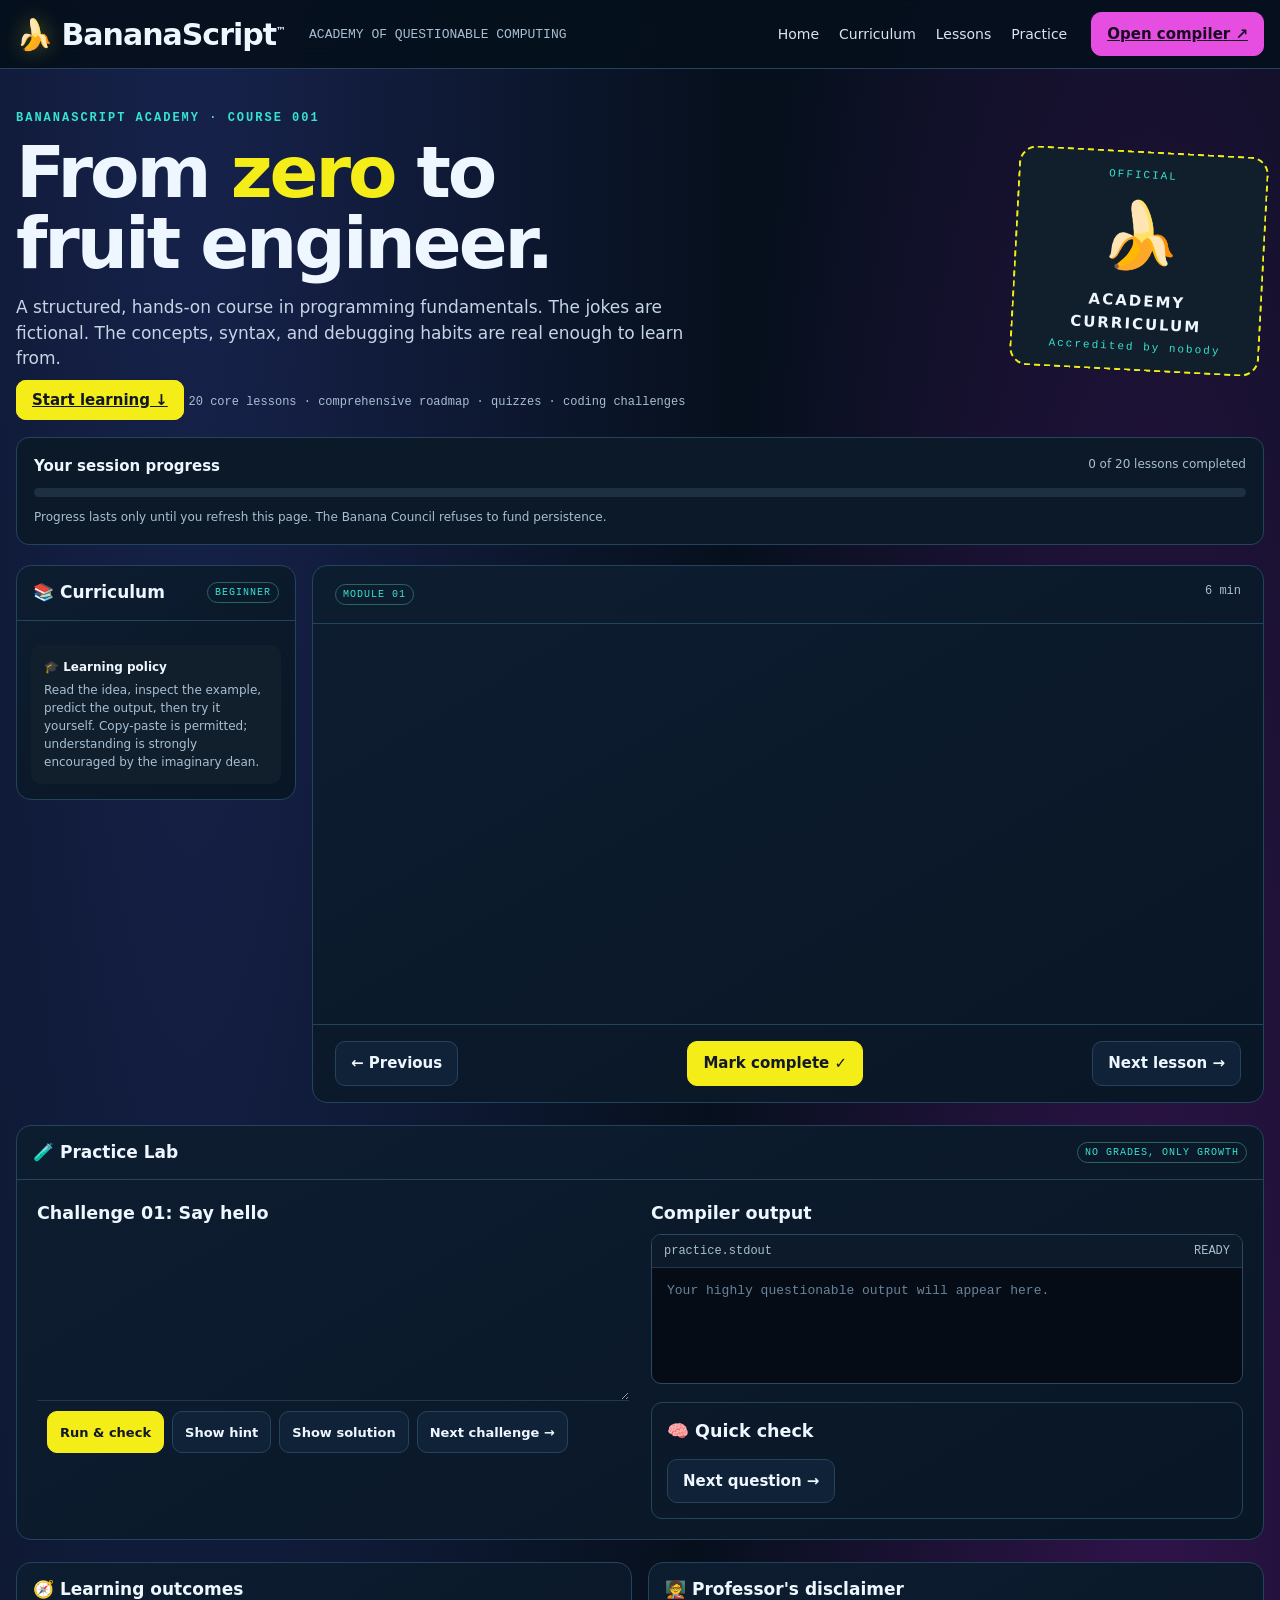
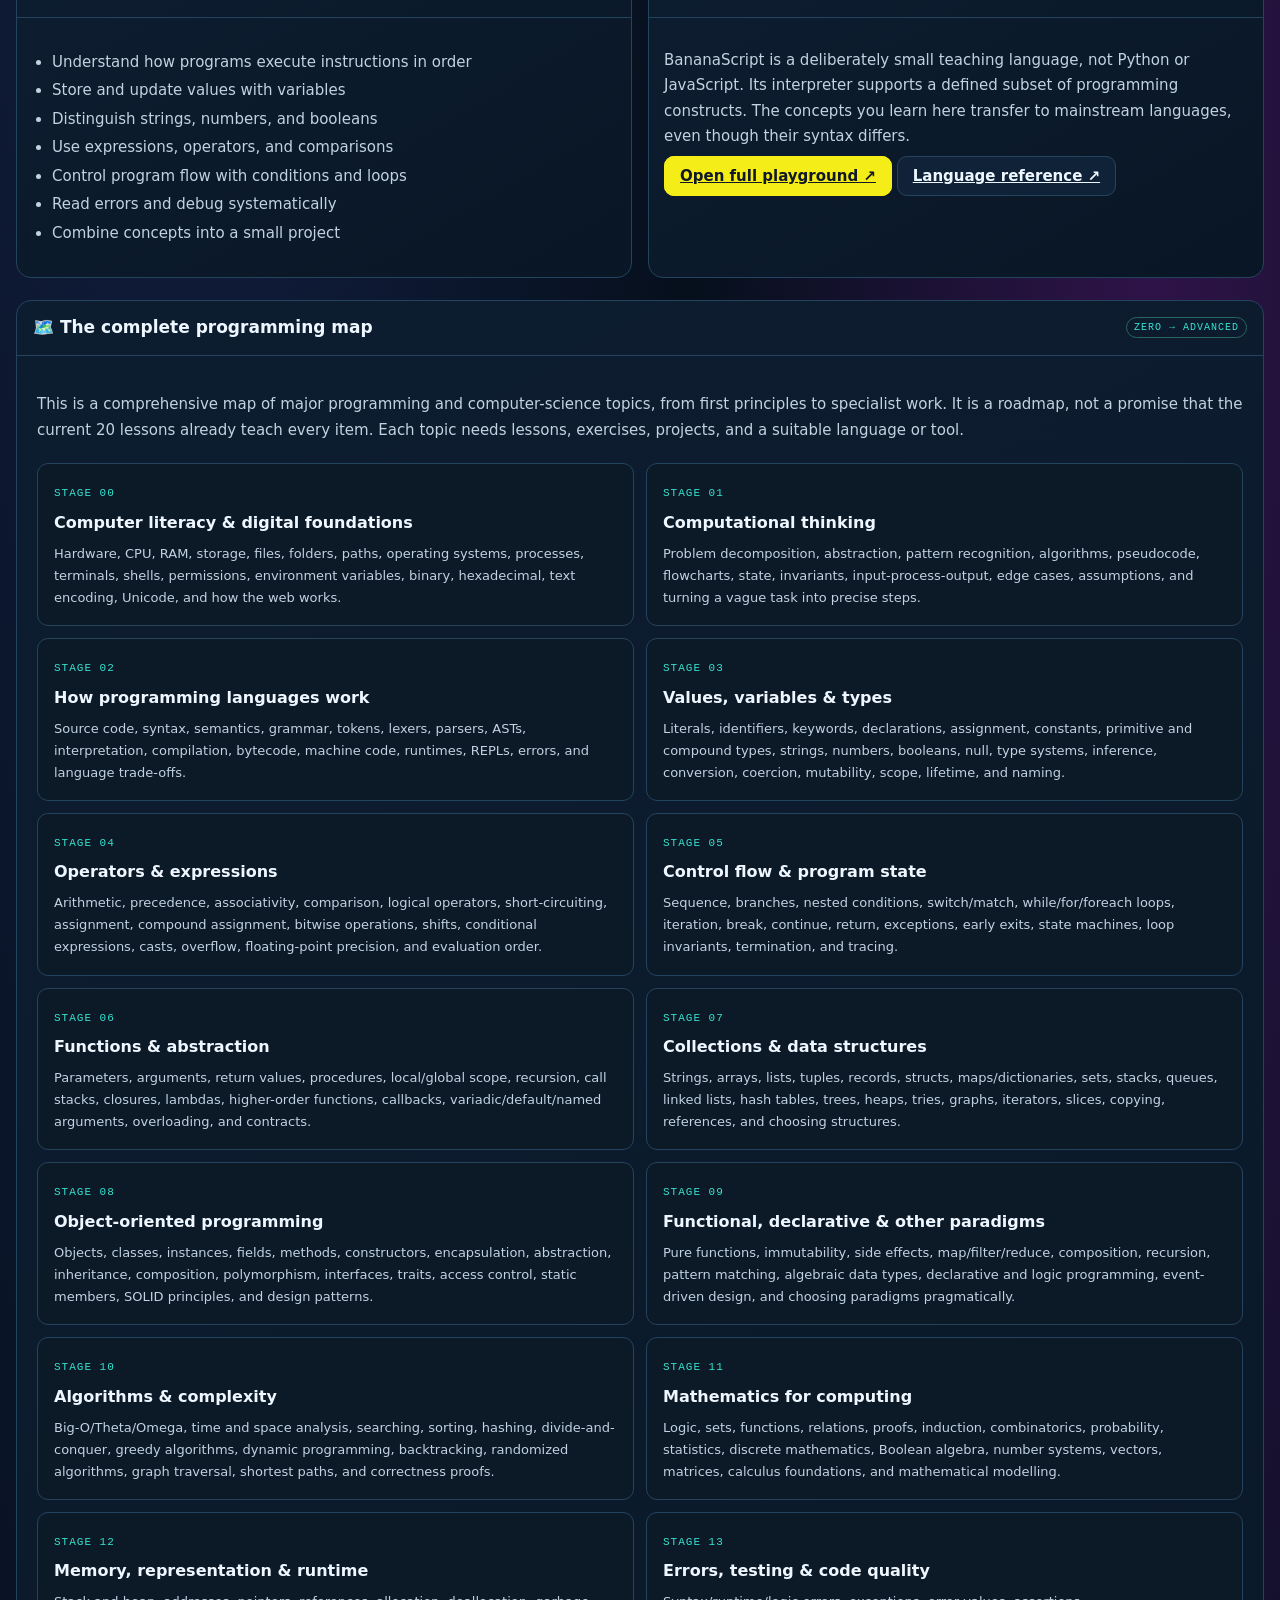
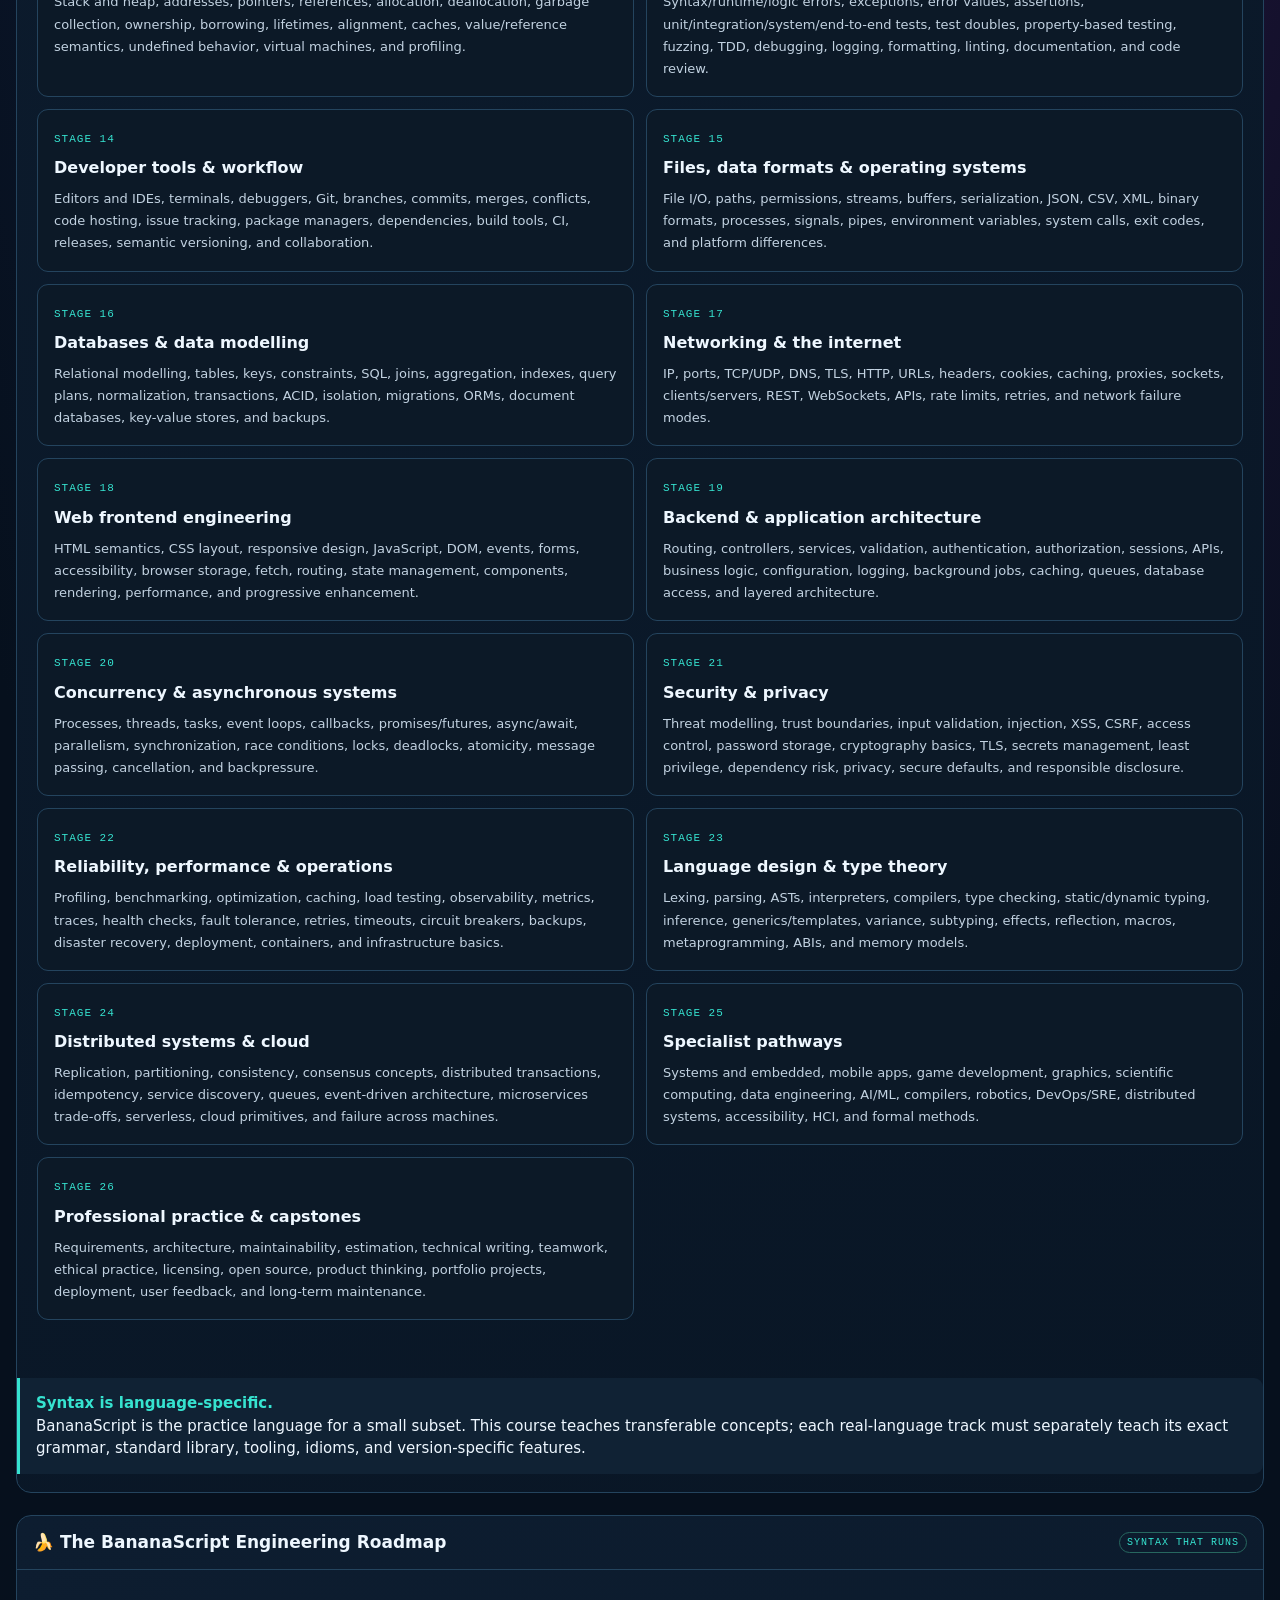
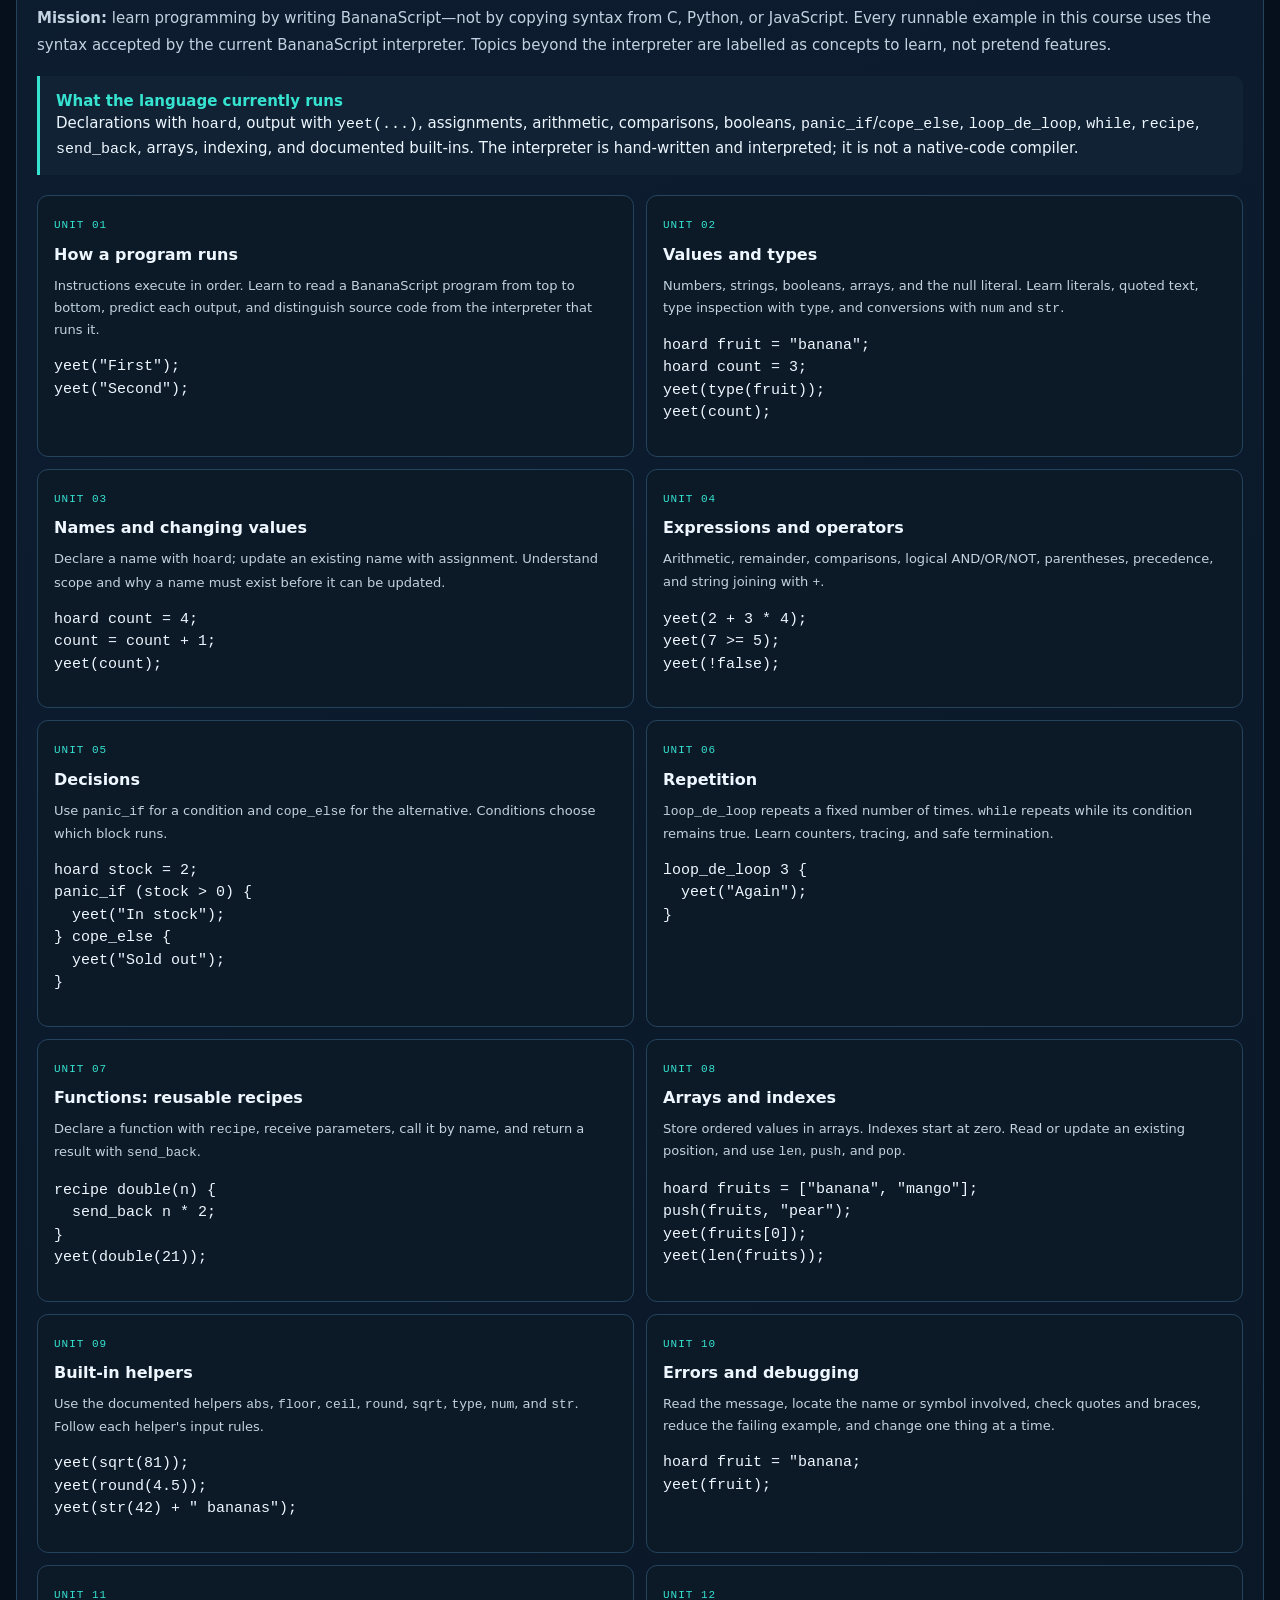
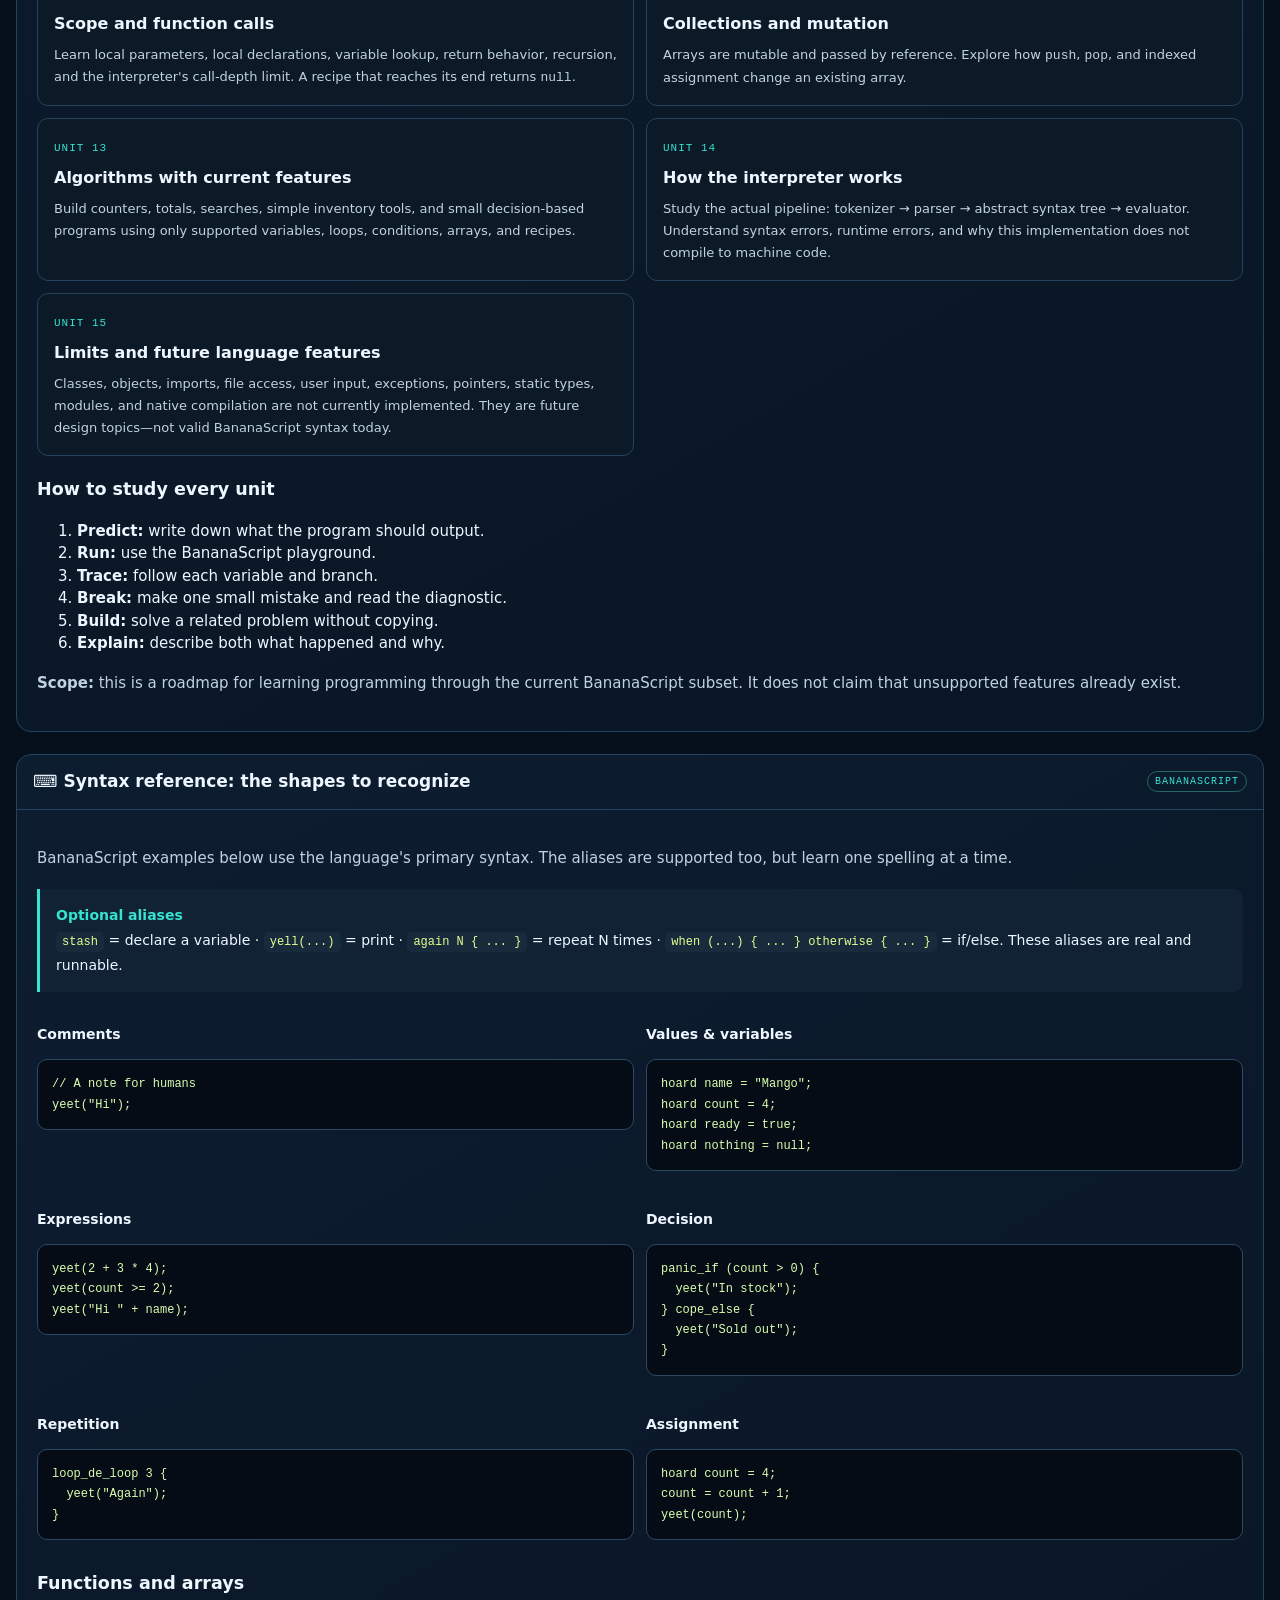
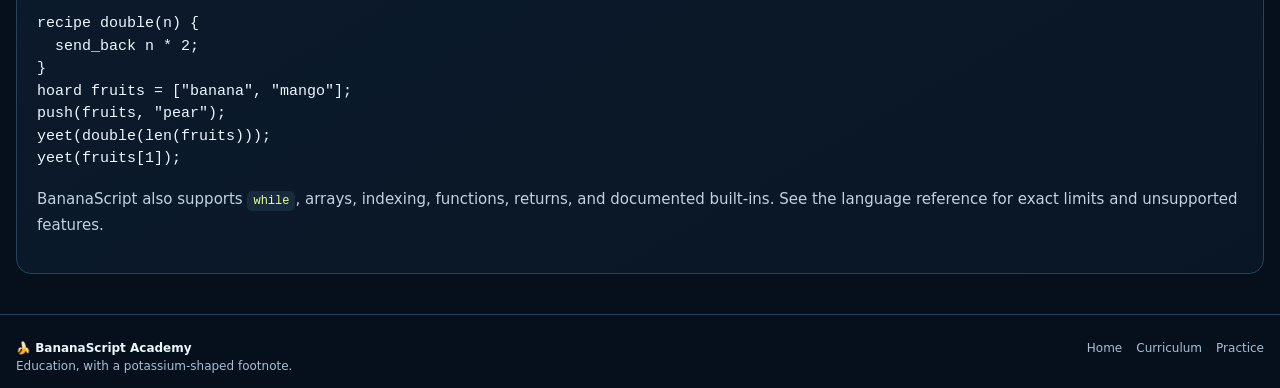
==== learn.html @ 39660bbb "Correct Academy lesson count" ====
<!doctype html><html lang="en"><head><meta charset="utf-8"><meta name="viewport" content="width=device-width,initial-scale=1"><meta name="theme-color" content="#06101d"><meta name="description" content="Learn programming from zero to advanced with absurd examples, real concepts, and hands-on practice."><link rel="manifest" href="manifest.webmanifest"><link rel="icon" type="image/svg+xml" href="assets/banana.svg"><link rel="apple-touch-icon" href="assets/banana.svg"><title>BananaScript Academy — Learn to Code</title><link rel="stylesheet" href="css/style.css"><link rel="stylesheet" href="css/learn.css"><script src="js/learn.js" defer></script><script src="js/pwa.js" defer></script></head><body>
<header class="topbar"><div class="wrap nav"><a class="brand" href="index.html"><span class="banana">🍌</span> BananaScript<sup>™</sup></a><span class="tagline">ACADEMY OF QUESTIONABLE COMPUTING</span><nav class="navlinks"><a href="index.html">Home</a><a href="#curriculum">Curriculum</a><a href="#lesson">Lessons</a><a href="#practice">Practice</a></nav><div class="nav-actions"><button class="navbutton" id="installButton" hidden>⬇ Install app</button><a class="navbutton" href="index.html#playground">Open compiler ↗</a></div></div></header>
<main class="wrap academy"><section class="academy-hero"><div><div class="eyebrow">BANANASCRIPT ACADEMY · COURSE 001</div><h1>From <span>zero</span> to<br>fruit engineer.</h1><p>A structured, hands-on course in programming fundamentals. The jokes are fictional. The concepts, syntax, and debugging habits are real enough to learn from.</p><a class="btn primary" href="#lesson">Start learning ↓</a> <span class="micro">20 core lessons · comprehensive roadmap · quizzes · coding challenges</span></div><div class="course-stamp"><span>OFFICIAL</span><b>🍌</b><strong>ACADEMY<br>CURRICULUM</strong><small>Accredited by nobody</small></div></section>
<section class="course-progress"><div class="progress-copy"><strong>Your session progress</strong><span id="progressText">0 of 20 lessons completed</span></div><div class="progress-track"><div id="progressBar"></div></div><small>Progress lasts only until you refresh this page. The Banana Council refuses to fund persistence.</small></section>
<section class="academy-layout" id="curriculum"><aside class="course-sidebar panel"><div class="panelhead"><h2>📚 Curriculum</h2><span class="pill">BEGINNER</span></div><div class="module-list" id="moduleList"></div><div class="sidebar-note"><strong>🎓 Learning policy</strong><p>Read the idea, inspect the example, predict the output, then try it yourself. Copy-paste is permitted; understanding is strongly encouraged by the imaginary dean.</p></div></aside>
<article class="lesson-panel panel" id="lesson"><div class="lesson-top"><span class="pill" id="lessonModule">MODULE 01</span><span class="micro" id="lessonDuration">6 min</span></div><div id="lessonContent" class="lesson-content"></div><div class="lesson-nav"><button class="btn" id="prevLesson">← Previous</button><button class="btn primary" id="completeLesson">Mark complete ✓</button><button class="btn" id="nextLesson">Next lesson →</button></div></article></section>
<section class="practice-section panel" id="practice"><div class="panelhead"><h2>🧪 Practice Lab</h2><span class="pill">NO GRADES, ONLY GROWTH</span></div><div class="practice-grid"><div><h3 id="challengeTitle">Challenge 01: Say hello</h3><p id="challengePrompt"></p><label for="challengeEditor" class="sr">Practice code editor</label><textarea id="challengeEditor" class="editor challenge-editor" spellcheck="false"></textarea><div class="toolbar"><button class="btn primary" id="checkChallenge">Run &amp; check</button><button class="btn" id="loadHint">Show hint</button><button class="btn" id="loadSolution">Show solution</button><button class="btn" id="nextChallenge">Next challenge →</button></div><div class="feedback" id="challengeFeedback" aria-live="polite"></div></div><div><h3>Compiler output</h3><div class="codebox"><div class="editorbar"><span>practice.stdout</span><span id="practiceState">READY</span></div><pre class="output" id="practiceOutput"></pre></div><div class="quizbox"><h3>🧠 Quick check</h3><p id="quizQuestion"></p><div id="quizOptions" class="quiz-options"></div><div id="quizFeedback" aria-live="polite"></div><button class="btn" id="nextQuiz">Next question →</button></div></div></div></section>
<section class="course-bottom"><div class="panel"><div class="panelhead"><h2>🧭 Learning outcomes</h2></div><div class="panelbody"><ul class="outcomes"><li>Understand how programs execute instructions in order</li><li>Store and update values with variables</li><li>Distinguish strings, numbers, and booleans</li><li>Use expressions, operators, and comparisons</li><li>Control program flow with conditions and loops</li><li>Read errors and debug systematically</li><li>Combine concepts into a small project</li></ul></div></div><div class="panel"><div class="panelhead"><h2>🧑‍🏫 Professor's disclaimer</h2></div><div class="panelbody"><p>BananaScript is a deliberately small teaching language, not Python or JavaScript. Its interpreter supports a defined subset of programming constructs. The concepts you learn here transfer to mainstream languages, even though their syntax differs.</p><a class="btn primary" href="index.html#playground">Open full playground ↗</a> <a class="btn" href="LANGUAGE.md">Language reference ↗</a></div></div></section><section class="master-syllabus panel" id="master-syllabus"><div class="panelhead"><h2>🗺️ The complete programming map</h2><span class="pill">ZERO → ADVANCED</span></div><div class="panelbody"><p>This is a comprehensive map of major programming and computer-science topics, from first principles to specialist work. It is a roadmap, not a promise that the current 20 lessons already teach every item. Each topic needs lessons, exercises, projects, and a suitable language or tool.</p><div class="syllabus-grid">
<article><span>STAGE 00</span><h3>Computer literacy &amp; digital foundations</h3><p>Hardware, CPU, RAM, storage, files, folders, paths, operating systems, processes, terminals, shells, permissions, environment variables, binary, hexadecimal, text encoding, Unicode, and how the web works.</p></article>
<article><span>STAGE 01</span><h3>Computational thinking</h3><p>Problem decomposition, abstraction, pattern recognition, algorithms, pseudocode, flowcharts, state, invariants, input-process-output, edge cases, assumptions, and turning a vague task into precise steps.</p></article>
<article><span>STAGE 02</span><h3>How programming languages work</h3><p>Source code, syntax, semantics, grammar, tokens, lexers, parsers, ASTs, interpretation, compilation, bytecode, machine code, runtimes, REPLs, errors, and language trade-offs.</p></article>
<article><span>STAGE 03</span><h3>Values, variables &amp; types</h3><p>Literals, identifiers, keywords, declarations, assignment, constants, primitive and compound types, strings, numbers, booleans, null, type systems, inference, conversion, coercion, mutability, scope, lifetime, and naming.</p></article>
<article><span>STAGE 04</span><h3>Operators &amp; expressions</h3><p>Arithmetic, precedence, associativity, comparison, logical operators, short-circuiting, assignment, compound assignment, bitwise operations, shifts, conditional expressions, casts, overflow, floating-point precision, and evaluation order.</p></article>
<article><span>STAGE 05</span><h3>Control flow &amp; program state</h3><p>Sequence, branches, nested conditions, switch/match, while/for/foreach loops, iteration, break, continue, return, exceptions, early exits, state machines, loop invariants, termination, and tracing.</p></article>
<article><span>STAGE 06</span><h3>Functions &amp; abstraction</h3><p>Parameters, arguments, return values, procedures, local/global scope, recursion, call stacks, closures, lambdas, higher-order functions, callbacks, variadic/default/named arguments, overloading, and contracts.</p></article>
<article><span>STAGE 07</span><h3>Collections &amp; data structures</h3><p>Strings, arrays, lists, tuples, records, structs, maps/dictionaries, sets, stacks, queues, linked lists, hash tables, trees, heaps, tries, graphs, iterators, slices, copying, references, and choosing structures.</p></article>
<article><span>STAGE 08</span><h3>Object-oriented programming</h3><p>Objects, classes, instances, fields, methods, constructors, encapsulation, abstraction, inheritance, composition, polymorphism, interfaces, traits, access control, static members, SOLID principles, and design patterns.</p></article>
<article><span>STAGE 09</span><h3>Functional, declarative &amp; other paradigms</h3><p>Pure functions, immutability, side effects, map/filter/reduce, composition, recursion, pattern matching, algebraic data types, declarative and logic programming, event-driven design, and choosing paradigms pragmatically.</p></article>
<article><span>STAGE 10</span><h3>Algorithms &amp; complexity</h3><p>Big-O/Theta/Omega, time and space analysis, searching, sorting, hashing, divide-and-conquer, greedy algorithms, dynamic programming, backtracking, randomized algorithms, graph traversal, shortest paths, and correctness proofs.</p></article>
<article><span>STAGE 11</span><h3>Mathematics for computing</h3><p>Logic, sets, functions, relations, proofs, induction, combinatorics, probability, statistics, discrete mathematics, Boolean algebra, number systems, vectors, matrices, calculus foundations, and mathematical modelling.</p></article>
<article><span>STAGE 12</span><h3>Memory, representation &amp; runtime</h3><p>Stack and heap, addresses, pointers, references, allocation, deallocation, garbage collection, ownership, borrowing, lifetimes, alignment, caches, value/reference semantics, undefined behavior, virtual machines, and profiling.</p></article>
<article><span>STAGE 13</span><h3>Errors, testing &amp; code quality</h3><p>Syntax/runtime/logic errors, exceptions, error values, assertions, unit/integration/system/end-to-end tests, test doubles, property-based testing, fuzzing, TDD, debugging, logging, formatting, linting, documentation, and code review.</p></article>
<article><span>STAGE 14</span><h3>Developer tools &amp; workflow</h3><p>Editors and IDEs, terminals, debuggers, Git, branches, commits, merges, conflicts, code hosting, issue tracking, package managers, dependencies, build tools, CI, releases, semantic versioning, and collaboration.</p></article>
<article><span>STAGE 15</span><h3>Files, data formats &amp; operating systems</h3><p>File I/O, paths, permissions, streams, buffers, serialization, JSON, CSV, XML, binary formats, processes, signals, pipes, environment variables, system calls, exit codes, and platform differences.</p></article>
<article><span>STAGE 16</span><h3>Databases &amp; data modelling</h3><p>Relational modelling, tables, keys, constraints, SQL, joins, aggregation, indexes, query plans, normalization, transactions, ACID, isolation, migrations, ORMs, document databases, key-value stores, and backups.</p></article>
<article><span>STAGE 17</span><h3>Networking &amp; the internet</h3><p>IP, ports, TCP/UDP, DNS, TLS, HTTP, URLs, headers, cookies, caching, proxies, sockets, clients/servers, REST, WebSockets, APIs, rate limits, retries, and network failure modes.</p></article>
<article><span>STAGE 18</span><h3>Web frontend engineering</h3><p>HTML semantics, CSS layout, responsive design, JavaScript, DOM, events, forms, accessibility, browser storage, fetch, routing, state management, components, rendering, performance, and progressive enhancement.</p></article>
<article><span>STAGE 19</span><h3>Backend &amp; application architecture</h3><p>Routing, controllers, services, validation, authentication, authorization, sessions, APIs, business logic, configuration, logging, background jobs, caching, queues, database access, and layered architecture.</p></article>
<article><span>STAGE 20</span><h3>Concurrency &amp; asynchronous systems</h3><p>Processes, threads, tasks, event loops, callbacks, promises/futures, async/await, parallelism, synchronization, race conditions, locks, deadlocks, atomicity, message passing, cancellation, and backpressure.</p></article>
<article><span>STAGE 21</span><h3>Security &amp; privacy</h3><p>Threat modelling, trust boundaries, input validation, injection, XSS, CSRF, access control, password storage, cryptography basics, TLS, secrets management, least privilege, dependency risk, privacy, secure defaults, and responsible disclosure.</p></article>
<article><span>STAGE 22</span><h3>Reliability, performance &amp; operations</h3><p>Profiling, benchmarking, optimization, caching, load testing, observability, metrics, traces, health checks, fault tolerance, retries, timeouts, circuit breakers, backups, disaster recovery, deployment, containers, and infrastructure basics.</p></article>
<article><span>STAGE 23</span><h3>Language design &amp; type theory</h3><p>Lexing, parsing, ASTs, interpreters, compilers, type checking, static/dynamic typing, inference, generics/templates, variance, subtyping, effects, reflection, macros, metaprogramming, ABIs, and memory models.</p></article>
<article><span>STAGE 24</span><h3>Distributed systems &amp; cloud</h3><p>Replication, partitioning, consistency, consensus concepts, distributed transactions, idempotency, service discovery, queues, event-driven architecture, microservices trade-offs, serverless, cloud primitives, and failure across machines.</p></article>
<article><span>STAGE 25</span><h3>Specialist pathways</h3><p>Systems and embedded, mobile apps, game development, graphics, scientific computing, data engineering, AI/ML, compilers, robotics, DevOps/SRE, distributed systems, accessibility, HCI, and formal methods.</p></article>
<article><span>STAGE 26</span><h3>Professional practice &amp; capstones</h3><p>Requirements, architecture, maintainability, estimation, technical writing, teamwork, ethical practice, licensing, open source, product thinking, portfolio projects, deployment, user feedback, and long-term maintenance.</p></article>
</div></div><div class="concept-callout"><strong>Syntax is language-specific.</strong><br>BananaScript is the practice language for a small subset. This course teaches transferable concepts; each real-language track must separately teach its exact grammar, standard library, tooling, idioms, and version-specific features.</div></div></section>
<section class="master-syllabus panel" id="language-roadmap"><div class="panelhead"><h2>🍌 The BananaScript Engineering Roadmap</h2><span class="pill">SYNTAX THAT RUNS</span></div><div class="panelbody"><p><strong>Mission:</strong> learn programming by writing BananaScript—not by copying syntax from C, Python, or JavaScript. Every runnable example in this course uses the syntax accepted by the current BananaScript interpreter. Topics beyond the interpreter are labelled as concepts to learn, not pretend features.</p><div class="concept-callout"><strong>What the language currently runs</strong><br>Declarations with <code>hoard</code>, output with <code>yeet(...)</code>, assignments, arithmetic, comparisons, booleans, <code>panic_if</code>/<code>cope_else</code>, <code>loop_de_loop</code>, <code>while</code>, <code>recipe</code>, <code>send_back</code>, arrays, indexing, and documented built-ins. The interpreter is hand-written and interpreted; it is not a native-code compiler.</div><div class="syllabus-grid">
<article><span>UNIT 01</span><h3>How a program runs</h3><p>Instructions execute in order. Learn to read a BananaScript program from top to bottom, predict each output, and distinguish source code from the interpreter that runs it.</p><pre>yeet("First");
yeet("Second");</pre></article>
<article><span>UNIT 02</span><h3>Values and types</h3><p>Numbers, strings, booleans, arrays, and the null literal. Learn literals, quoted text, type inspection with <code>type</code>, and conversions with <code>num</code> and <code>str</code>.</p><pre>hoard fruit = "banana";
hoard count = 3;
yeet(type(fruit));
yeet(count);</pre></article>
<article><span>UNIT 03</span><h3>Names and changing values</h3><p>Declare a name with <code>hoard</code>; update an existing name with assignment. Understand scope and why a name must exist before it can be updated.</p><pre>hoard count = 4;
count = count + 1;
yeet(count);</pre></article>
<article><span>UNIT 04</span><h3>Expressions and operators</h3><p>Arithmetic, remainder, comparisons, logical AND/OR/NOT, parentheses, precedence, and string joining with <code>+</code>.</p><pre>yeet(2 + 3 * 4);
yeet(7 >= 5);
yeet(!false);</pre></article>
<article><span>UNIT 05</span><h3>Decisions</h3><p>Use <code>panic_if</code> for a condition and <code>cope_else</code> for the alternative. Conditions choose which block runs.</p><pre>hoard stock = 2;
panic_if (stock > 0) {
  yeet("In stock");
} cope_else {
  yeet("Sold out");
}</pre></article>
<article><span>UNIT 06</span><h3>Repetition</h3><p><code>loop_de_loop</code> repeats a fixed number of times. <code>while</code> repeats while its condition remains true. Learn counters, tracing, and safe termination.</p><pre>loop_de_loop 3 {
  yeet("Again");
}</pre></article>
<article><span>UNIT 07</span><h3>Functions: reusable recipes</h3><p>Declare a function with <code>recipe</code>, receive parameters, call it by name, and return a result with <code>send_back</code>.</p><pre>recipe double(n) {
  send_back n * 2;
}
yeet(double(21));</pre></article>
<article><span>UNIT 08</span><h3>Arrays and indexes</h3><p>Store ordered values in arrays. Indexes start at zero. Read or update an existing position, and use <code>len</code>, <code>push</code>, and <code>pop</code>.</p><pre>hoard fruits = ["banana", "mango"];
push(fruits, "pear");
yeet(fruits[0]);
yeet(len(fruits));</pre></article>
<article><span>UNIT 09</span><h3>Built-in helpers</h3><p>Use the documented helpers <code>abs</code>, <code>floor</code>, <code>ceil</code>, <code>round</code>, <code>sqrt</code>, <code>type</code>, <code>num</code>, and <code>str</code>. Follow each helper's input rules.</p><pre>yeet(sqrt(81));
yeet(round(4.5));
yeet(str(42) + " bananas");</pre></article>
<article><span>UNIT 10</span><h3>Errors and debugging</h3><p>Read the message, locate the name or symbol involved, check quotes and braces, reduce the failing example, and change one thing at a time.</p><pre>hoard fruit = "banana;
yeet(fruit);</pre></article>
<article><span>UNIT 11</span><h3>Scope and function calls</h3><p>Learn local parameters, local declarations, variable lookup, return behavior, recursion, and the interpreter's call-depth limit. A recipe that reaches its end returns <code>null</code>.</p></article>
<article><span>UNIT 12</span><h3>Collections and mutation</h3><p>Arrays are mutable and passed by reference. Explore how <code>push</code>, <code>pop</code>, and indexed assignment change an existing array.</p></article>
<article><span>UNIT 13</span><h3>Algorithms with current features</h3><p>Build counters, totals, searches, simple inventory tools, and small decision-based programs using only supported variables, loops, conditions, arrays, and recipes.</p></article>
<article><span>UNIT 14</span><h3>How the interpreter works</h3><p>Study the actual pipeline: tokenizer → parser → abstract syntax tree → evaluator. Understand syntax errors, runtime errors, and why this implementation does not compile to machine code.</p></article>
<article><span>UNIT 15</span><h3>Limits and future language features</h3><p>Classes, objects, imports, file access, user input, exceptions, pointers, static types, modules, and native compilation are not currently implemented. They are future design topics—not valid BananaScript syntax today.</p></article>
</div><h3>How to study every unit</h3><ol><li><strong>Predict:</strong> write down what the program should output.</li><li><strong>Run:</strong> use the BananaScript playground.</li><li><strong>Trace:</strong> follow each variable and branch.</li><li><strong>Break:</strong> make one small mistake and read the diagnostic.</li><li><strong>Build:</strong> solve a related problem without copying.</li><li><strong>Explain:</strong> describe both what happened and why.</li></ol><p><strong>Scope:</strong> this is a roadmap for learning programming through the current BananaScript subset. It does not claim that unsupported features already exist.</p></div></section><section class="syntax-reference panel" id="syntax-reference"><div class="panelhead"><h2>⌨️ Syntax reference: the shapes to recognize</h2><span class="pill">BANANASCRIPT</span></div><div class="panelbody"><p>BananaScript examples below use the language's primary syntax. The aliases are supported too, but learn one spelling at a time.</p><div class="concept-callout"><strong>Optional aliases</strong><br><code>stash</code> = declare a variable · <code>yell(...)</code> = print · <code>again N { ... }</code> = repeat N times · <code>when (...) { ... } otherwise { ... }</code> = if/else. These aliases are real and runnable.</div><div class="syntax-grid"><div><h3>Comments</h3><pre>// A note for humans
yeet("Hi");</pre></div><div><h3>Values &amp; variables</h3><pre>hoard name = "Mango";
hoard count = 4;
hoard ready = true;
hoard nothing = null;</pre></div><div><h3>Expressions</h3><pre>yeet(2 + 3 * 4);
yeet(count >= 2);
yeet("Hi " + name);</pre></div><div><h3>Decision</h3><pre>panic_if (count > 0) {
  yeet("In stock");
} cope_else {
  yeet("Sold out");
}</pre></div><div><h3>Repetition</h3><pre>loop_de_loop 3 {
  yeet("Again");
}</pre></div><div><h3>Assignment</h3><pre>hoard count = 4;
count = count + 1;
yeet(count);</pre></div></div><h3>Functions and arrays</h3><pre>recipe double(n) {
  send_back n * 2;
}
hoard fruits = ["banana", "mango"];
push(fruits, "pear");
yeet(double(len(fruits)));
yeet(fruits[1]);</pre><p>BananaScript also supports <code>while</code>, arrays, indexing, functions, returns, and documented built-ins. See the language reference for exact limits and unsupported features.</p></div></section></main><footer class="footer"><div class="wrap footerinner"><div><strong>🍌 BananaScript Academy</strong><br><span>Education, with a potassium-shaped footnote.</span></div><div><a href="index.html">Home</a><a href="#curriculum">Curriculum</a><a href="#practice">Practice</a></div></div></footer></body></html>
---- css/style.css ----
:root{--bg:#06101d;--panel:#0b1a2b;--line:#24445e;--text:#eef7ff;--muted:#a8bfd2;--yellow:#f4ed18;--pink:#e64de1;--cyan:#36e3d0}
*{box-sizing:border-box}html{scroll-behavior:smooth}body{margin:0;background:radial-gradient(ellipse at 15% 0%,#17224c 0,transparent 35%),radial-gradient(ellipse at 90% 20%,#30134a 0,transparent 28%),var(--bg);color:var(--text);font:15px/1.5 system-ui,-apple-system,Segoe UI,sans-serif}a{color:inherit}button,textarea{font:inherit}button{cursor:pointer}.wrap{width:min(1400px,100% - 32px);margin:auto}.topbar{position:sticky;top:0;z-index:10;background:#06101df2;backdrop-filter:blur(12px);border-bottom:1px solid var(--line)}.nav{min-height:68px;display:flex;align-items:center;gap:24px}.brand{font-size:clamp(20px,3vw,30px);font-weight:900;letter-spacing:-1px;text-decoration:none;white-space:nowrap}.brand sup{font-size:10px}.banana{color:var(--yellow);filter:drop-shadow(0 0 10px #f4ed1850)}.tagline{color:var(--muted);font:13px ui-monospace,monospace}.navlinks{display:flex;gap:20px;margin-left:auto}.navlinks a{text-decoration:none;color:#d6e5f1;font-size:14px}.navlinks a:hover{color:var(--yellow)}.navbutton,.btn{border:1px solid var(--line);border-radius:10px;padding:10px 15px;background:#102238;color:var(--text);font-weight:750}.navbutton{background:var(--pink);border-color:var(--pink);color:#160b20}.btn:hover,.navbutton:hover{transform:translateY(-1px);filter:brightness(1.08)}.hero{display:grid;grid-template-columns:1.1fr .9fr;gap:26px;align-items:center;padding:44px 0 32px}.eyebrow{color:var(--cyan);font:700 12px ui-monospace,monospace;letter-spacing:2px}.hero h1{font-size:clamp(38px,6vw,72px);line-height:.98;letter-spacing:-3px;margin:12px 0 20px}.hero h1 span{color:var(--yellow)}.hero p{color:#c4d5e5;max-width:650px;font-size:17px}.actions{display:flex;gap:10px;flex-wrap:wrap;margin:24px 0}.btn.primary{background:var(--yellow);color:#111827;border-color:var(--yellow)}.micro{font:12px ui-monospace,monospace;color:var(--muted)}.hero-art{position:relative;min-height:290px;border:1px solid #42537c;border-radius:20px;overflow:hidden;background:linear-gradient(145deg,#1b2864,#201143 58%,#0d2234);display:grid;place-items:center}.hero-art:before{content:"";position:absolute;inset:0;background-image:radial-gradient(#ffffff80 1px,transparent 1px);background-size:25px 25px;opacity:.3}.planet{position:absolute;width:150px;height:150px;border-radius:50%;right:10%;top:12%;background:radial-gradient(circle at 30% 25%,#8cecff,#3863bc 48%,#14254c 72%);box-shadow:0 0 50px #5f7eff55}.bigbanana{z-index:1;font-size:clamp(100px,18vw,180px);filter:drop-shadow(0 14px 12px #0008);transform:rotate(-12deg)}.floatnote{position:absolute;z-index:2;background:#fff;color:#111827;border:2px solid #111827;border-radius:9px;padding:9px 12px;font:700 12px ui-monospace,monospace;box-shadow:4px 4px 0 #111827}.note1{top:18px;left:16px}.note2{right:16px;bottom:18px;transform:rotate(3deg)}.ticker{border-block:1px solid var(--line);background:#0b1828;padding:10px 0;overflow:hidden;color:var(--yellow);font:12px ui-monospace,monospace;white-space:nowrap}.ticker span{display:inline-block;padding-left:100%;animation:marquee 28s linear infinite}@keyframes marquee{to{transform:translateX(-100%)}}.layout{display:grid;grid-template-columns:minmax(0,1.05fr) minmax(0,1.25fr) minmax(230px,.72fr);gap:14px;padding:22px 0 34px}.panel{background:linear-gradient(150deg,#0d1d30,#091625);border:1px solid var(--line);border-radius:15px;overflow:hidden;min-width:0}.panelhead{padding:14px 16px;border-bottom:1px solid var(--line);display:flex;align-items:center;justify-content:space-between;gap:10px}.panelhead h2,.panelhead h3{margin:0;font-size:17px}.panelbody{padding:15px}.featuregrid{display:grid;grid-template-columns:1fr 1fr;gap:10px}.feature{border:1px solid var(--line);border-radius:11px;padding:13px;background:#101f31}.feature:nth-child(3n+1){border-color:#b5b72b}.feature:nth-child(3n+2){border-color:#8b54df}.emoji{font-size:24px}.feature h3{margin:5px 0;font-size:15px}.feature p,.intro{color:var(--muted);font-size:13px}.feature p{margin:0}.sectionlabel,.pill{font:10px ui-monospace,monospace;color:var(--cyan);letter-spacing:1px}.pill{border:1px solid #27675f;border-radius:99px;padding:4px 7px;white-space:nowrap}.codebox{background:#050c15;border:1px solid #2b4962;border-radius:10px;overflow:hidden}.editorbar{display:flex;align-items:center;justify-content:space-between;background:#0d1a29;padding:9px 12px;color:var(--muted);font:12px ui-monospace,monospace;border-bottom:1px solid #20384c}.dot{display:inline-block;width:8px;height:8px;border-radius:50%;background:#ff6b79;margin-right:5px}.dot.yellow{background:#f4d35e}.dot.green{background:#39d98a}.editor{display:block;width:100%;min-height:245px;resize:vertical;border:0;outline:0;background:transparent;color:#e5f3ff;padding:15px;font:14px/1.65 ui-monospace,SFMono-Regular,Consolas,monospace;tab-size:2;white-space:pre;overflow:auto}.toolbar{display:flex;gap:8px;flex-wrap:wrap;padding:10px;border-top:1px solid #20384c}.toolbar .btn{padding:8px 12px;font-size:13px}.status{margin-left:auto;align-self:center;color:var(--muted);font:11px ui-monospace,monospace}.output{min-height:115px;max-height:250px;overflow:auto;margin:0;padding:13px 15px;white-space:pre-wrap;overflow-wrap:anywhere;color:#c5f9e8;font:13px/1.6 ui-monospace,monospace}.output:empty:before{content:"Your highly questionable output will appear here.";color:#69849a}.output.error{color:#ff9cad}.subheading{font-size:15px;margin:16px 0 10px}.rankrow{display:flex;justify-content:space-between;gap:10px;padding:10px 0;border-bottom:1px solid #1e3548;font-size:13px}.rankrow:last-of-type{border:0}.rankrow span:last-child{color:var(--yellow);font-family:ui-monospace,monospace}.full{width:100%;margin-top:12px}.bananaquote{background:linear-gradient(130deg,#f4ed18,#d7ff65);color:#121a20;border-radius:12px;padding:16px;margin-top:14px}.bananaquote strong{display:block;font-size:15px}.bananaquote p{margin:6px 0 0;font-size:13px}.quote-btn{margin-top:10px;background:#fff;color:#172033;padding:6px 10px}.notice{padding:12px 0;border-bottom:1px solid #1e3548}.notice:last-child{border:0}.notice small{color:var(--cyan);font:11px ui-monospace,monospace}.notice p{margin:4px 0 0;font-size:13px}.lessonrow{display:grid;grid-template-columns:34px 1fr auto;gap:10px;align-items:center;padding:12px 0;border-bottom:1px solid #1e3548}.lessonrow:last-child{border:0}.lessonnum{background:#172c41;border:1px solid var(--line);border-radius:8px;text-align:center;padding:5px;font:12px ui-monospace,monospace}.lessonrow strong{font-size:13px;display:block}.lessonrow small{color:var(--muted)}.bottomgrid{display:grid;grid-template-columns:1.3fr 1fr;gap:14px;padding-bottom:36px}.docs{display:grid;grid-template-columns:repeat(3,1fr);gap:10px}.doc{padding:13px;border:1px solid var(--line);border-radius:10px;background:#0d1c2c}.doc strong{display:block;margin:6px 0}.doc p{font-size:12px;color:var(--muted);margin:0}.projects-btn{margin-top:14px}.footer{border-top:1px solid var(--line);padding:24px 0;color:var(--muted);font-size:12px}.footerinner{display:flex;justify-content:space-between;gap:16px;flex-wrap:wrap}.footer strong{color:var(--text)}.footer a{margin-left:14px;text-decoration:none}.toast{position:fixed;bottom:18px;left:50%;transform:translateX(-50%);background:var(--yellow);color:#111827;padding:11px 16px;border-radius:10px;font-weight:800;box-shadow:0 8px 30px #0008;display:none;z-index:20}.toast.show{display:block}.sr{position:absolute;width:1px;height:1px;padding:0;margin:-1px;overflow:hidden;clip:rect(0,0,0,0);white-space:nowrap;border:0}
@media(max-width:1050px){.layout{grid-template-columns:1fr 1.2fr}.sidecol{grid-column:1/-1;display:grid;grid-template-columns:1fr 1fr;gap:14px}.navlinks{gap:12px}.tagline{display:none}}
@media(max-width:720px){.wrap{width:min(100% - 22px,1400px)}.nav{gap:12px;min-height:60px}.navlinks{display:none}.navbutton{margin-left:auto;padding:8px 10px;font-size:12px}.hero{grid-template-columns:1fr;padding-top:28px}.hero h1{letter-spacing:-2px}.hero-art{min-height:220px}.layout{grid-template-columns:1fr}.sidecol{grid-column:auto;display:flex;flex-direction:column}.bottomgrid{grid-template-columns:1fr}.docs{grid-template-columns:1fr}.featuregrid{grid-template-columns:1fr 1fr}.panelhead{align-items:flex-start}.panelhead h2,.panelhead h3{font-size:15px}.pill{font-size:9px}.status{width:100%;margin-left:0}}
@media(prefers-reduced-motion:reduce){*,*:before,*:after{animation:none!important;scroll-behavior:auto!important}}
/* PWA controls and small-screen resilience */
.nav-actions{display:flex;align-items:center;gap:8px}.navbutton[hidden]{display:none!important}img,svg,video,canvas{max-width:100%}pre,code{overflow-wrap:anywhere}textarea{max-width:100%;min-width:0}@media(max-width:760px){.nav{flex-wrap:wrap;gap:10px}.navlinks{order:3;width:100%;overflow-x:auto;white-space:nowrap;padding-bottom:5px}.tagline{display:none}.nav-actions{margin-left:auto;flex-wrap:wrap}.navbutton{font-size:12px;padding:9px 10px}.hero,.layout,.bottomgrid,.academy-layout,.practice-grid,.course-bottom{grid-template-columns:minmax(0,1fr)!important}.wrap{width:min(100% - 24px,1200px)}.panelhead{gap:10px;flex-wrap:wrap}.toolbar{flex-wrap:wrap}.toolbar .btn{max-width:100%}.lesson-nav{flex-wrap:wrap}.lesson-nav .btn{flex:1 1 130px}.syllabus-grid,.syntax-grid,.featuregrid{grid-template-columns:repeat(auto-fit,minmax(min(100%,220px),1fr))!important}.editor{font-size:14px;min-height:220px}.course-stamp{max-width:260px;margin:auto}}@media(max-width:380px){.nav-actions{width:100%}.nav-actions .navbutton{flex:1}.hero h1{font-size:clamp(2.2rem,12vw,3.5rem)}.panelbody{padding:14px}}

.text-button{border:0;background:transparent;color:var(--cyan);font:inherit;text-decoration:underline;text-underline-offset:3px;cursor:pointer;padding:2px 4px}.text-button:hover{color:var(--yellow)}.text-button:focus-visible{outline:2px solid var(--yellow);outline-offset:3px;border-radius:4px}

/* Responsive refinement: phones, tablets, touch, zoom and narrow embedded views */
:root{scroll-padding-top:78px}
html{overflow-x:clip}
body{min-width:0;overflow-wrap:anywhere}
button,a,textarea{touch-action:manipulation}
button,.btn,.navbutton{min-height:42px}
a:focus-visible,button:focus-visible,textarea:focus-visible{outline:3px solid var(--cyan);outline-offset:3px}
.panel,.panelbody,.panelhead,.codebox,.editorbar,.toolbar,.nav-actions{min-width:0}
.editor{display:block;width:100%;max-width:100%;min-width:0;resize:vertical;tab-size:2}
pre,.output,.editor{overflow-wrap:anywhere;word-break:normal}
img,iframe,video,canvas{height:auto;max-width:100%}
@media(max-width:900px){
  .nav{flex-wrap:wrap;padding:10px 0}
  .brand{margin-right:auto}
  .tagline{display:none}
  .navlinks{order:3;display:flex;width:100%;margin:0;gap:8px;overflow-x:auto;padding:4px 0 8px;scrollbar-width:thin}
  .navlinks a{flex:0 0 auto;padding:8px 10px;border:1px solid var(--line);border-radius:9px}
  .nav-actions{margin-left:0}
  .layout{grid-template-columns:minmax(0,1fr)!important}
  .sidecol{display:grid;grid-template-columns:repeat(auto-fit,minmax(min(100%,260px),1fr))}
}
@media(max-width:600px){
  .wrap{width:calc(100% - 24px)}
  .hero,.academy-hero{grid-template-columns:minmax(0,1fr);gap:18px;padding-top:26px}
  .hero h1,.academy-hero h1{font-size:clamp(2.25rem,10vw,3.5rem);letter-spacing:-1.5px}
  .hero p,.academy-hero p{font-size:16px}
  .hero-art{min-height:190px}
  .floatnote{font-size:10px;padding:7px 9px}
  .featuregrid,.docs{grid-template-columns:repeat(2,minmax(0,1fr))}
  .panelhead{padding:13px 14px}
  .panelbody{padding:14px}
  .editor{font-size:16px;line-height:1.6;min-height:210px}
  .editorbar{gap:8px;flex-wrap:wrap;font-size:11px}
  .toolbar .btn,.actions .btn{flex:1 1 135px}
  .status{flex:1 1 100%}
  .course-progress{padding:13px}
  .progress-copy{flex-wrap:wrap}
  .academy-layout{grid-template-columns:minmax(0,1fr)}
  .course-sidebar{position:static}
  .module-list{max-height:280px}
  .lesson-content{padding:17px;min-height:0}
  .lesson-nav{padding:13px}
  .practice-grid{padding:14px;gap:16px}
  .course-stamp{height:180px}
  .footerinner{flex-direction:column}
}
@media(max-width:360px){
  .featuregrid,.docs{grid-template-columns:minmax(0,1fr)}
  .nav-actions{width:100%}
  .nav-actions .navbutton{flex:1}
  .navbutton{white-space:normal}
  .hero h1,.academy-hero h1{font-size:2.2rem}
  .pill{white-space:normal}
}
@media(orientation:landscape) and (max-height:500px) and (max-width:900px){
  .topbar{position:relative}
  .hero{padding-top:18px}
  .hero-art{min-height:150px}
}
---- css/learn.css ----
.academy{padding-bottom:40px}.academy-hero{display:grid;grid-template-columns:1fr 250px;gap:28px;align-items:center;padding:42px 0 26px}.academy-hero h1{font-size:clamp(42px,6vw,72px);line-height:.98;letter-spacing:-3px;margin:12px 0}.academy-hero h1 span{color:var(--yellow)}.academy-hero p{max-width:700px;color:#c4d5e5;font-size:17px}.course-stamp{height:220px;border:2px dashed var(--yellow);border-radius:18px;display:flex;flex-direction:column;align-items:center;justify-content:center;gap:6px;transform:rotate(3deg);background:#111e2b}.course-stamp span,.course-stamp small{font:11px ui-monospace,monospace;color:var(--cyan);letter-spacing:2px}.course-stamp b{font-size:65px}.course-stamp strong{text-align:center;letter-spacing:2px}.course-progress{padding:17px;border:1px solid var(--line);border-radius:13px;background:#0b1928;margin-bottom:20px}.progress-copy{display:flex;justify-content:space-between;gap:12px;margin-bottom:10px}.progress-copy span,.course-progress small{color:var(--muted);font-size:12px}.progress-track{height:9px;background:#1c3042;border-radius:20px;overflow:hidden;margin-bottom:8px}.progress-track div{height:100%;width:0;background:linear-gradient(90deg,var(--cyan),var(--yellow));transition:width .2s}.academy-layout{display:grid;grid-template-columns:280px minmax(0,1fr);gap:16px;align-items:start}.course-sidebar{position:sticky;top:84px}.module-list{padding:8px;max-height:70vh;overflow:auto}.module-button{display:flex;width:100%;gap:10px;align-items:flex-start;text-align:left;padding:11px 10px;border:1px solid transparent;border-radius:9px;background:transparent;color:var(--text);margin:2px 0}.module-button:hover{background:#13263a}.module-button.active{background:#172c40;border-color:#477086}.module-number{font:12px ui-monospace,monospace;color:var(--cyan);padding-top:2px}.module-button strong{display:block;font-size:13px}.module-button small{display:block;color:var(--muted);font-size:11px;margin-top:3px}.module-button.done .module-number{color:var(--yellow)}.sidebar-note{margin:8px 14px 15px;padding:13px;border-radius:10px;background:#111f2d;font-size:12px}.sidebar-note p{color:var(--muted);margin:5px 0 0}.lesson-panel{min-height:500px}.lesson-top{display:flex;justify-content:space-between;padding:18px 22px;border-bottom:1px solid var(--line)}.lesson-content{padding:24px;min-height:400px}.lesson-content h1{font-size:clamp(27px,4vw,39px);line-height:1.1;margin:12px 0}.lesson-content h2{font-size:20px;margin:26px 0 8px}.lesson-content p,.lesson-content li{color:#c2d2e1;line-height:1.75}.lesson-content code{font:.92em ui-monospace,monospace;background:#172b3d;border:1px solid #29465d;border-radius:5px;padding:2px 5px;color:#d9ff8a}.lesson-content pre{white-space:pre-wrap;overflow:auto;background:#050c15;border:1px solid #2b4962;border-radius:10px;padding:16px;color:#d9ffb0;font:13px/1.7 ui-monospace,monospace}.concept-callout{padding:14px 16px;border-left:3px solid var(--cyan);background:#102234;border-radius:0 9px 9px 0;margin:18px 0}.concept-callout strong{color:var(--cyan)}.lesson-nav{display:flex;gap:8px;justify-content:space-between;flex-wrap:wrap;padding:16px 22px;border-top:1px solid var(--line)}.practice-section{margin-top:22px}.practice-grid{display:grid;grid-template-columns:1fr 1fr;gap:22px;padding:20px}.practice-grid h3{margin:0 0 8px}.practice-grid p{color:var(--muted);font-size:14px}.challenge-editor{min-height:160px}.feedback{font-size:13px;color:var(--muted);padding:10px 0}.feedback.good{color:#8cf0be}.feedback.bad{color:#ff9cad}.quizbox{border:1px solid var(--line);border-radius:11px;padding:15px;margin-top:18px}.quiz-options{display:grid;gap:7px}.quiz-option{width:100%;text-align:left;padding:10px;border:1px solid var(--line);border-radius:8px;background:#102033;color:var(--text)}.quiz-option:hover{border-color:var(--cyan)}.quiz-option:disabled{opacity:.8}.course-bottom{display:grid;grid-template-columns:1fr 1fr;gap:16px;margin-top:22px}.outcomes{padding-left:20px;color:#c2d2e1;line-height:1.9}.course-bottom .panelbody p{color:#c2d2e1;line-height:1.7}@media(max-width:850px){.academy-layout,.practice-grid,.course-bottom{grid-template-columns:1fr}.course-sidebar{position:static}.module-list{display:grid;grid-template-columns:1fr 1fr;max-height:none}.lesson-panel{min-height:0}}@media(max-width:560px){.academy-hero{grid-template-columns:1fr;padding-top:28px}.course-stamp{height:150px;width:180px;justify-self:center}.module-list{grid-template-columns:1fr}.lesson-content{padding:18px}.lesson-nav{padding:14px}.progress-copy{flex-direction:column;gap:3px}.practice-grid{padding:14px}.academy-hero h1{letter-spacing:-2px}}
.master-syllabus,.syntax-reference{margin-top:22px}.master-syllabus .panelbody,.syntax-reference .panelbody{padding:20px}.master-syllabus .panelbody>p,.syntax-reference .panelbody>p{color:#c2d2e1;line-height:1.75}.syllabus-grid{display:grid;grid-template-columns:repeat(2,minmax(0,1fr));gap:12px;margin:20px 0}.syllabus-grid article{border:1px solid var(--line);background:#0c1927;border-radius:11px;padding:16px}.syllabus-grid article span{font:11px ui-monospace,monospace;color:var(--cyan);letter-spacing:1px}.syllabus-grid h3{font-size:16px;margin:8px 0}.syllabus-grid p{font-size:13px;line-height:1.7;color:#c2d2e1;margin:0}.syntax-grid{display:grid;grid-template-columns:repeat(2,minmax(0,1fr));gap:12px}.syntax-grid>div{min-width:0}.syntax-grid h3{font-size:14px}.syntax-grid pre{white-space:pre-wrap;overflow:auto;background:#050c15;border:1px solid #2b4962;border-radius:10px;padding:14px;color:#d9ffb0;font:12px/1.7 ui-monospace,monospace}@media(max-width:600px){.syllabus-grid,.syntax-grid{grid-template-columns:1fr}.master-syllabus .panelbody,.syntax-reference .panelbody{padding:14px}}
.syntax-reference .concept-callout{font-size:14px;line-height:1.8}.syntax-reference code{font:12px ui-monospace,monospace;color:#e6ff91;background:#172b3d;padding:3px 6px;border-radius:5px}

/* Responsive academy layout refinements */
@media(max-width:900px){.academy-layout{grid-template-columns:minmax(0,1fr)}.course-sidebar{position:static}.module-list{max-height:320px}.practice-grid{grid-template-columns:minmax(0,1fr)}}
@media(max-width:600px){.academy-hero{grid-template-columns:minmax(0,1fr)}.course-stamp{transform:none}.lesson-content{padding:16px}.lesson-nav{gap:8px}.lesson-nav .btn{flex:1 1 120px}.practice-grid{padding:14px}.progress-copy{align-items:flex-start}.course-progress small{display:block;line-height:1.5}}
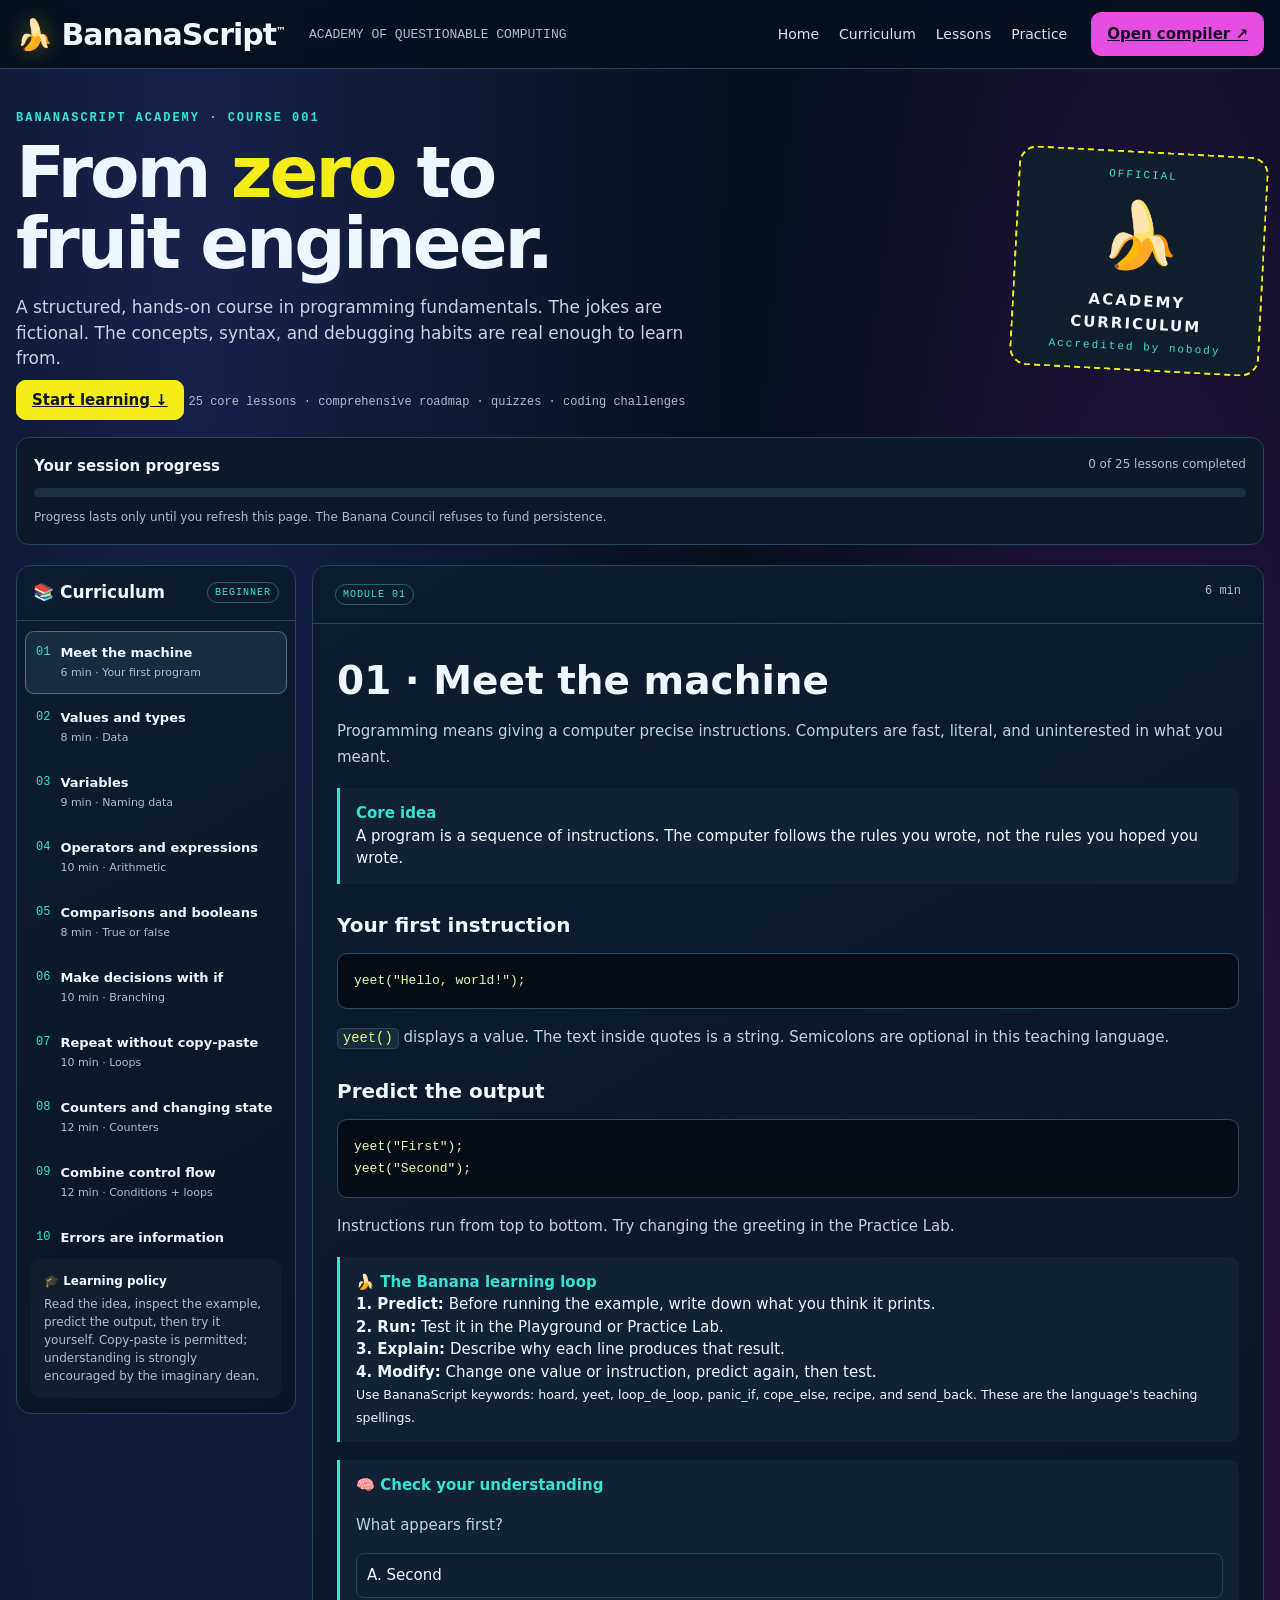
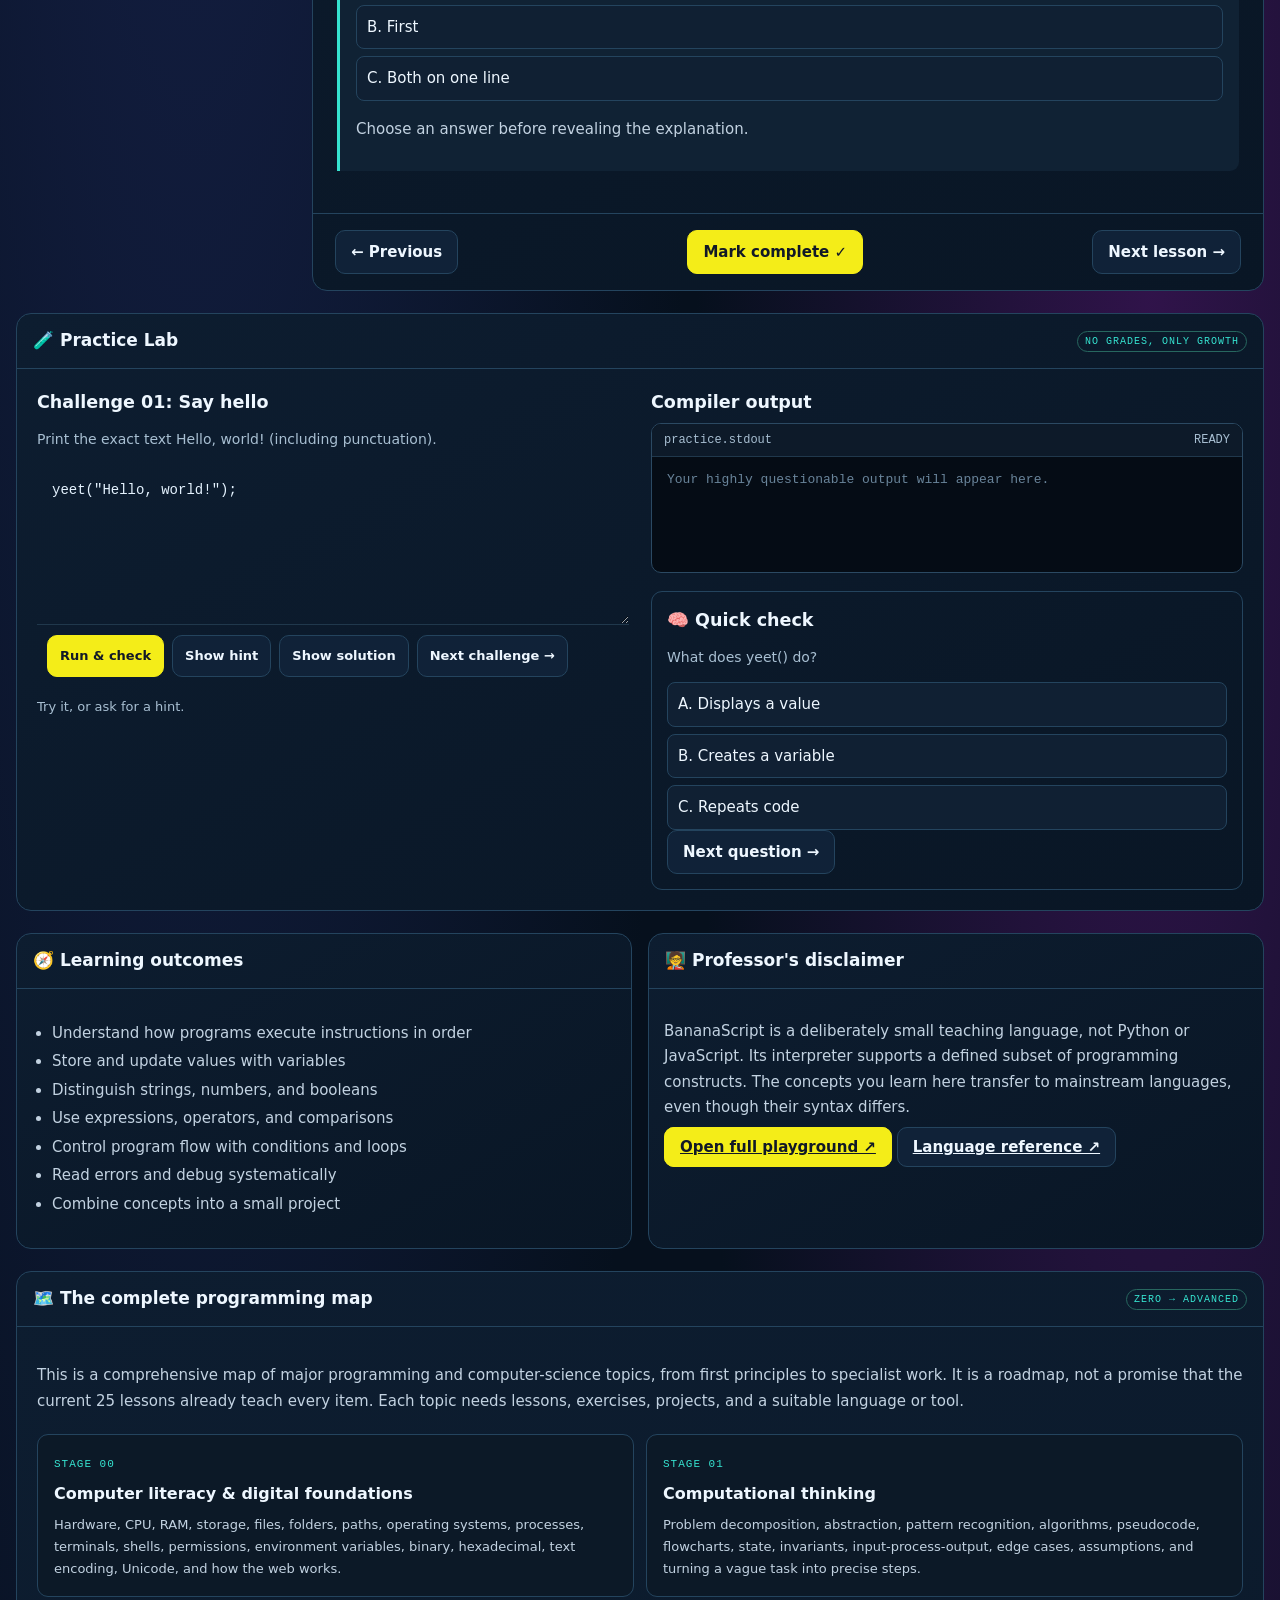
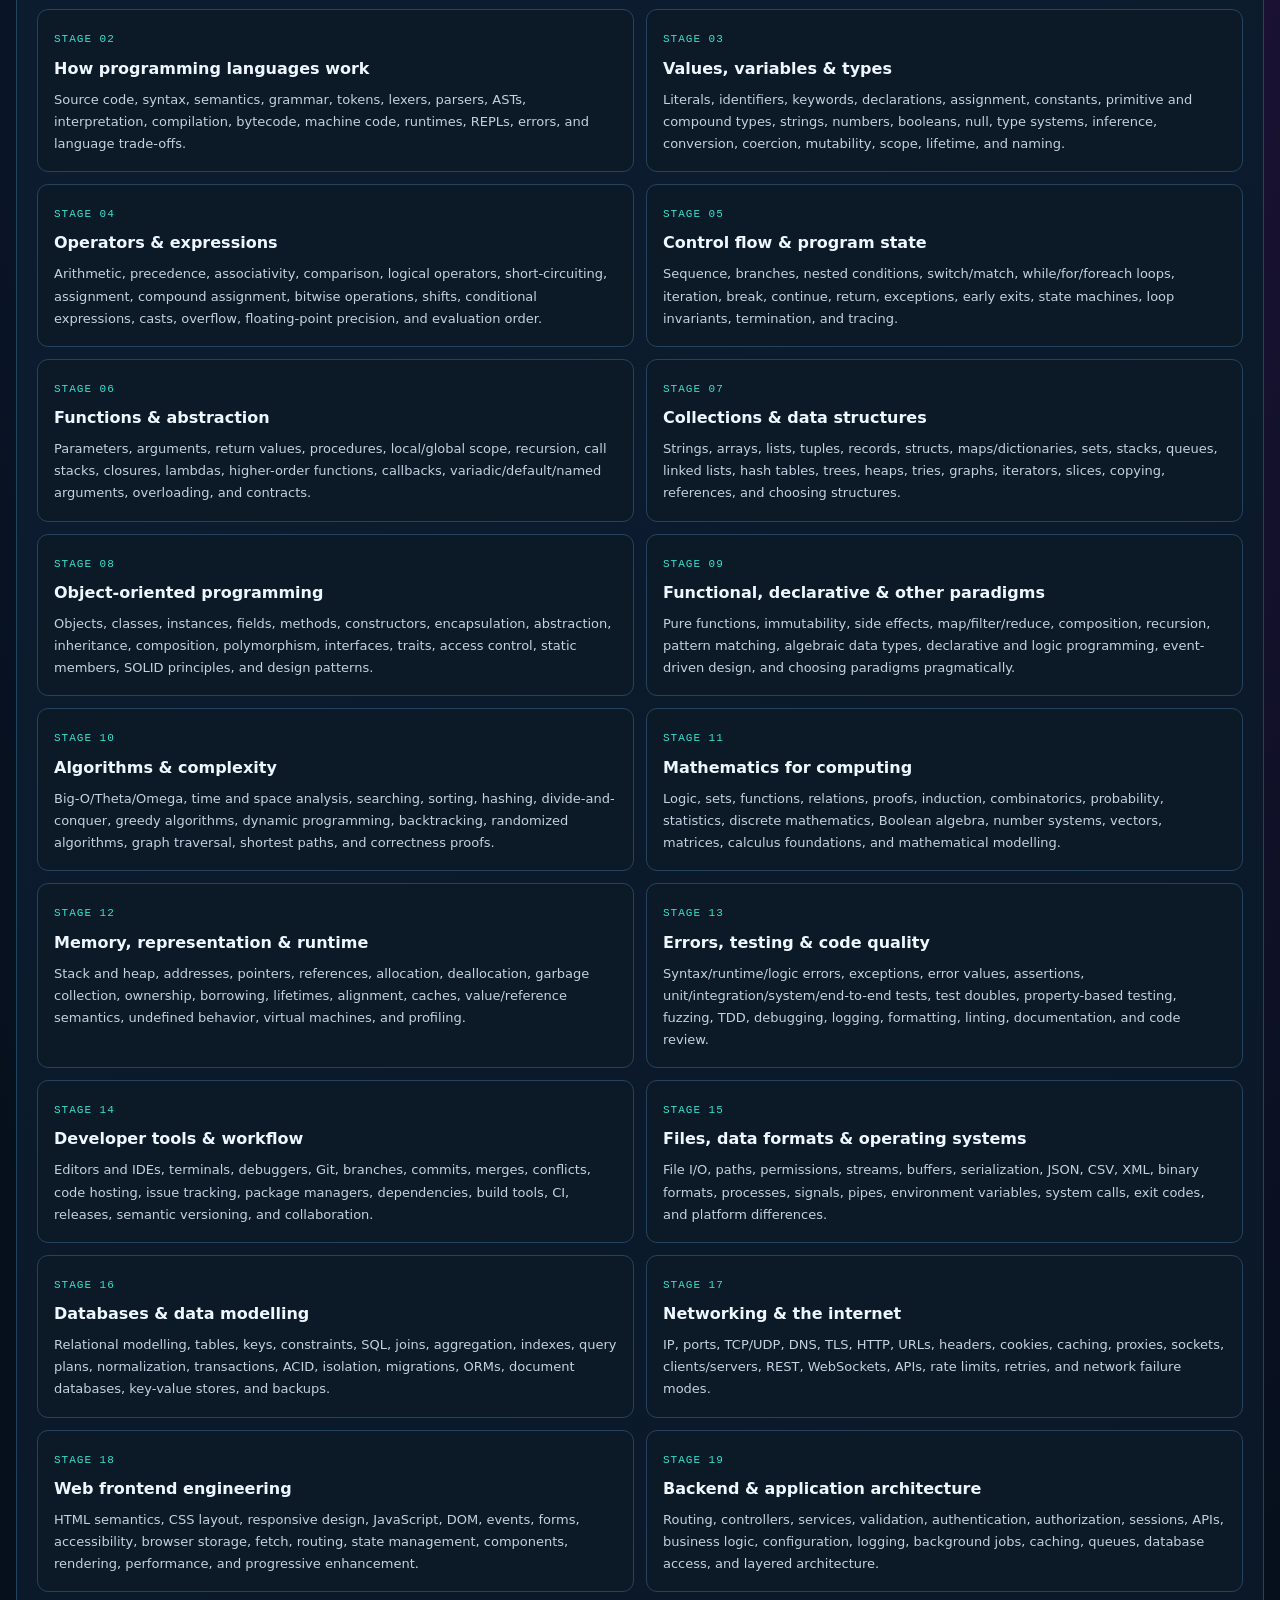
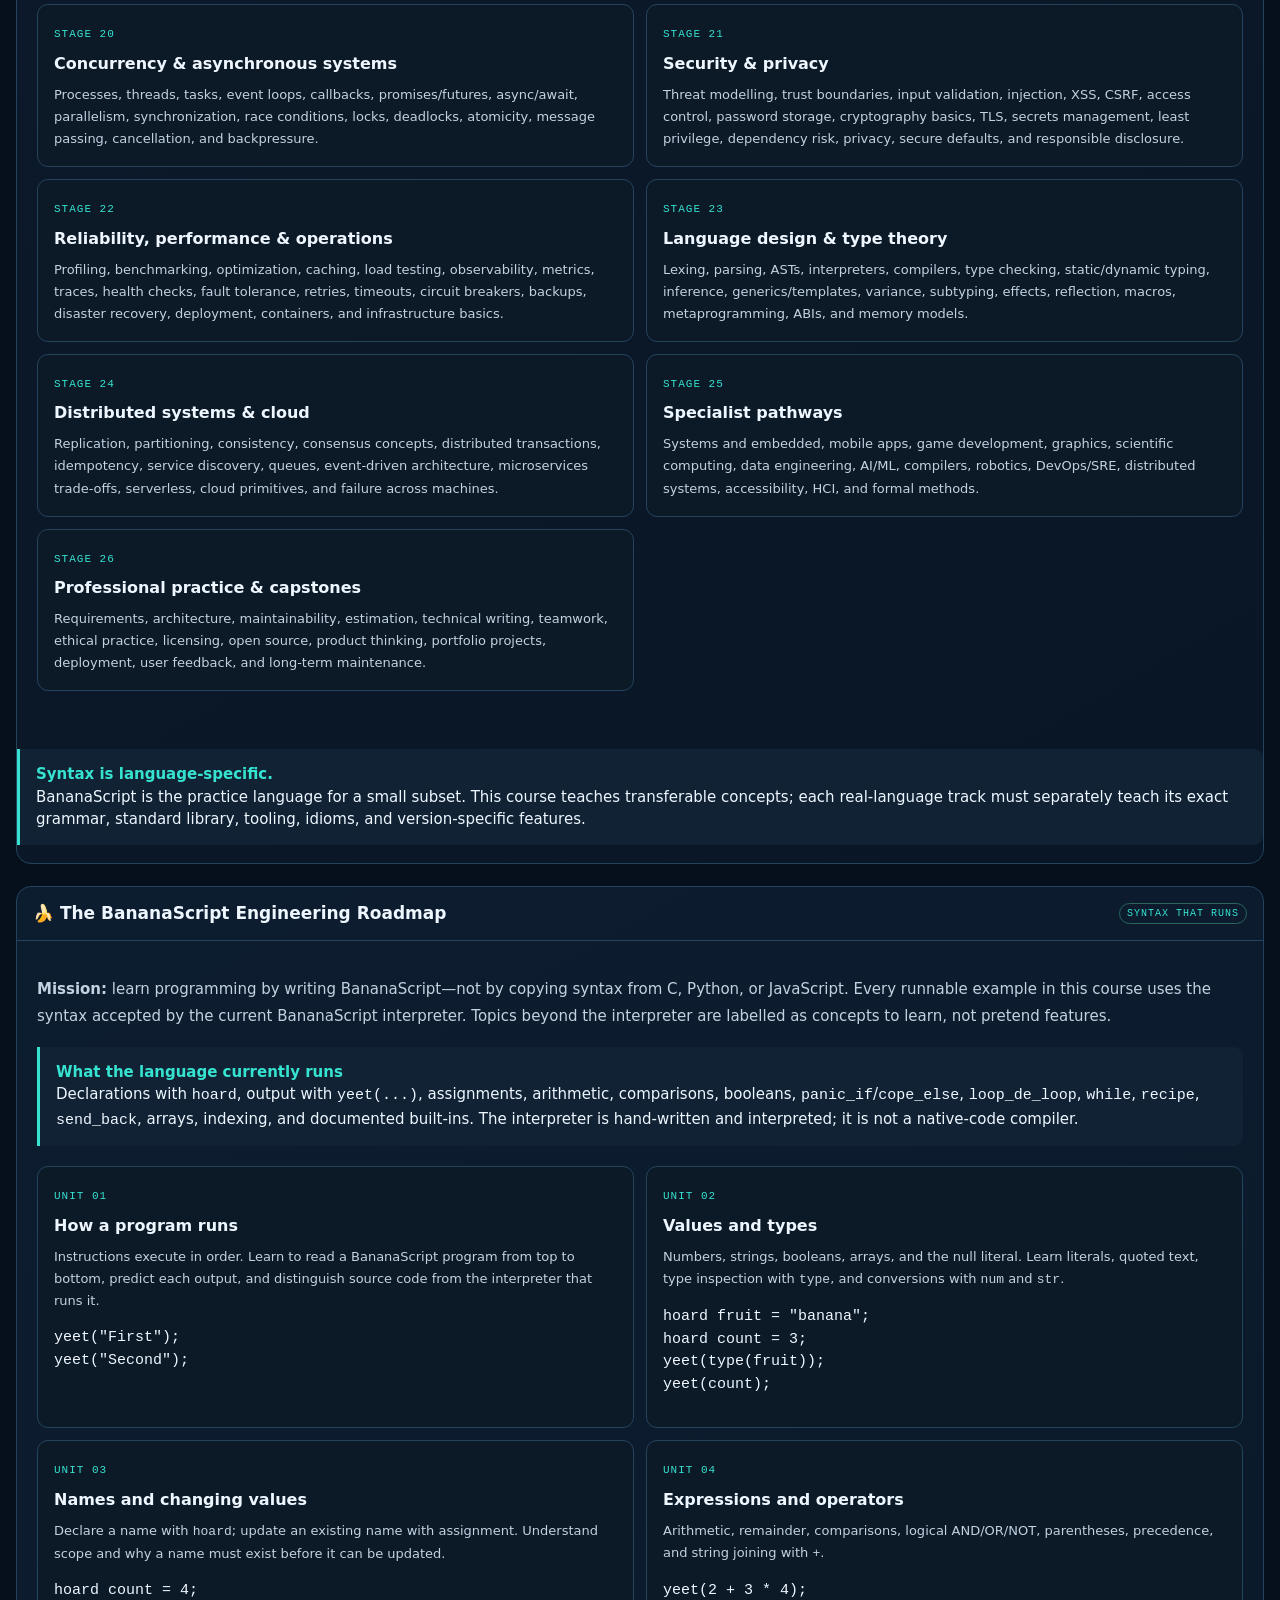
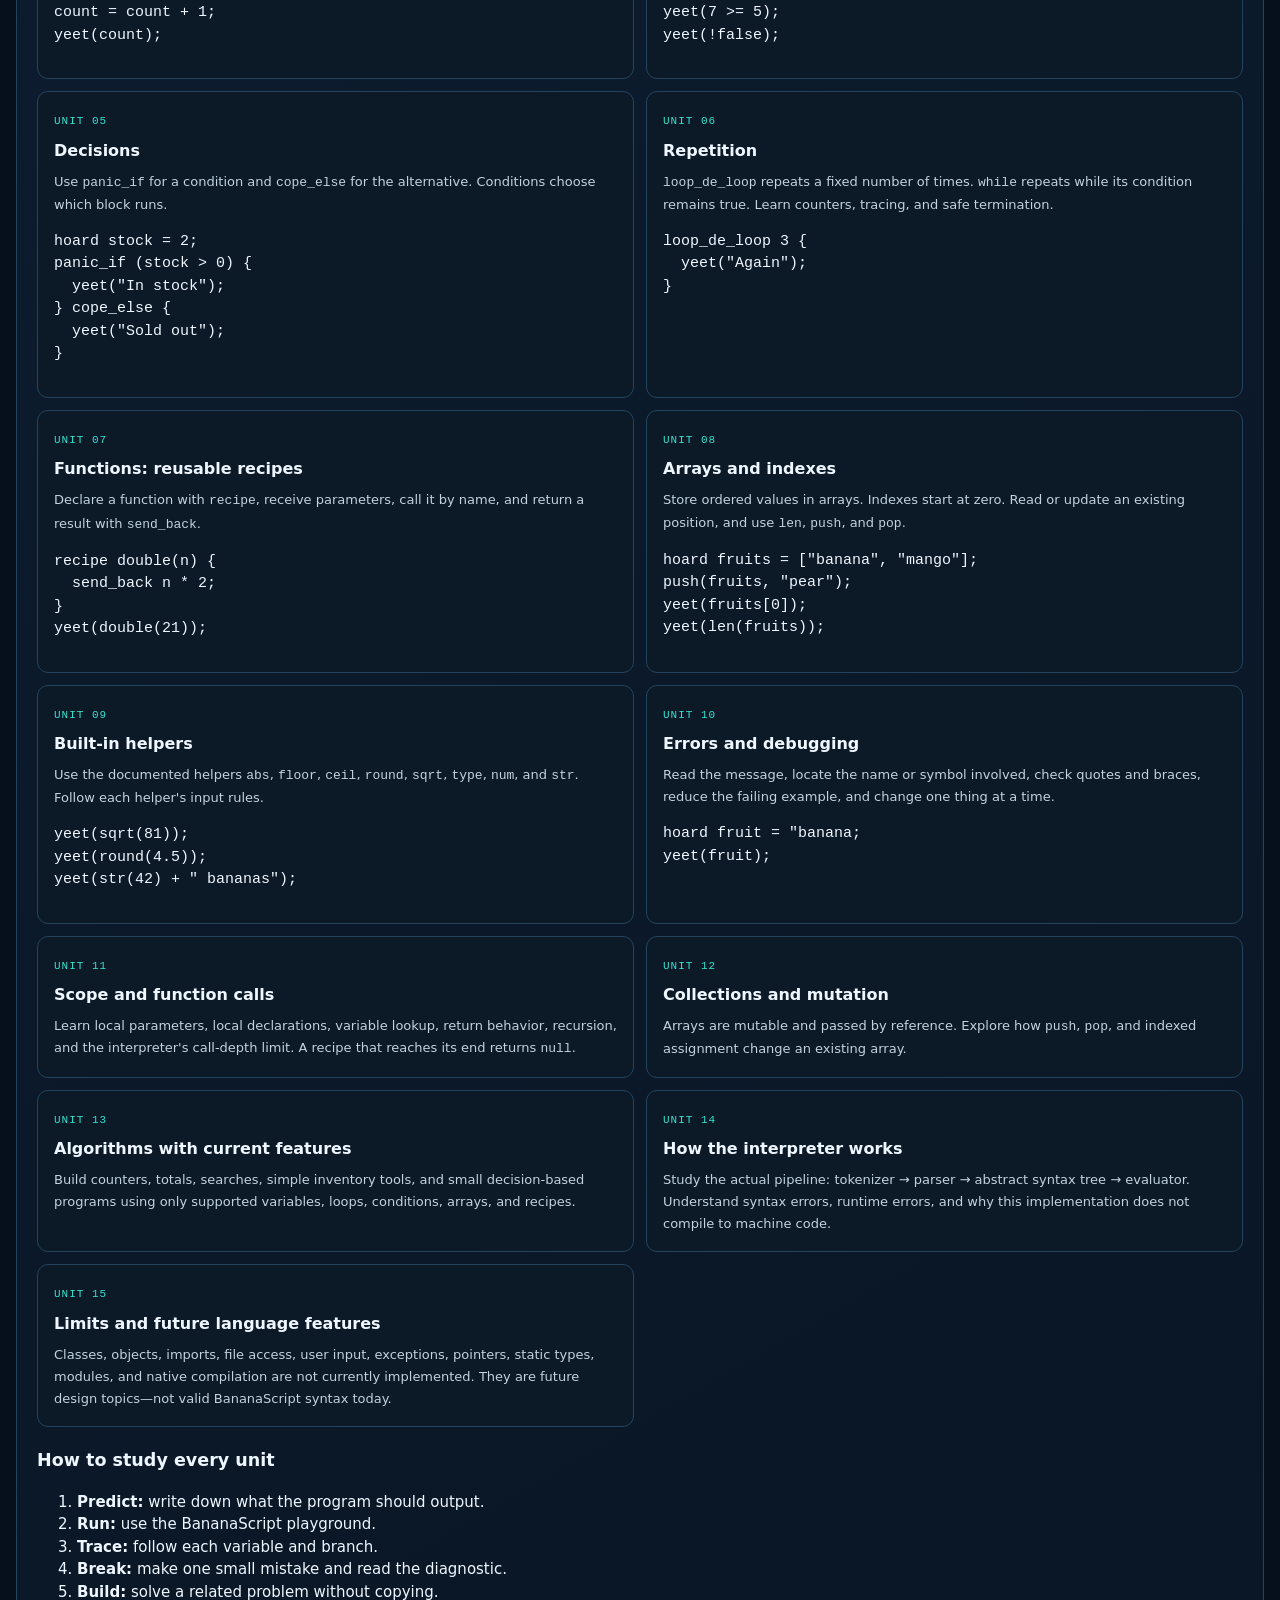
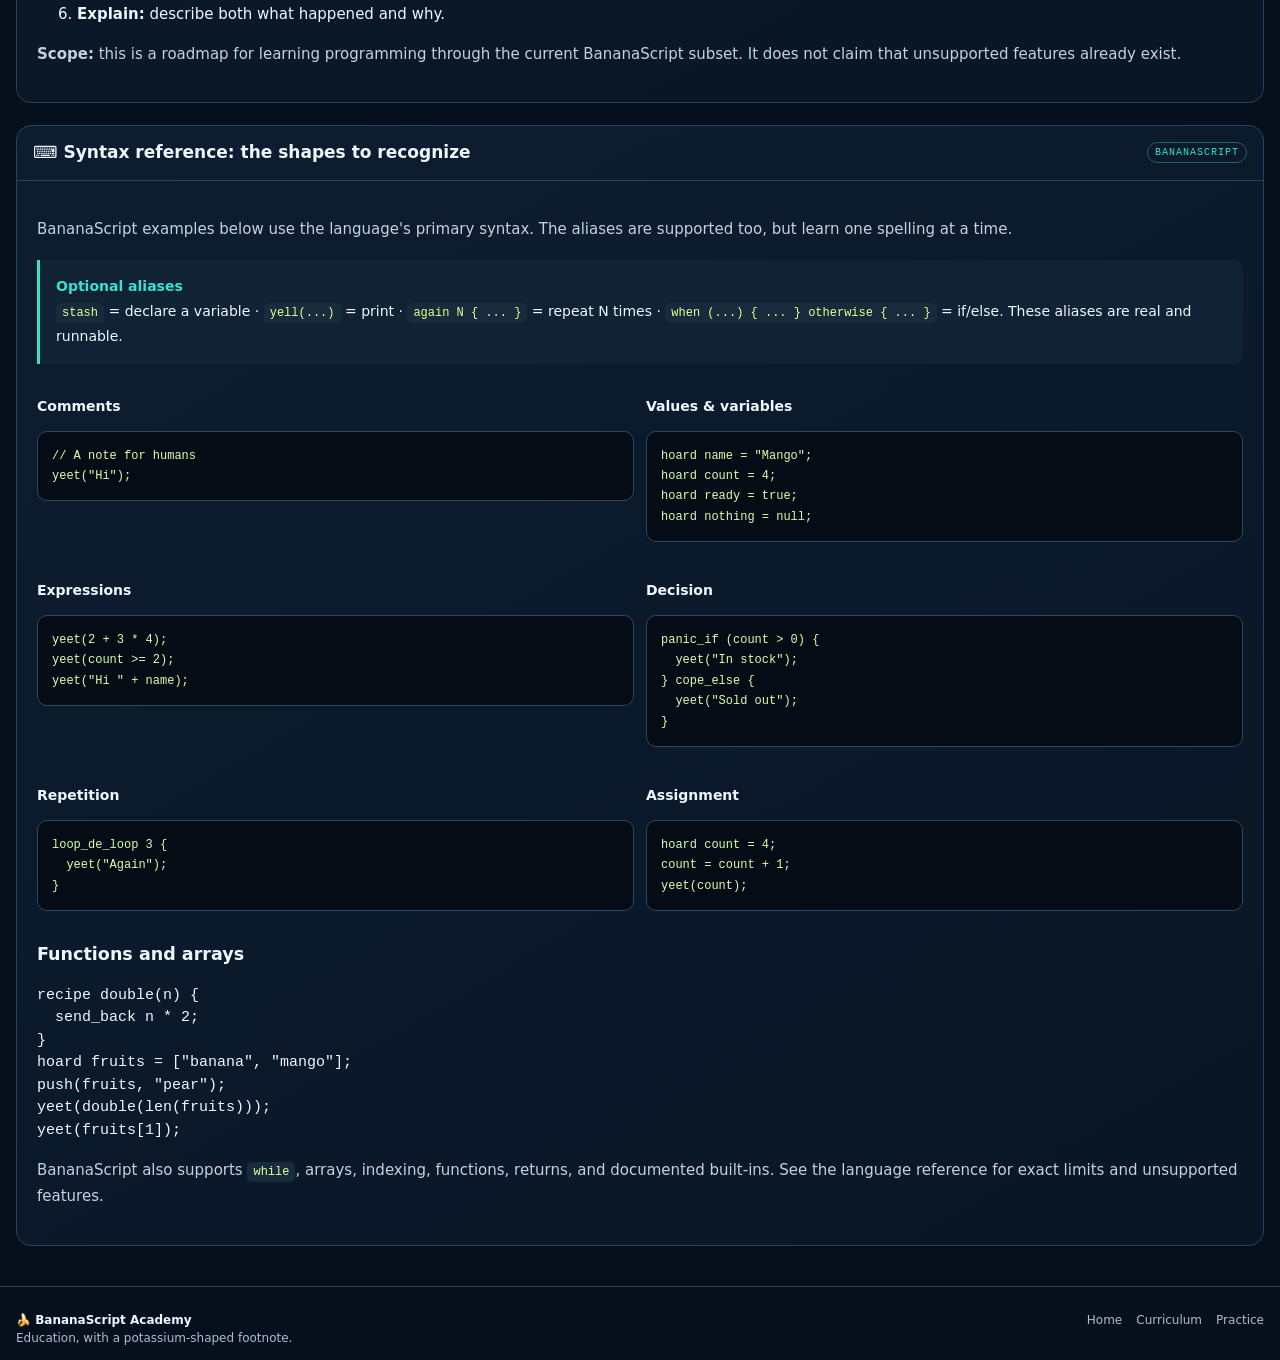
==== commit 8c45be8e: "Update Academy to 25 lessons" ====
--- a/learn.html
+++ b/learn.html
@@ -1,11 +1,11 @@
 <!doctype html><html lang="en"><head><meta charset="utf-8"><meta name="viewport" content="width=device-width,initial-scale=1"><meta name="theme-color" content="#06101d"><meta name="description" content="Learn programming from zero to advanced with absurd examples, real concepts, and hands-on practice."><link rel="manifest" href="manifest.webmanifest"><link rel="icon" type="image/svg+xml" href="assets/banana.svg"><link rel="apple-touch-icon" href="assets/banana.svg"><title>BananaScript Academy — Learn to Code</title><link rel="stylesheet" href="css/style.css"><link rel="stylesheet" href="css/learn.css"><script src="js/learn.js" defer></script><script src="js/pwa.js" defer></script></head><body>
 <header class="topbar"><div class="wrap nav"><a class="brand" href="index.html"><span class="banana">🍌</span> BananaScript<sup>™</sup></a><span class="tagline">ACADEMY OF QUESTIONABLE COMPUTING</span><nav class="navlinks"><a href="index.html">Home</a><a href="#curriculum">Curriculum</a><a href="#lesson">Lessons</a><a href="#practice">Practice</a></nav><div class="nav-actions"><button class="navbutton" id="installButton" hidden>⬇ Install app</button><a class="navbutton" href="index.html#playground">Open compiler ↗</a></div></div></header>
-<main class="wrap academy"><section class="academy-hero"><div><div class="eyebrow">BANANASCRIPT ACADEMY · COURSE 001</div><h1>From <span>zero</span> to<br>fruit engineer.</h1><p>A structured, hands-on course in programming fundamentals. The jokes are fictional. The concepts, syntax, and debugging habits are real enough to learn from.</p><a class="btn primary" href="#lesson">Start learning ↓</a> <span class="micro">20 core lessons · comprehensive roadmap · quizzes · coding challenges</span></div><div class="course-stamp"><span>OFFICIAL</span><b>🍌</b><strong>ACADEMY<br>CURRICULUM</strong><small>Accredited by nobody</small></div></section>
-<section class="course-progress"><div class="progress-copy"><strong>Your session progress</strong><span id="progressText">0 of 20 lessons completed</span></div><div class="progress-track"><div id="progressBar"></div></div><small>Progress lasts only until you refresh this page. The Banana Council refuses to fund persistence.</small></section>
+<main class="wrap academy"><section class="academy-hero"><div><div class="eyebrow">BANANASCRIPT ACADEMY · COURSE 001</div><h1>From <span>zero</span> to<br>fruit engineer.</h1><p>A structured, hands-on course in programming fundamentals. The jokes are fictional. The concepts, syntax, and debugging habits are real enough to learn from.</p><a class="btn primary" href="#lesson">Start learning ↓</a> <span class="micro">25 core lessons · comprehensive roadmap · quizzes · coding challenges</span></div><div class="course-stamp"><span>OFFICIAL</span><b>🍌</b><strong>ACADEMY<br>CURRICULUM</strong><small>Accredited by nobody</small></div></section>
+<section class="course-progress"><div class="progress-copy"><strong>Your session progress</strong><span id="progressText">0 of 25 lessons completed</span></div><div class="progress-track"><div id="progressBar"></div></div><small>Progress lasts only until you refresh this page. The Banana Council refuses to fund persistence.</small></section>
 <section class="academy-layout" id="curriculum"><aside class="course-sidebar panel"><div class="panelhead"><h2>📚 Curriculum</h2><span class="pill">BEGINNER</span></div><div class="module-list" id="moduleList"></div><div class="sidebar-note"><strong>🎓 Learning policy</strong><p>Read the idea, inspect the example, predict the output, then try it yourself. Copy-paste is permitted; understanding is strongly encouraged by the imaginary dean.</p></div></aside>
 <article class="lesson-panel panel" id="lesson"><div class="lesson-top"><span class="pill" id="lessonModule">MODULE 01</span><span class="micro" id="lessonDuration">6 min</span></div><div id="lessonContent" class="lesson-content"></div><div class="lesson-nav"><button class="btn" id="prevLesson">← Previous</button><button class="btn primary" id="completeLesson">Mark complete ✓</button><button class="btn" id="nextLesson">Next lesson →</button></div></article></section>
 <section class="practice-section panel" id="practice"><div class="panelhead"><h2>🧪 Practice Lab</h2><span class="pill">NO GRADES, ONLY GROWTH</span></div><div class="practice-grid"><div><h3 id="challengeTitle">Challenge 01: Say hello</h3><p id="challengePrompt"></p><label for="challengeEditor" class="sr">Practice code editor</label><textarea id="challengeEditor" class="editor challenge-editor" spellcheck="false"></textarea><div class="toolbar"><button class="btn primary" id="checkChallenge">Run &amp; check</button><button class="btn" id="loadHint">Show hint</button><button class="btn" id="loadSolution">Show solution</button><button class="btn" id="nextChallenge">Next challenge →</button></div><div class="feedback" id="challengeFeedback" aria-live="polite"></div></div><div><h3>Compiler output</h3><div class="codebox"><div class="editorbar"><span>practice.stdout</span><span id="practiceState">READY</span></div><pre class="output" id="practiceOutput"></pre></div><div class="quizbox"><h3>🧠 Quick check</h3><p id="quizQuestion"></p><div id="quizOptions" class="quiz-options"></div><div id="quizFeedback" aria-live="polite"></div><button class="btn" id="nextQuiz">Next question →</button></div></div></div></section>
-<section class="course-bottom"><div class="panel"><div class="panelhead"><h2>🧭 Learning outcomes</h2></div><div class="panelbody"><ul class="outcomes"><li>Understand how programs execute instructions in order</li><li>Store and update values with variables</li><li>Distinguish strings, numbers, and booleans</li><li>Use expressions, operators, and comparisons</li><li>Control program flow with conditions and loops</li><li>Read errors and debug systematically</li><li>Combine concepts into a small project</li></ul></div></div><div class="panel"><div class="panelhead"><h2>🧑‍🏫 Professor's disclaimer</h2></div><div class="panelbody"><p>BananaScript is a deliberately small teaching language, not Python or JavaScript. Its interpreter supports a defined subset of programming constructs. The concepts you learn here transfer to mainstream languages, even though their syntax differs.</p><a class="btn primary" href="index.html#playground">Open full playground ↗</a> <a class="btn" href="LANGUAGE.md">Language reference ↗</a></div></div></section><section class="master-syllabus panel" id="master-syllabus"><div class="panelhead"><h2>🗺️ The complete programming map</h2><span class="pill">ZERO → ADVANCED</span></div><div class="panelbody"><p>This is a comprehensive map of major programming and computer-science topics, from first principles to specialist work. It is a roadmap, not a promise that the current 20 lessons already teach every item. Each topic needs lessons, exercises, projects, and a suitable language or tool.</p><div class="syllabus-grid">
+<section class="course-bottom"><div class="panel"><div class="panelhead"><h2>🧭 Learning outcomes</h2></div><div class="panelbody"><ul class="outcomes"><li>Understand how programs execute instructions in order</li><li>Store and update values with variables</li><li>Distinguish strings, numbers, and booleans</li><li>Use expressions, operators, and comparisons</li><li>Control program flow with conditions and loops</li><li>Read errors and debug systematically</li><li>Combine concepts into a small project</li></ul></div></div><div class="panel"><div class="panelhead"><h2>🧑‍🏫 Professor's disclaimer</h2></div><div class="panelbody"><p>BananaScript is a deliberately small teaching language, not Python or JavaScript. Its interpreter supports a defined subset of programming constructs. The concepts you learn here transfer to mainstream languages, even though their syntax differs.</p><a class="btn primary" href="index.html#playground">Open full playground ↗</a> <a class="btn" href="LANGUAGE.md">Language reference ↗</a></div></div></section><section class="master-syllabus panel" id="master-syllabus"><div class="panelhead"><h2>🗺️ The complete programming map</h2><span class="pill">ZERO → ADVANCED</span></div><div class="panelbody"><p>This is a comprehensive map of major programming and computer-science topics, from first principles to specialist work. It is a roadmap, not a promise that the current 25 lessons already teach every item. Each topic needs lessons, exercises, projects, and a suitable language or tool.</p><div class="syllabus-grid">
 <article><span>STAGE 00</span><h3>Computer literacy &amp; digital foundations</h3><p>Hardware, CPU, RAM, storage, files, folders, paths, operating systems, processes, terminals, shells, permissions, environment variables, binary, hexadecimal, text encoding, Unicode, and how the web works.</p></article>
 <article><span>STAGE 01</span><h3>Computational thinking</h3><p>Problem decomposition, abstraction, pattern recognition, algorithms, pseudocode, flowcharts, state, invariants, input-process-output, edge cases, assumptions, and turning a vague task into precise steps.</p></article>
 <article><span>STAGE 02</span><h3>How programming languages work</h3><p>Source code, syntax, semantics, grammar, tokens, lexers, parsers, ASTs, interpretation, compilation, bytecode, machine code, runtimes, REPLs, errors, and language trade-offs.</p></article>
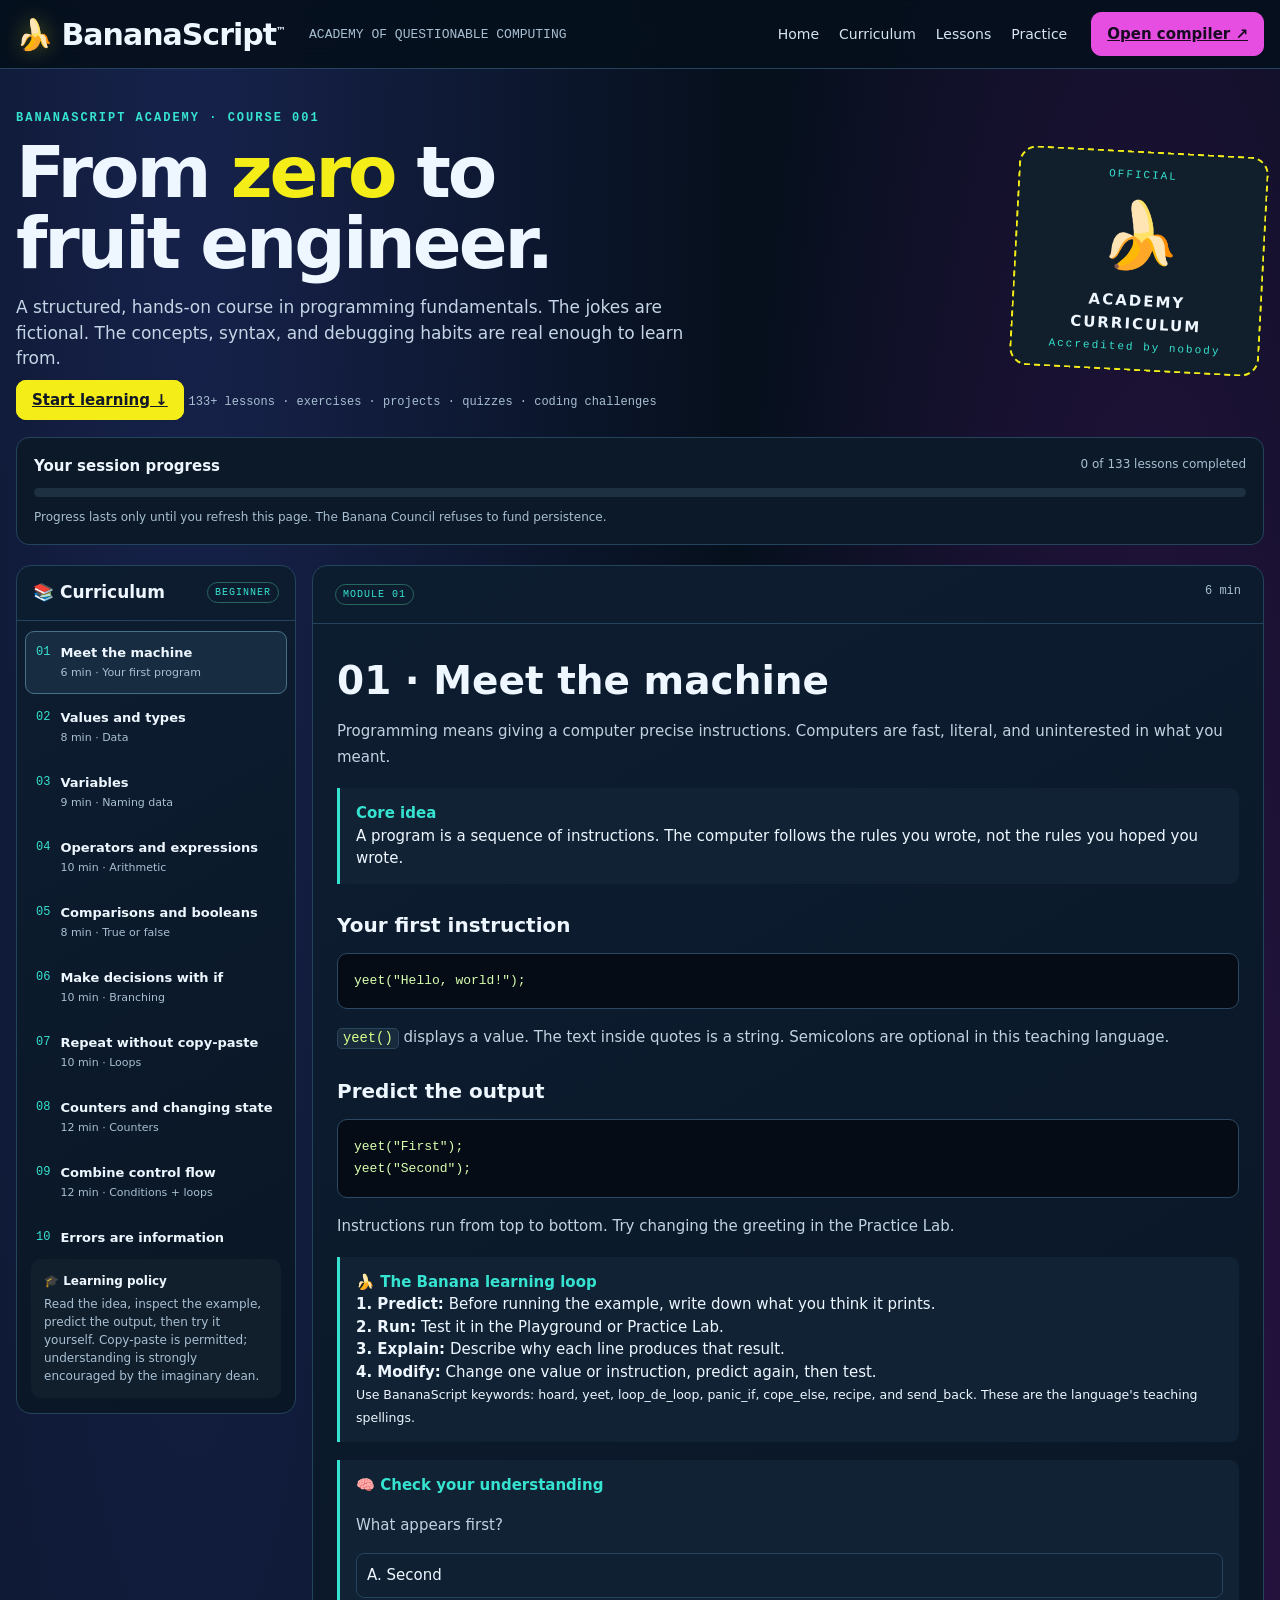
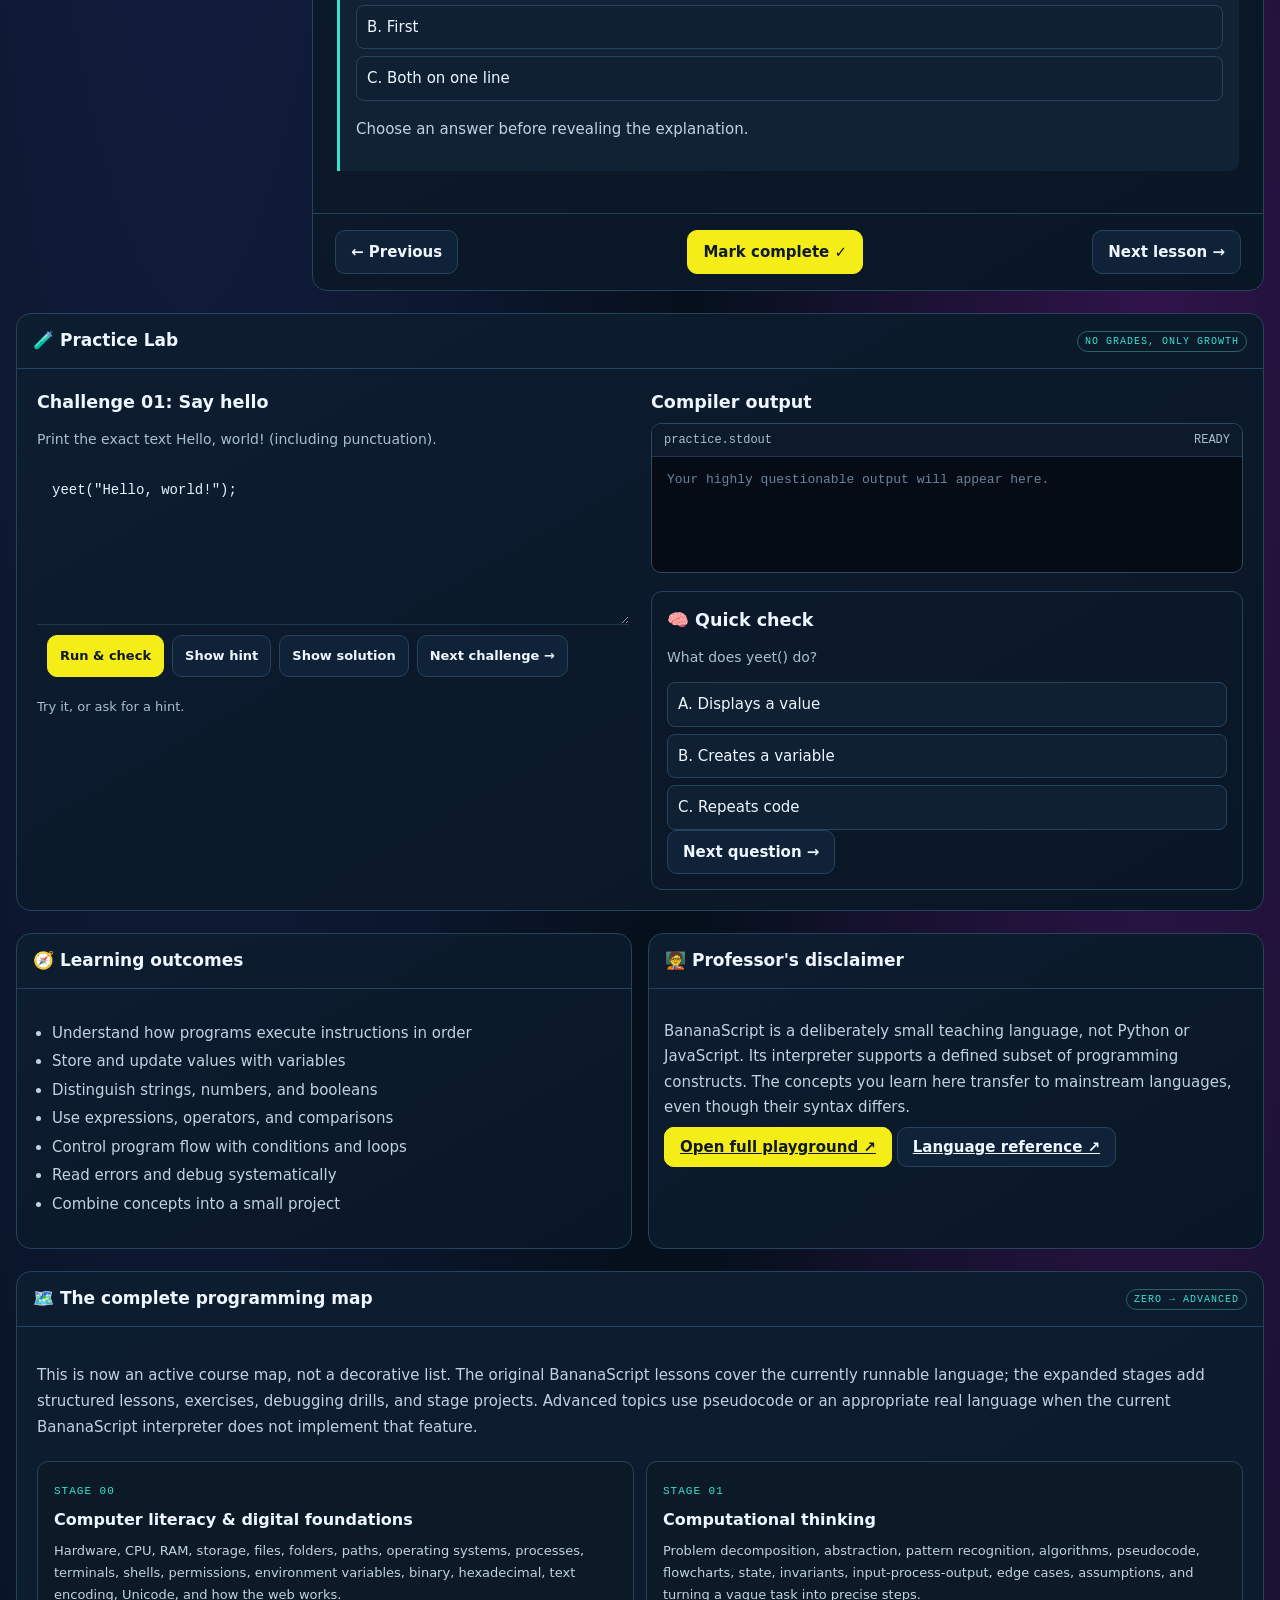
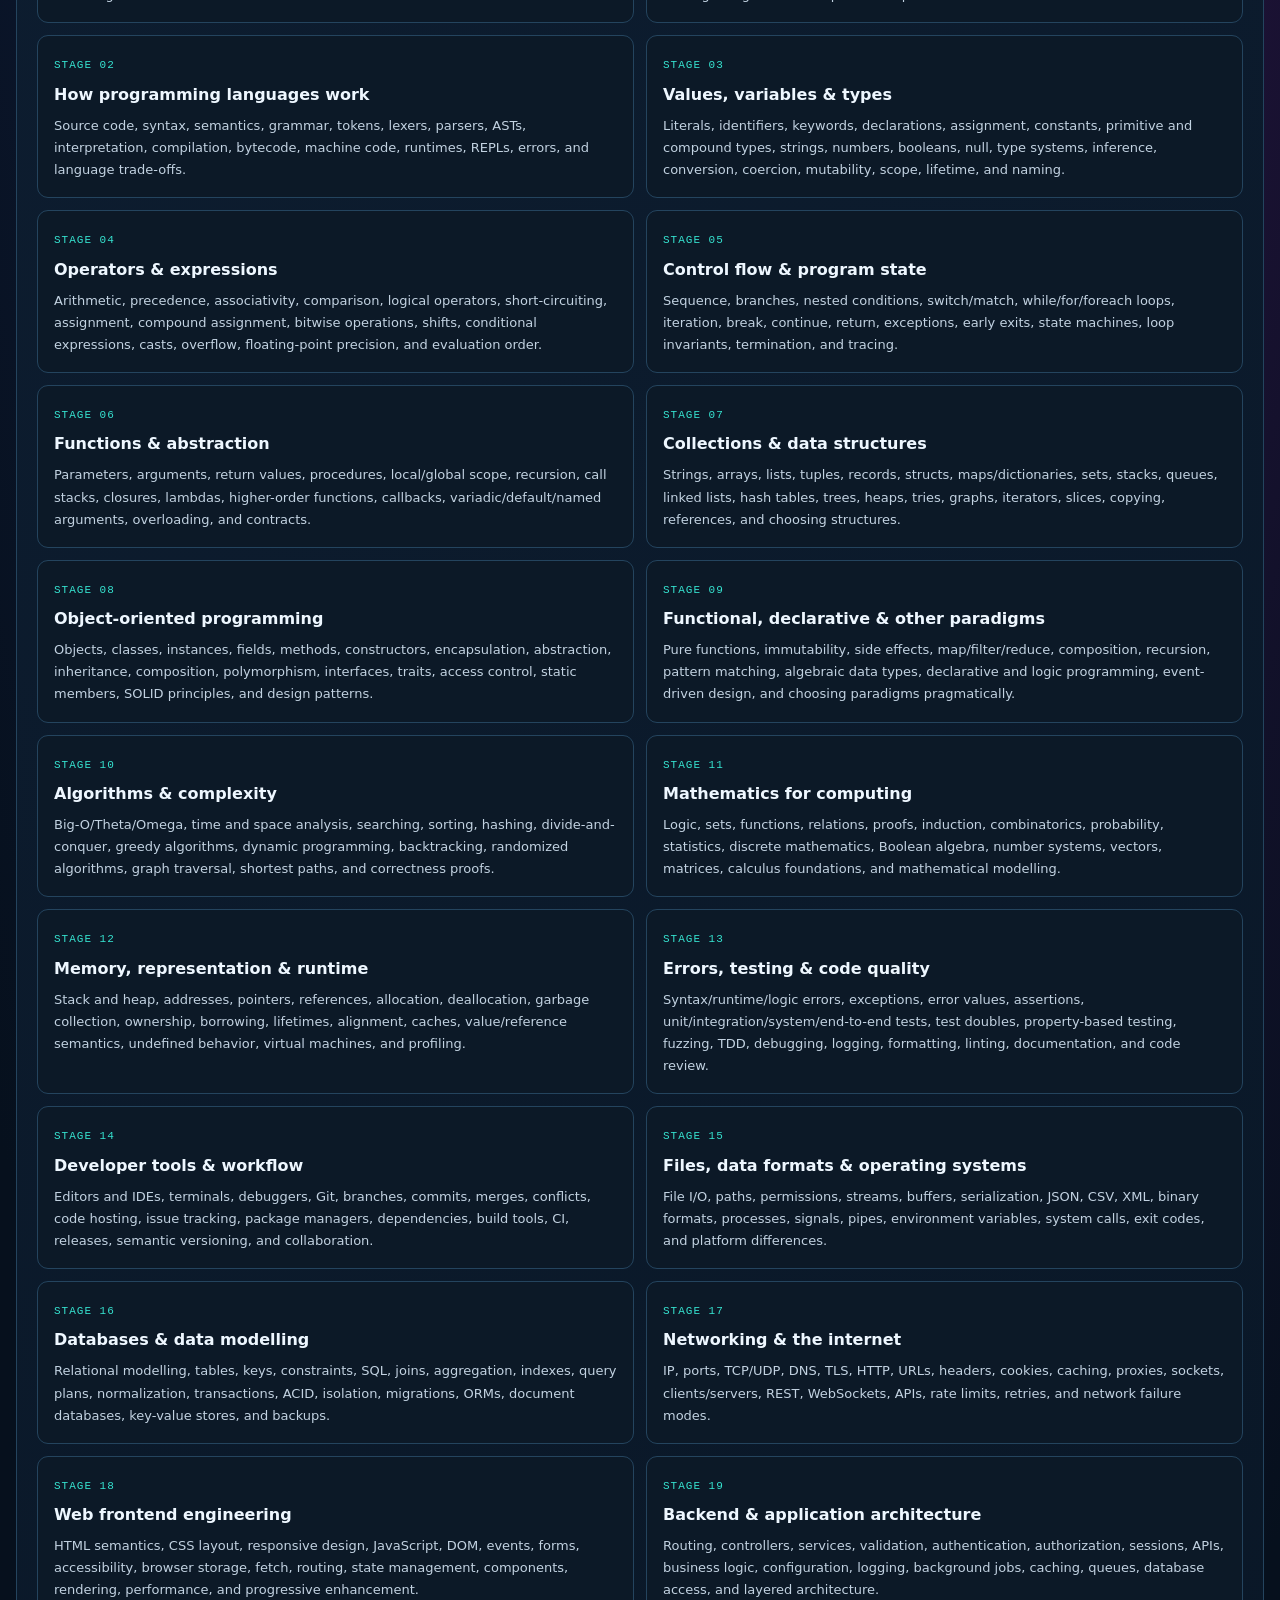
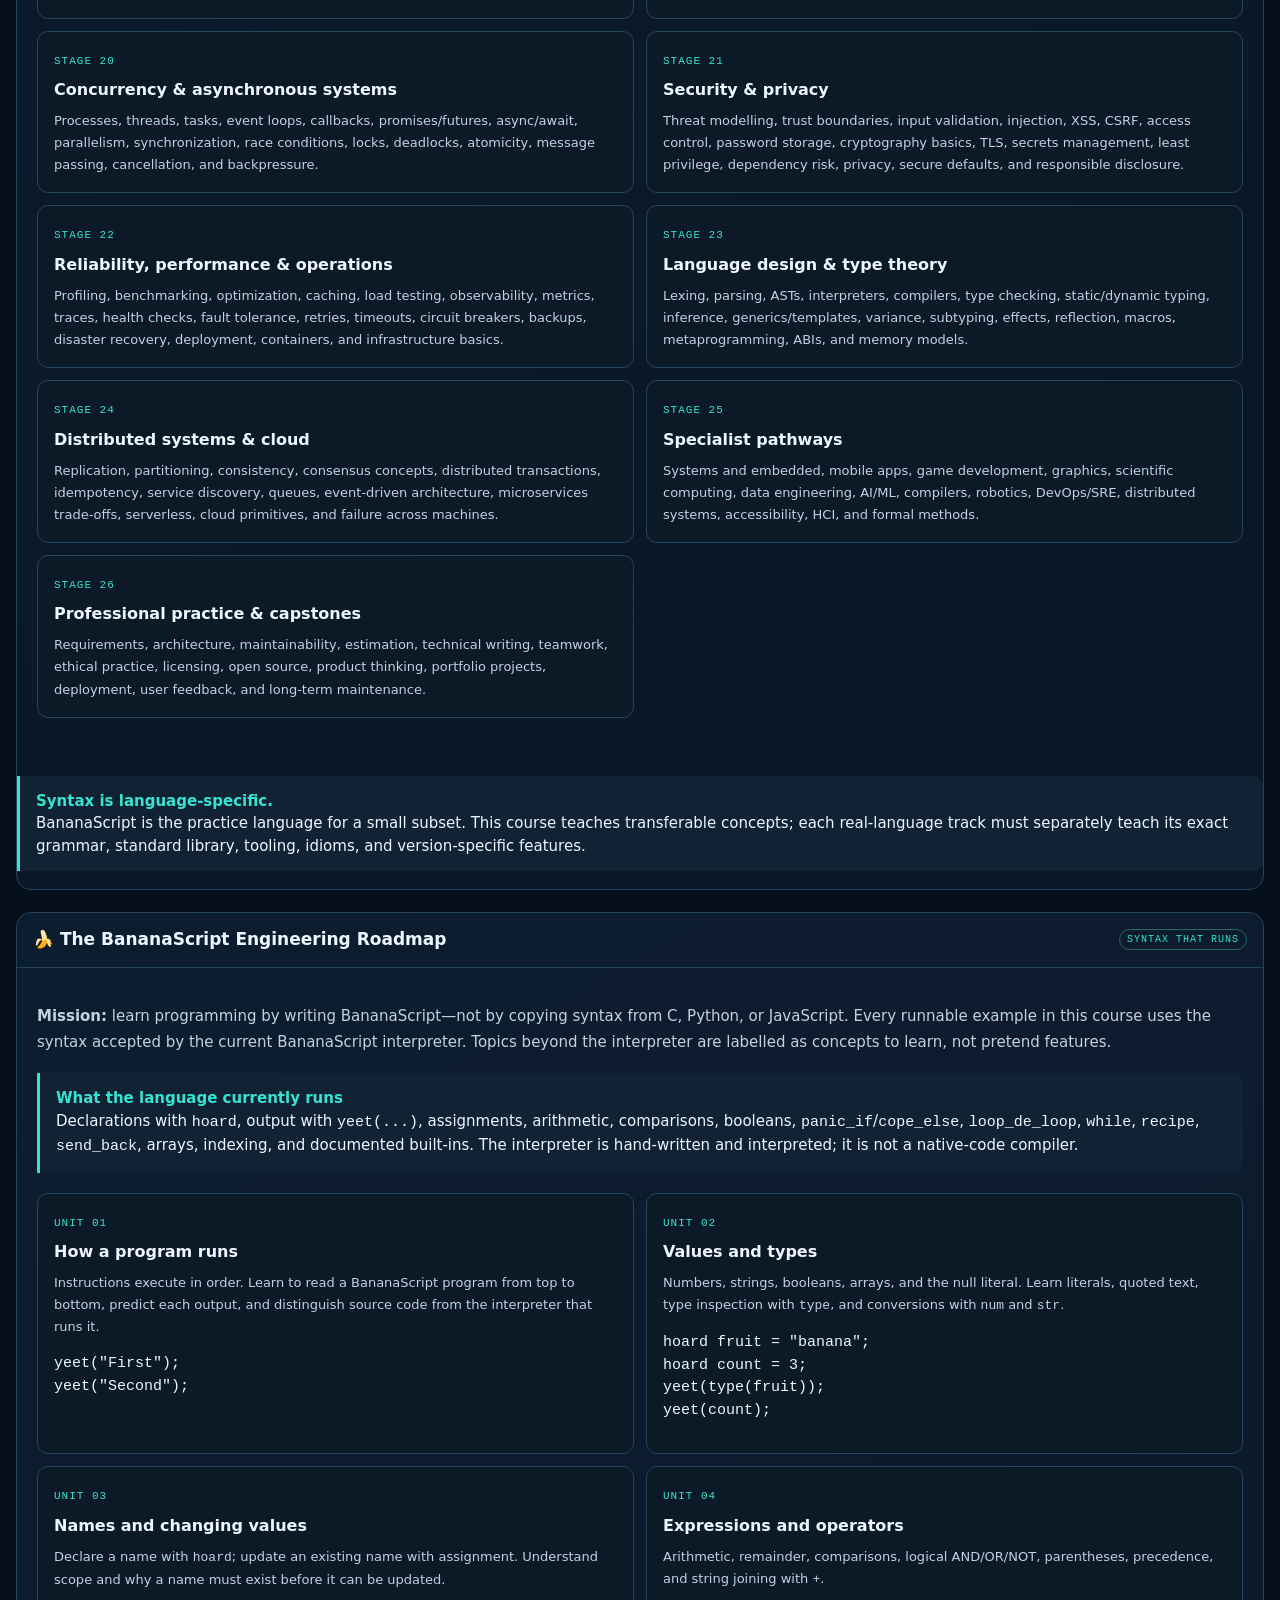
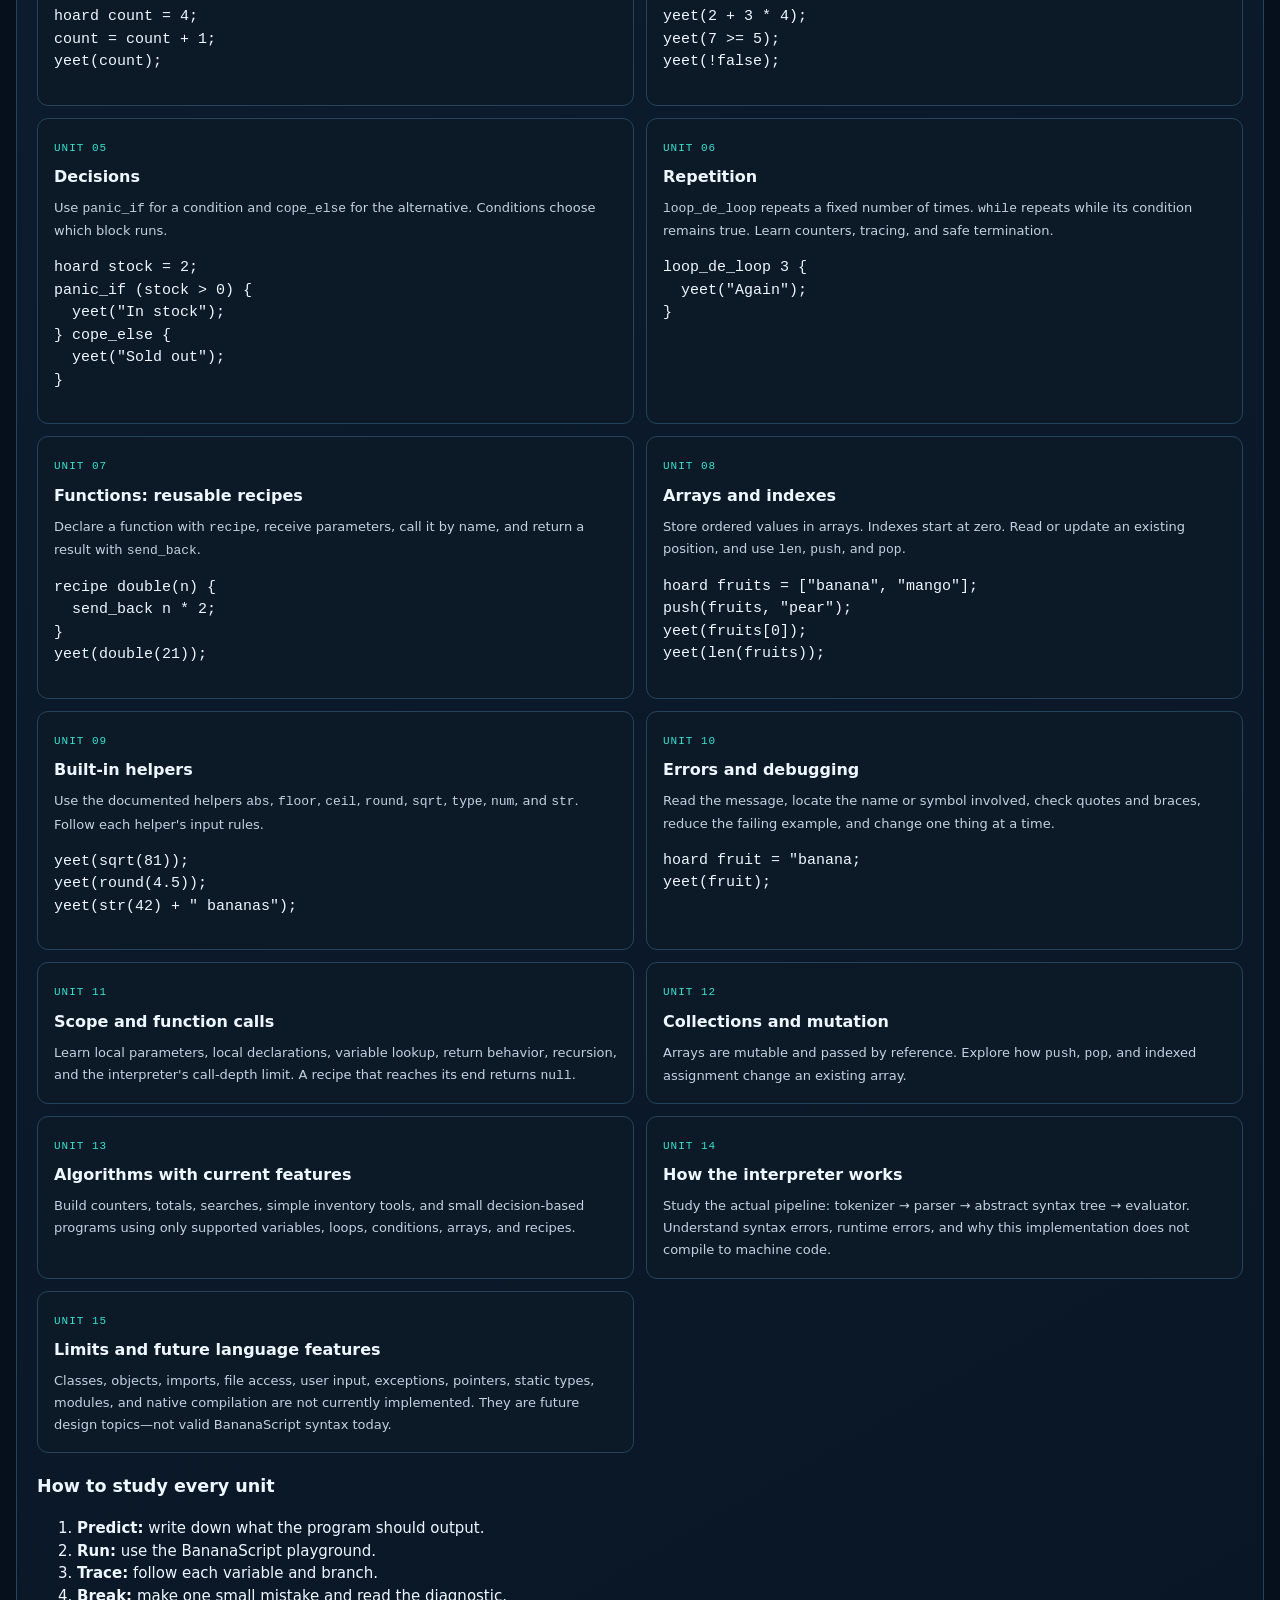
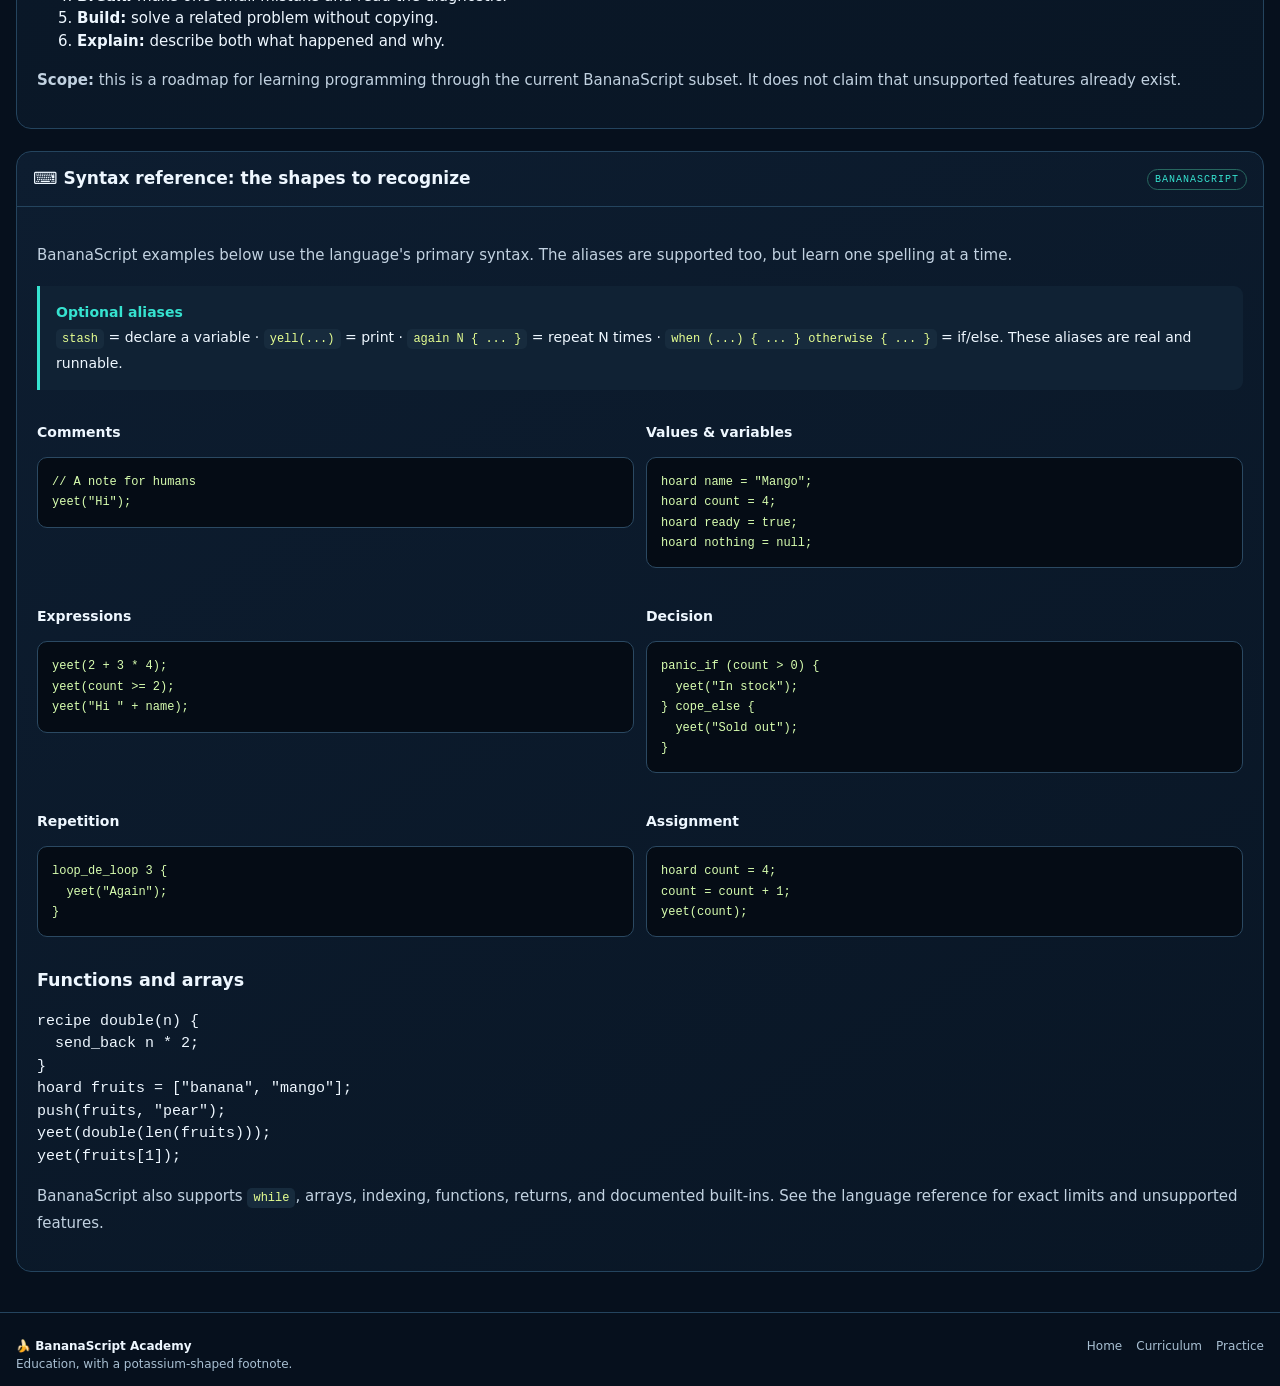
==== commit 2552452e: "Update Academy UI for expanded 133+ lesson curriculum" ====
--- a/learn.html
+++ b/learn.html
@@ -1,11 +1,11 @@
-<!doctype html><html lang="en"><head><meta charset="utf-8"><meta name="viewport" content="width=device-width,initial-scale=1"><meta name="theme-color" content="#06101d"><meta name="description" content="Learn programming from zero to advanced with absurd examples, real concepts, and hands-on practice."><link rel="manifest" href="manifest.webmanifest"><link rel="icon" type="image/svg+xml" href="assets/banana.svg"><link rel="apple-touch-icon" href="assets/banana.svg"><title>BananaScript Academy — Learn to Code</title><link rel="stylesheet" href="css/style.css"><link rel="stylesheet" href="css/learn.css"><script src="js/learn.js" defer></script><script src="js/pwa.js" defer></script></head><body>
+<!doctype html><html lang="en"><head><meta charset="utf-8"><meta name="viewport" content="width=device-width,initial-scale=1"><meta name="theme-color" content="#06101d"><meta name="description" content="Learn programming from zero to advanced with absurd examples, real concepts, and hands-on practice."><link rel="manifest" href="manifest.webmanifest"><link rel="icon" type="image/svg+xml" href="assets/banana.svg"><link rel="apple-touch-icon" href="assets/banana.svg"><title>BananaScript Academy — Learn to Code</title><link rel="stylesheet" href="css/style.css"><link rel="stylesheet" href="css/learn.css"><script src="js/learn.js?v=26" defer></script><script src="js/pwa.js" defer></script></head><body>
 <header class="topbar"><div class="wrap nav"><a class="brand" href="index.html"><span class="banana">🍌</span> BananaScript<sup>™</sup></a><span class="tagline">ACADEMY OF QUESTIONABLE COMPUTING</span><nav class="navlinks"><a href="index.html">Home</a><a href="#curriculum">Curriculum</a><a href="#lesson">Lessons</a><a href="#practice">Practice</a></nav><div class="nav-actions"><button class="navbutton" id="installButton" hidden>⬇ Install app</button><a class="navbutton" href="index.html#playground">Open compiler ↗</a></div></div></header>
-<main class="wrap academy"><section class="academy-hero"><div><div class="eyebrow">BANANASCRIPT ACADEMY · COURSE 001</div><h1>From <span>zero</span> to<br>fruit engineer.</h1><p>A structured, hands-on course in programming fundamentals. The jokes are fictional. The concepts, syntax, and debugging habits are real enough to learn from.</p><a class="btn primary" href="#lesson">Start learning ↓</a> <span class="micro">25 core lessons · comprehensive roadmap · quizzes · coding challenges</span></div><div class="course-stamp"><span>OFFICIAL</span><b>🍌</b><strong>ACADEMY<br>CURRICULUM</strong><small>Accredited by nobody</small></div></section>
-<section class="course-progress"><div class="progress-copy"><strong>Your session progress</strong><span id="progressText">0 of 25 lessons completed</span></div><div class="progress-track"><div id="progressBar"></div></div><small>Progress lasts only until you refresh this page. The Banana Council refuses to fund persistence.</small></section>
+<main class="wrap academy"><section class="academy-hero"><div><div class="eyebrow">BANANASCRIPT ACADEMY · COURSE 001</div><h1>From <span>zero</span> to<br>fruit engineer.</h1><p>A structured, hands-on course in programming fundamentals. The jokes are fictional. The concepts, syntax, and debugging habits are real enough to learn from.</p><a class="btn primary" href="#lesson">Start learning ↓</a> <span class="micro">133+ lessons · exercises · projects · quizzes · coding challenges</span></div><div class="course-stamp"><span>OFFICIAL</span><b>🍌</b><strong>ACADEMY<br>CURRICULUM</strong><small>Accredited by nobody</small></div></section>
+<section class="course-progress"><div class="progress-copy"><strong>Your session progress</strong><span id="progressText">0 of 133 lessons completed</span></div><div class="progress-track"><div id="progressBar"></div></div><small>Progress lasts only until you refresh this page. The Banana Council refuses to fund persistence.</small></section>
 <section class="academy-layout" id="curriculum"><aside class="course-sidebar panel"><div class="panelhead"><h2>📚 Curriculum</h2><span class="pill">BEGINNER</span></div><div class="module-list" id="moduleList"></div><div class="sidebar-note"><strong>🎓 Learning policy</strong><p>Read the idea, inspect the example, predict the output, then try it yourself. Copy-paste is permitted; understanding is strongly encouraged by the imaginary dean.</p></div></aside>
 <article class="lesson-panel panel" id="lesson"><div class="lesson-top"><span class="pill" id="lessonModule">MODULE 01</span><span class="micro" id="lessonDuration">6 min</span></div><div id="lessonContent" class="lesson-content"></div><div class="lesson-nav"><button class="btn" id="prevLesson">← Previous</button><button class="btn primary" id="completeLesson">Mark complete ✓</button><button class="btn" id="nextLesson">Next lesson →</button></div></article></section>
 <section class="practice-section panel" id="practice"><div class="panelhead"><h2>🧪 Practice Lab</h2><span class="pill">NO GRADES, ONLY GROWTH</span></div><div class="practice-grid"><div><h3 id="challengeTitle">Challenge 01: Say hello</h3><p id="challengePrompt"></p><label for="challengeEditor" class="sr">Practice code editor</label><textarea id="challengeEditor" class="editor challenge-editor" spellcheck="false"></textarea><div class="toolbar"><button class="btn primary" id="checkChallenge">Run &amp; check</button><button class="btn" id="loadHint">Show hint</button><button class="btn" id="loadSolution">Show solution</button><button class="btn" id="nextChallenge">Next challenge →</button></div><div class="feedback" id="challengeFeedback" aria-live="polite"></div></div><div><h3>Compiler output</h3><div class="codebox"><div class="editorbar"><span>practice.stdout</span><span id="practiceState">READY</span></div><pre class="output" id="practiceOutput"></pre></div><div class="quizbox"><h3>🧠 Quick check</h3><p id="quizQuestion"></p><div id="quizOptions" class="quiz-options"></div><div id="quizFeedback" aria-live="polite"></div><button class="btn" id="nextQuiz">Next question →</button></div></div></div></section>
-<section class="course-bottom"><div class="panel"><div class="panelhead"><h2>🧭 Learning outcomes</h2></div><div class="panelbody"><ul class="outcomes"><li>Understand how programs execute instructions in order</li><li>Store and update values with variables</li><li>Distinguish strings, numbers, and booleans</li><li>Use expressions, operators, and comparisons</li><li>Control program flow with conditions and loops</li><li>Read errors and debug systematically</li><li>Combine concepts into a small project</li></ul></div></div><div class="panel"><div class="panelhead"><h2>🧑‍🏫 Professor's disclaimer</h2></div><div class="panelbody"><p>BananaScript is a deliberately small teaching language, not Python or JavaScript. Its interpreter supports a defined subset of programming constructs. The concepts you learn here transfer to mainstream languages, even though their syntax differs.</p><a class="btn primary" href="index.html#playground">Open full playground ↗</a> <a class="btn" href="LANGUAGE.md">Language reference ↗</a></div></div></section><section class="master-syllabus panel" id="master-syllabus"><div class="panelhead"><h2>🗺️ The complete programming map</h2><span class="pill">ZERO → ADVANCED</span></div><div class="panelbody"><p>This is a comprehensive map of major programming and computer-science topics, from first principles to specialist work. It is a roadmap, not a promise that the current 25 lessons already teach every item. Each topic needs lessons, exercises, projects, and a suitable language or tool.</p><div class="syllabus-grid">
+<section class="course-bottom"><div class="panel"><div class="panelhead"><h2>🧭 Learning outcomes</h2></div><div class="panelbody"><ul class="outcomes"><li>Understand how programs execute instructions in order</li><li>Store and update values with variables</li><li>Distinguish strings, numbers, and booleans</li><li>Use expressions, operators, and comparisons</li><li>Control program flow with conditions and loops</li><li>Read errors and debug systematically</li><li>Combine concepts into a small project</li></ul></div></div><div class="panel"><div class="panelhead"><h2>🧑‍🏫 Professor's disclaimer</h2></div><div class="panelbody"><p>BananaScript is a deliberately small teaching language, not Python or JavaScript. Its interpreter supports a defined subset of programming constructs. The concepts you learn here transfer to mainstream languages, even though their syntax differs.</p><a class="btn primary" href="index.html#playground">Open full playground ↗</a> <a class="btn" href="LANGUAGE.md">Language reference ↗</a></div></div></section><section class="master-syllabus panel" id="master-syllabus"><div class="panelhead"><h2>🗺️ The complete programming map</h2><span class="pill">ZERO → ADVANCED</span></div><div class="panelbody"><p>This is now an active course map, not a decorative list. The original BananaScript lessons cover the currently runnable language; the expanded stages add structured lessons, exercises, debugging drills, and stage projects. Advanced topics use pseudocode or an appropriate real language when the current BananaScript interpreter does not implement that feature.</p><div class="syllabus-grid">
 <article><span>STAGE 00</span><h3>Computer literacy &amp; digital foundations</h3><p>Hardware, CPU, RAM, storage, files, folders, paths, operating systems, processes, terminals, shells, permissions, environment variables, binary, hexadecimal, text encoding, Unicode, and how the web works.</p></article>
 <article><span>STAGE 01</span><h3>Computational thinking</h3><p>Problem decomposition, abstraction, pattern recognition, algorithms, pseudocode, flowcharts, state, invariants, input-process-output, edge cases, assumptions, and turning a vague task into precise steps.</p></article>
 <article><span>STAGE 02</span><h3>How programming languages work</h3><p>Source code, syntax, semantics, grammar, tokens, lexers, parsers, ASTs, interpretation, compilation, bytecode, machine code, runtimes, REPLs, errors, and language trade-offs.</p></article>
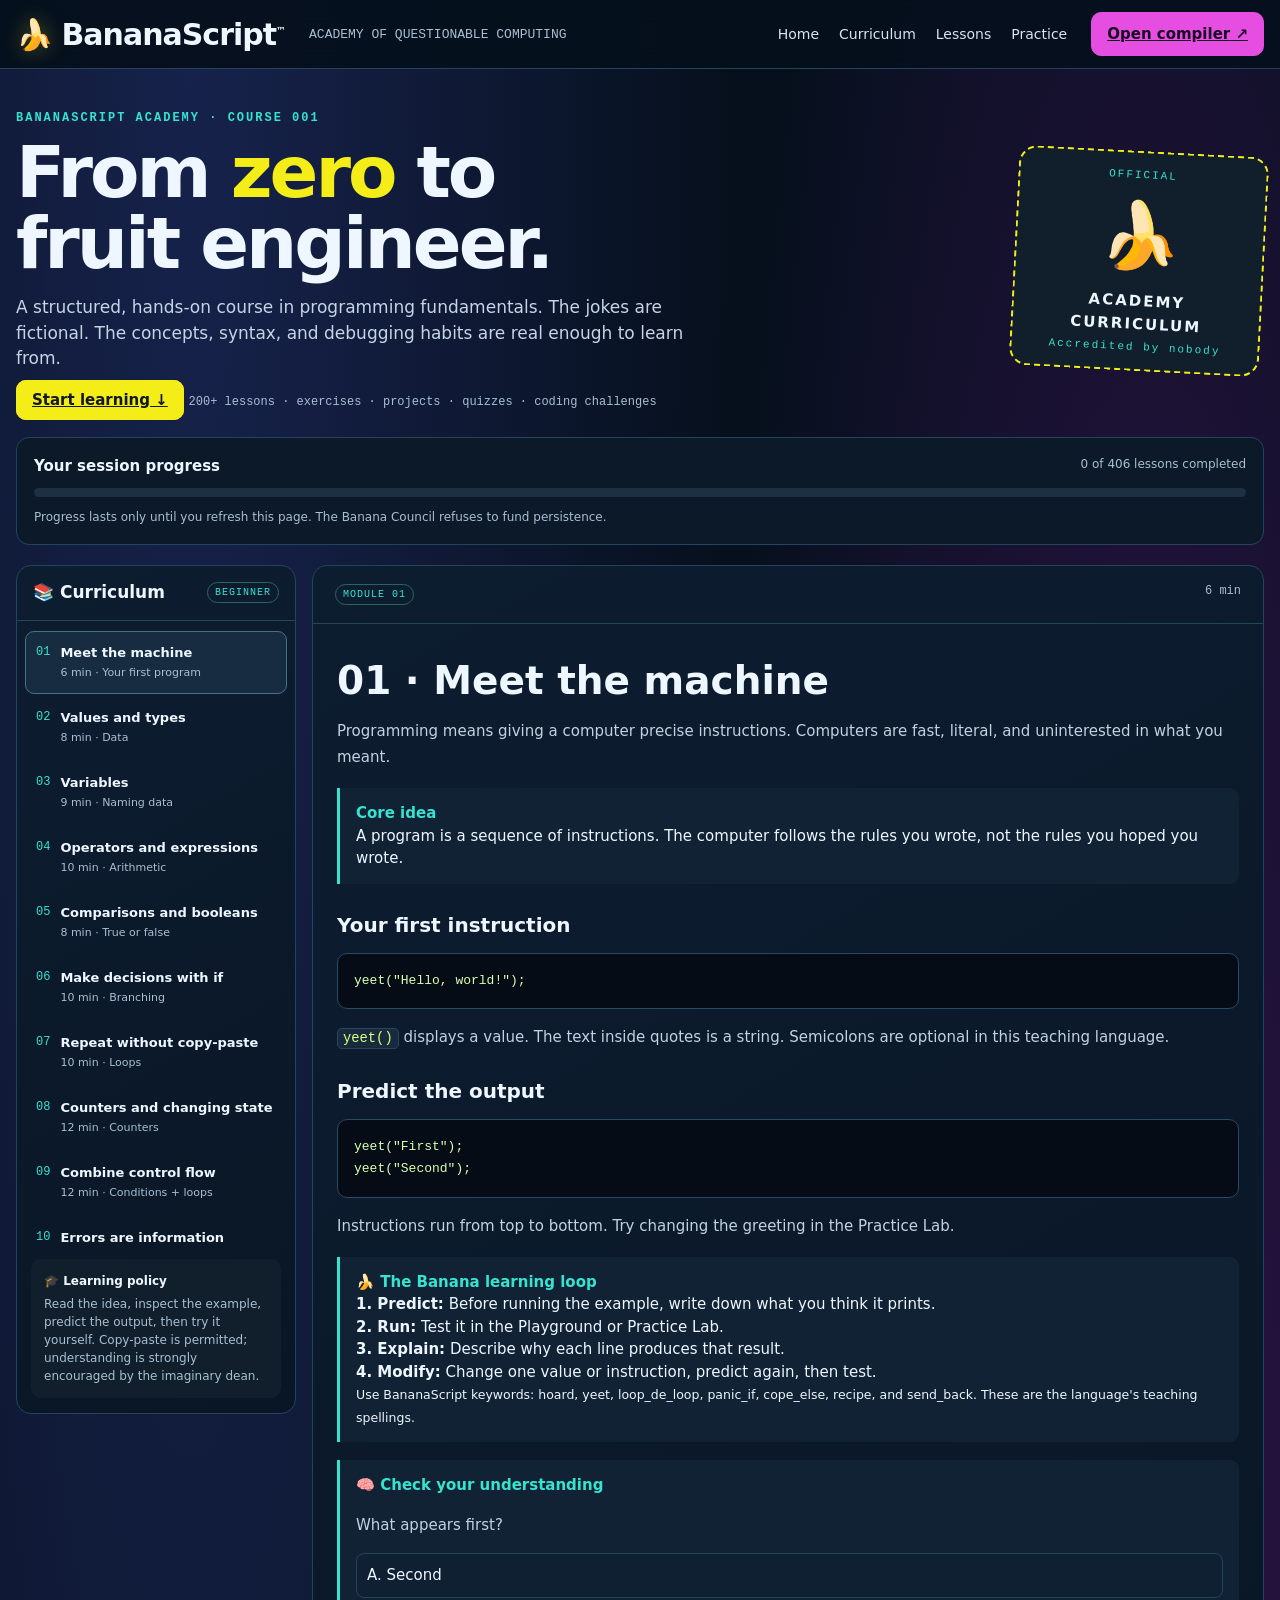
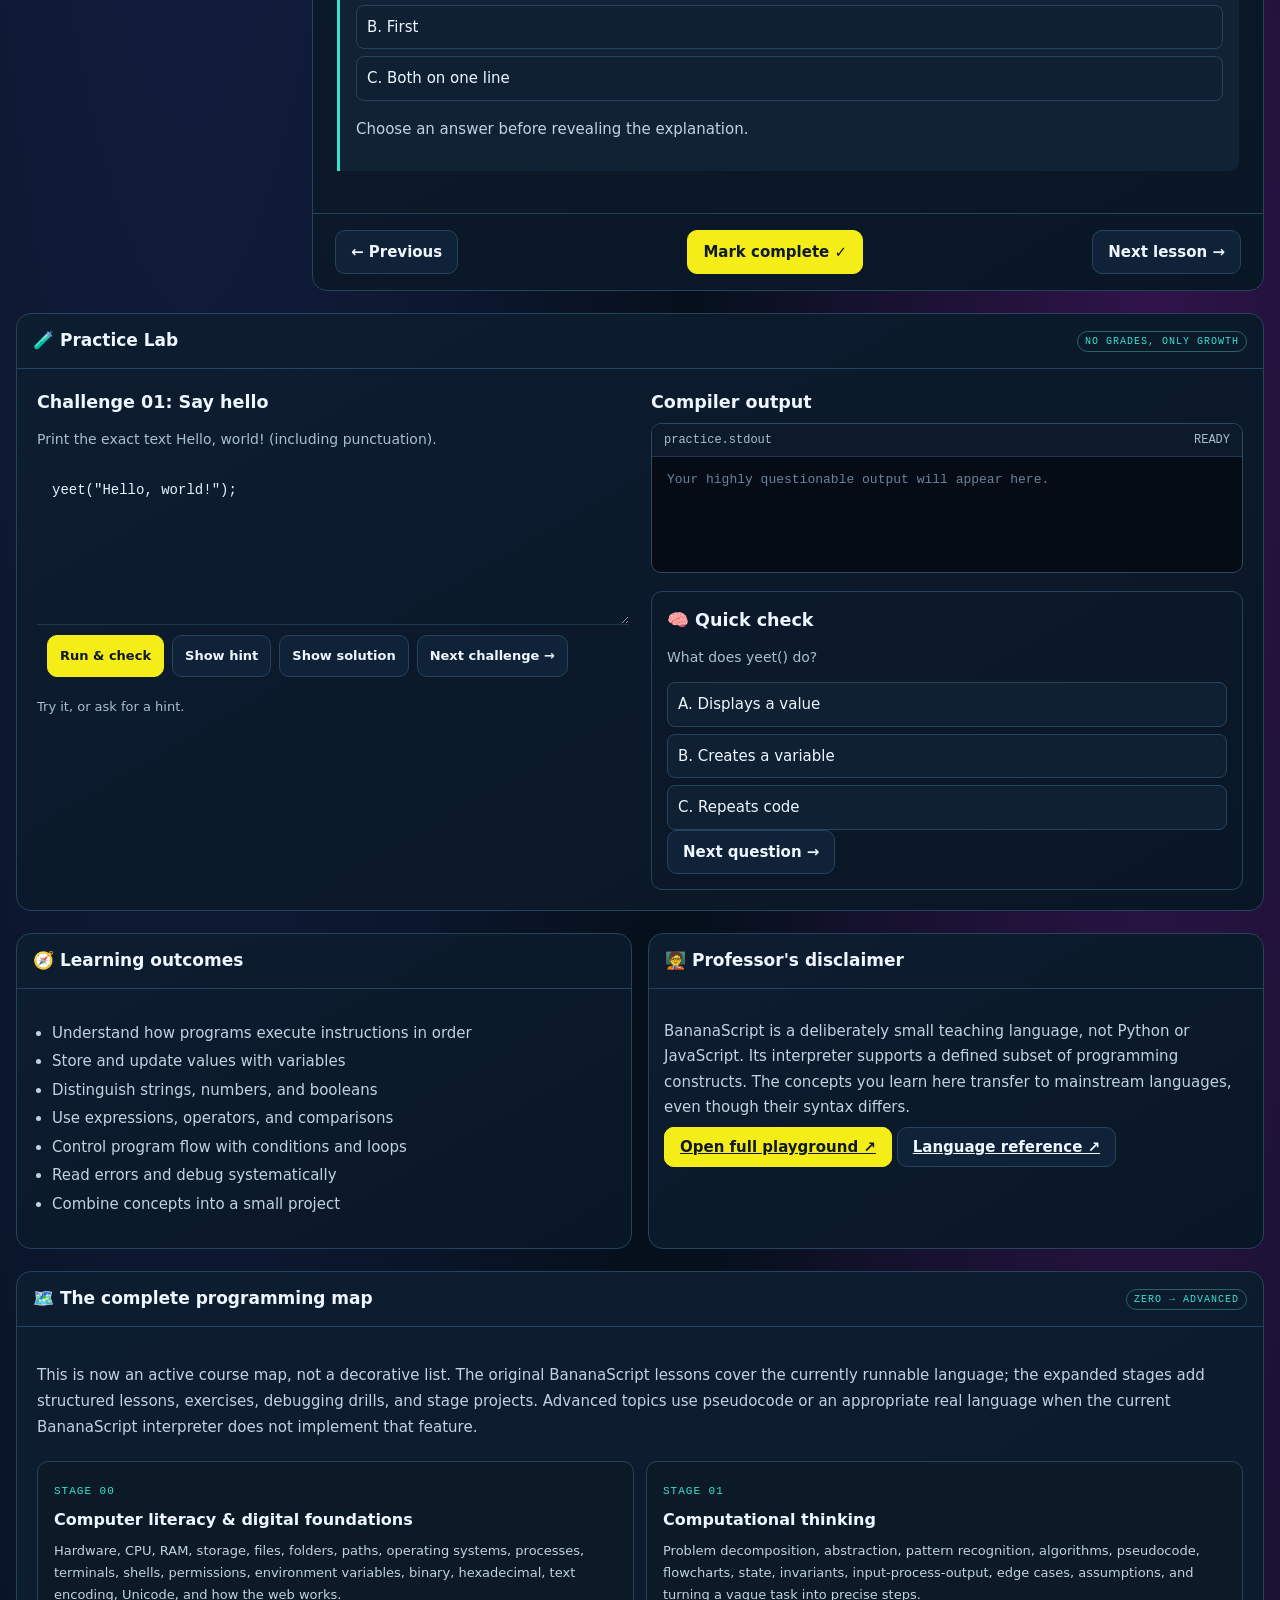
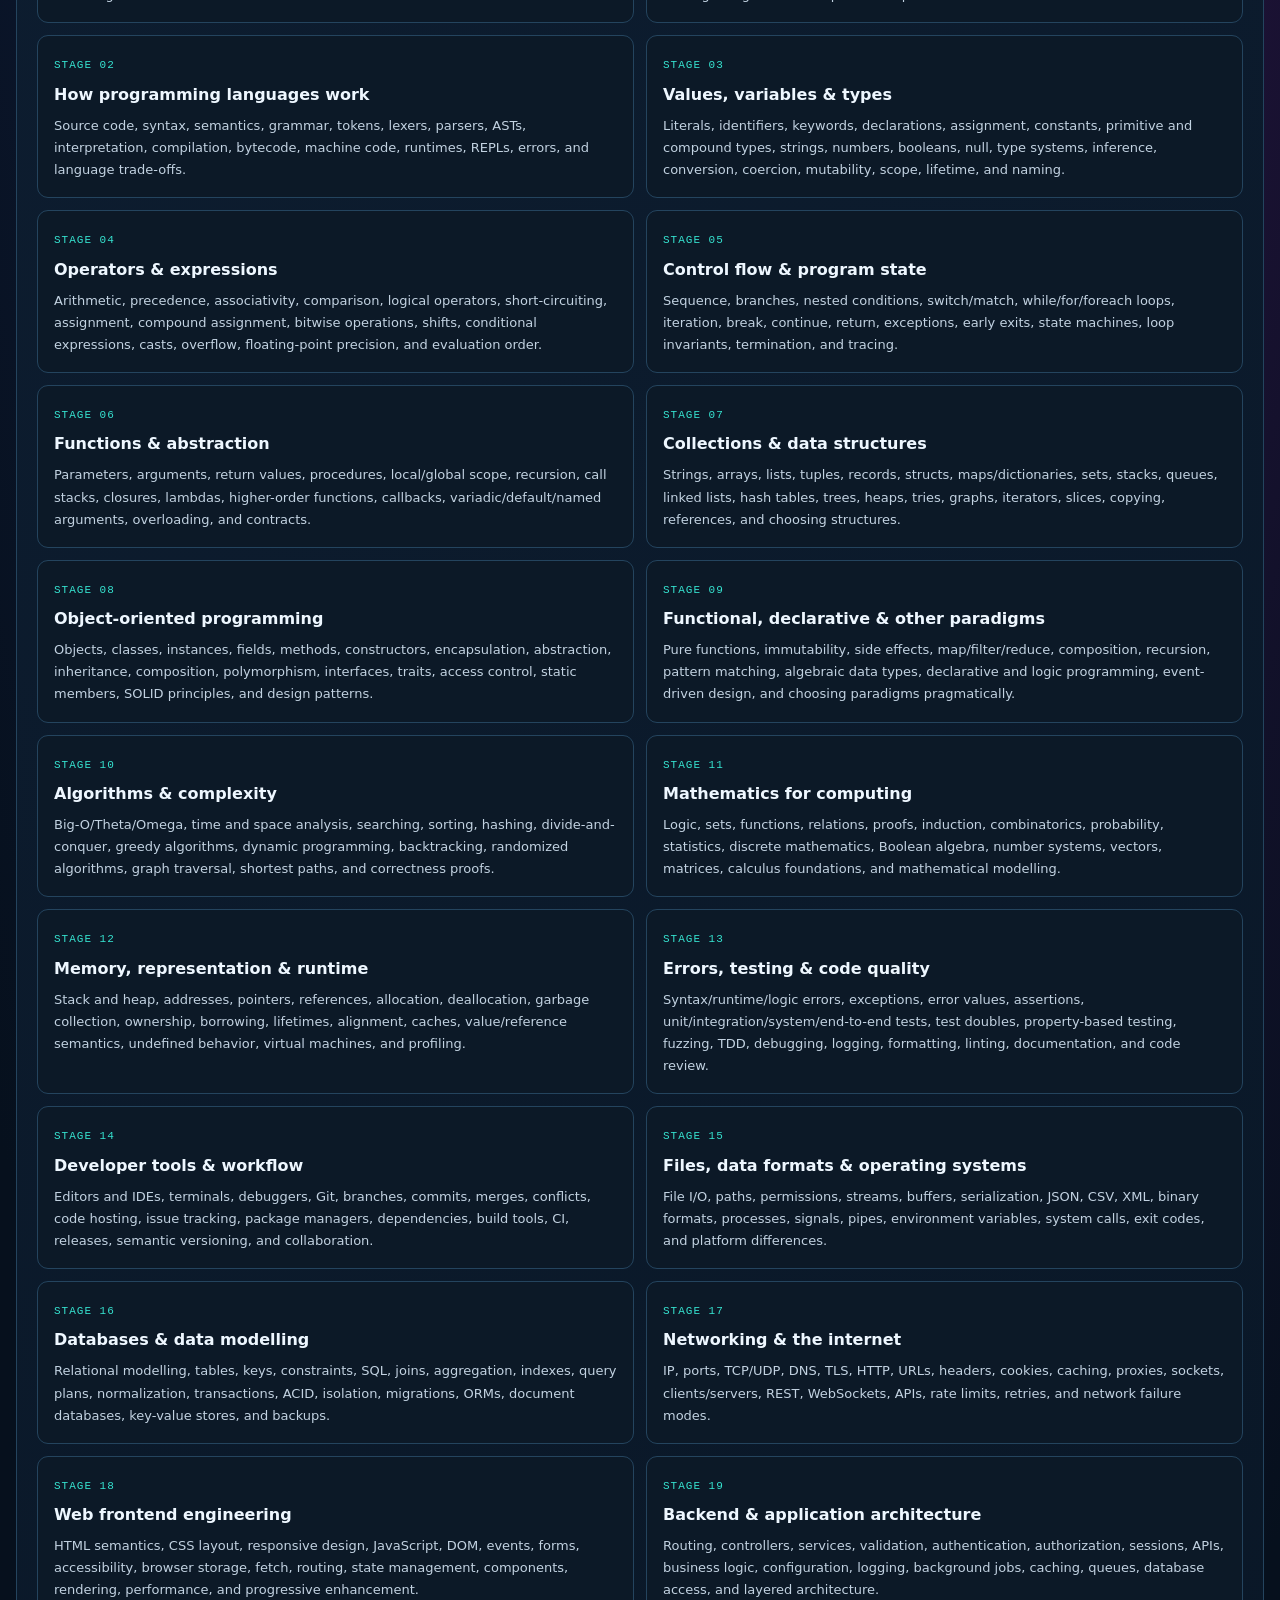
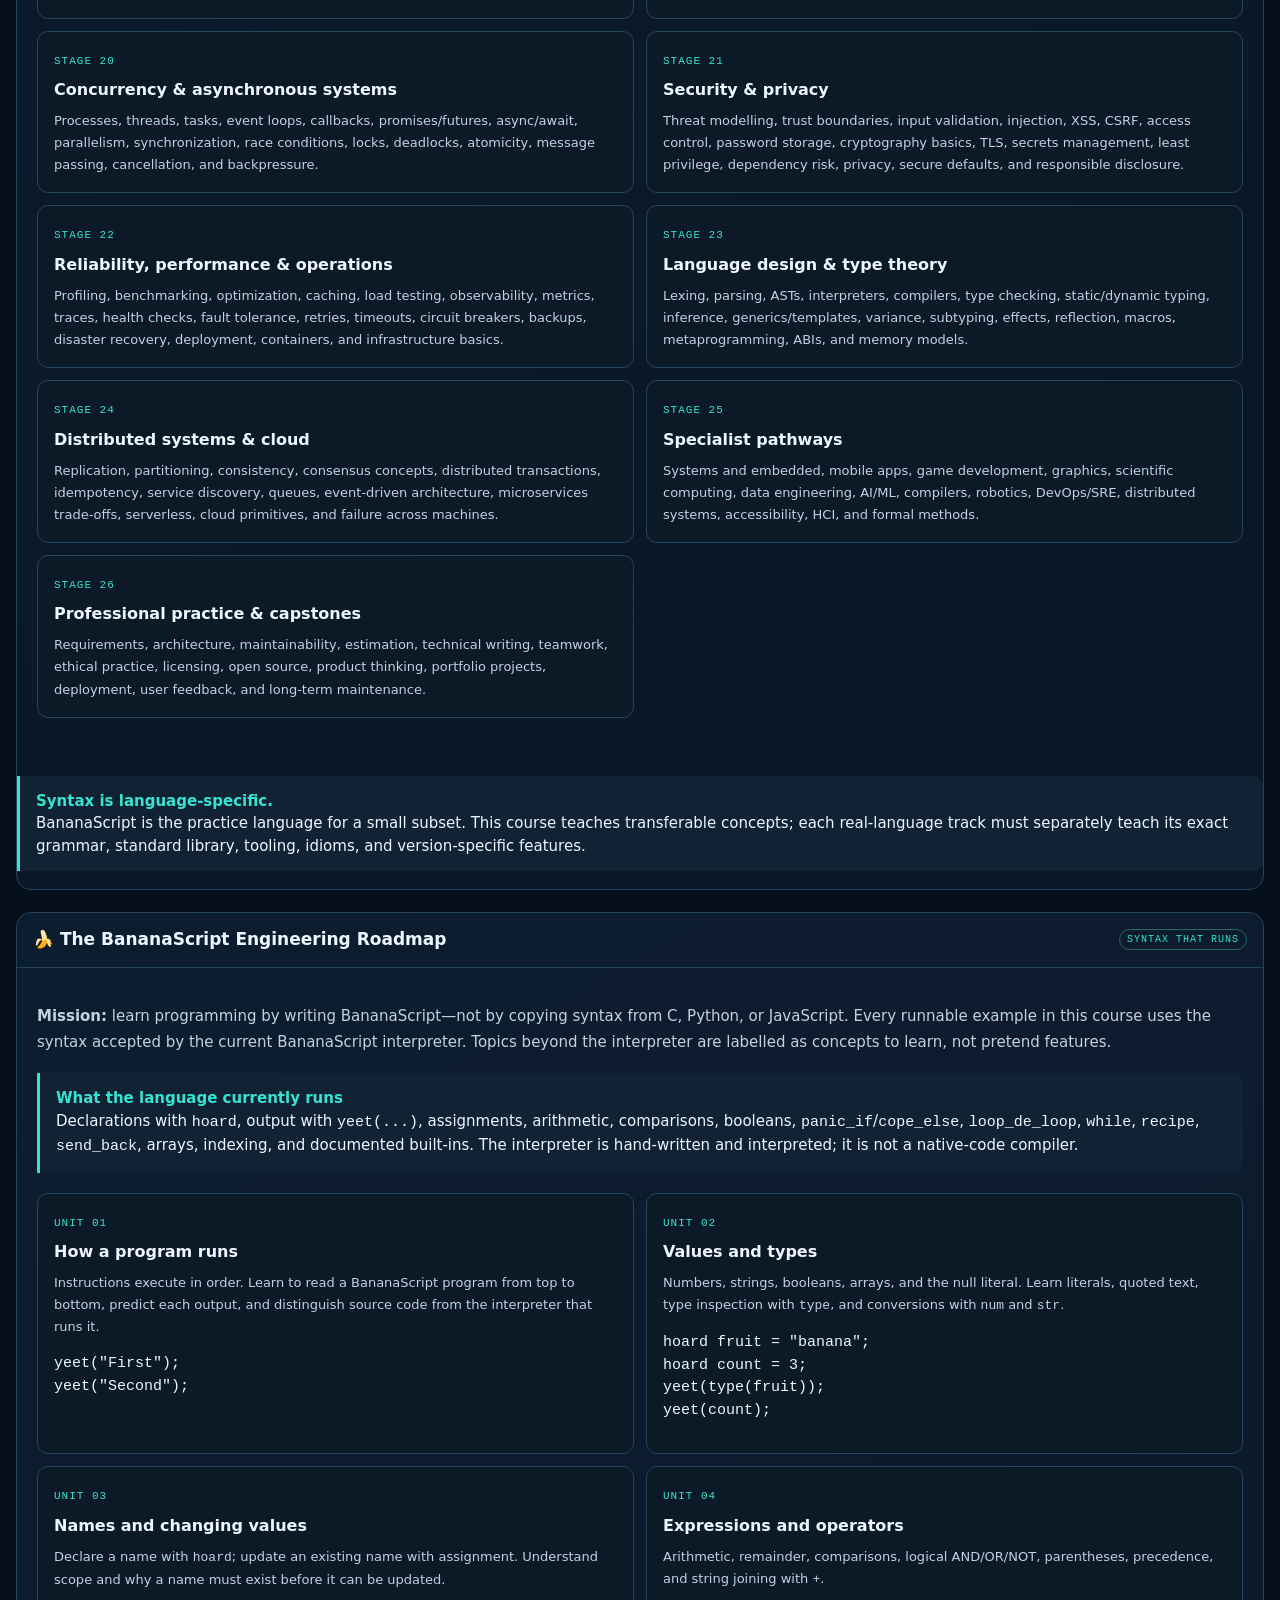
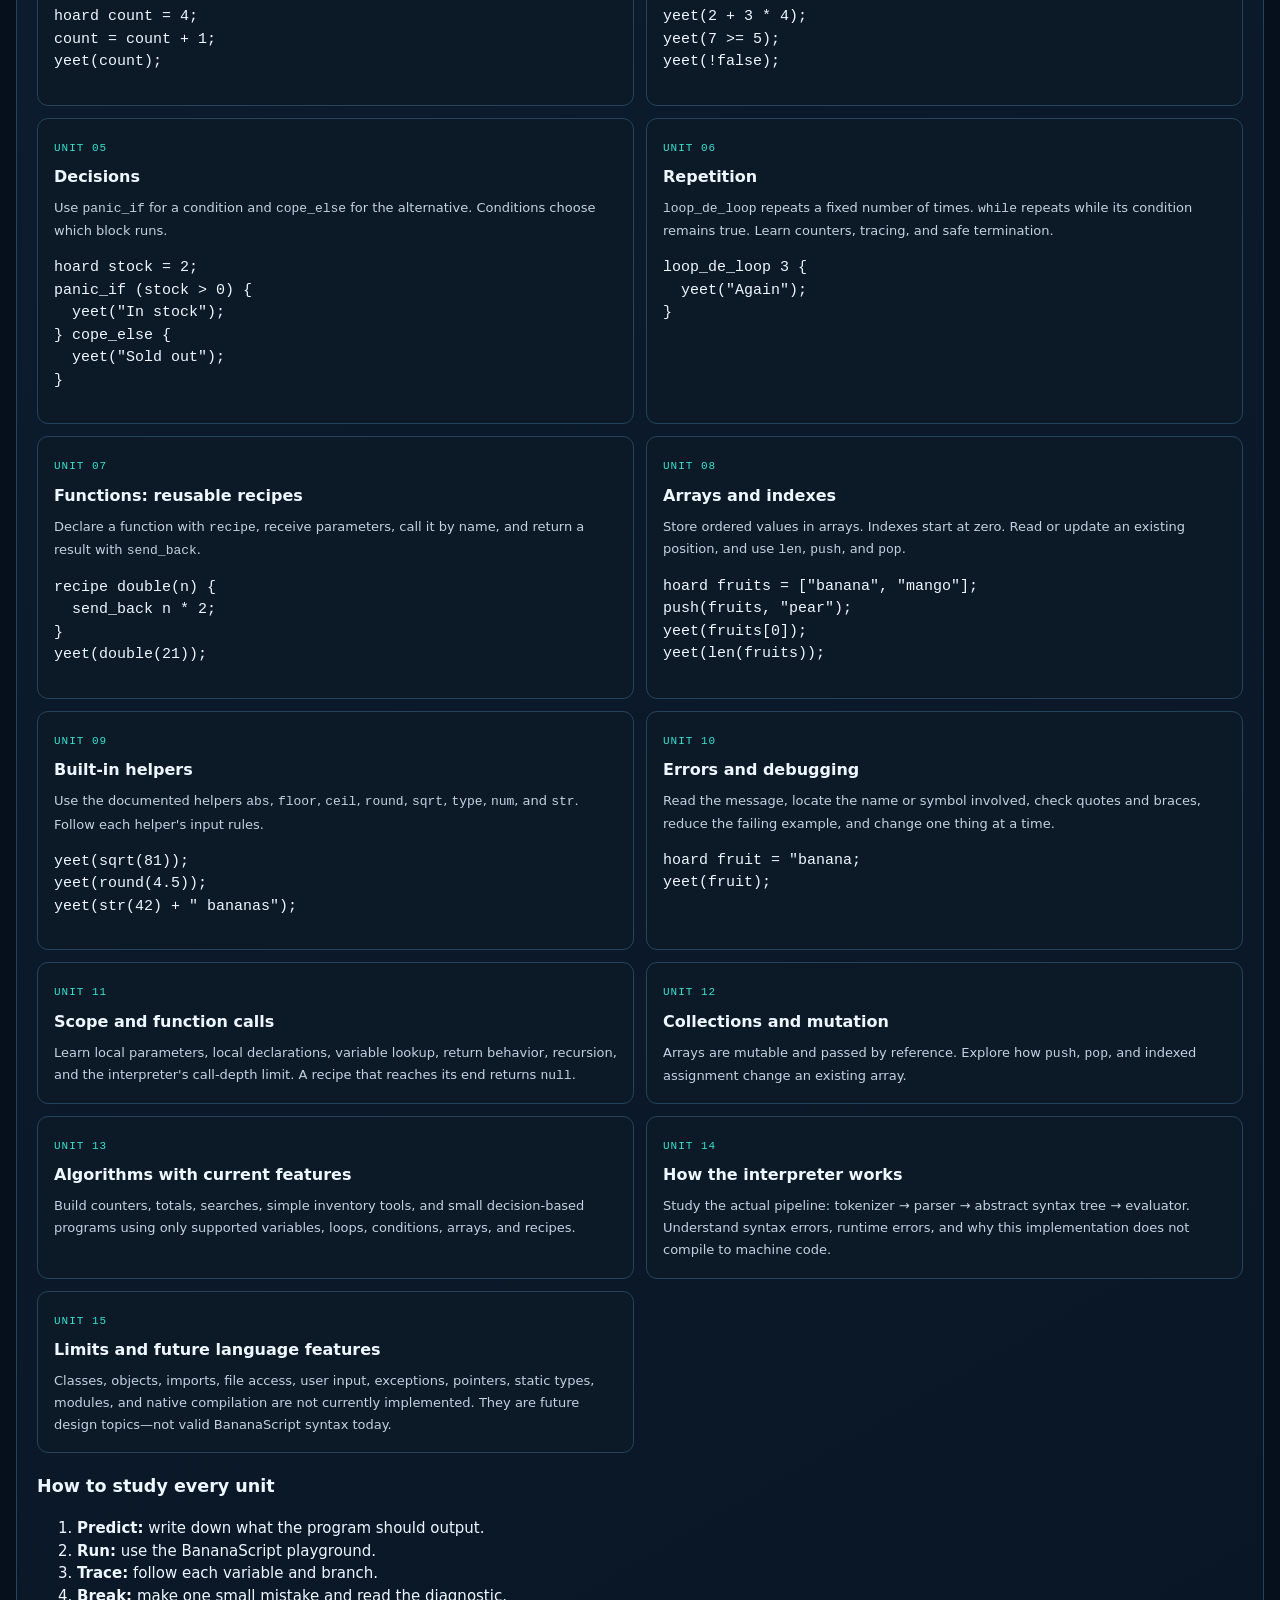
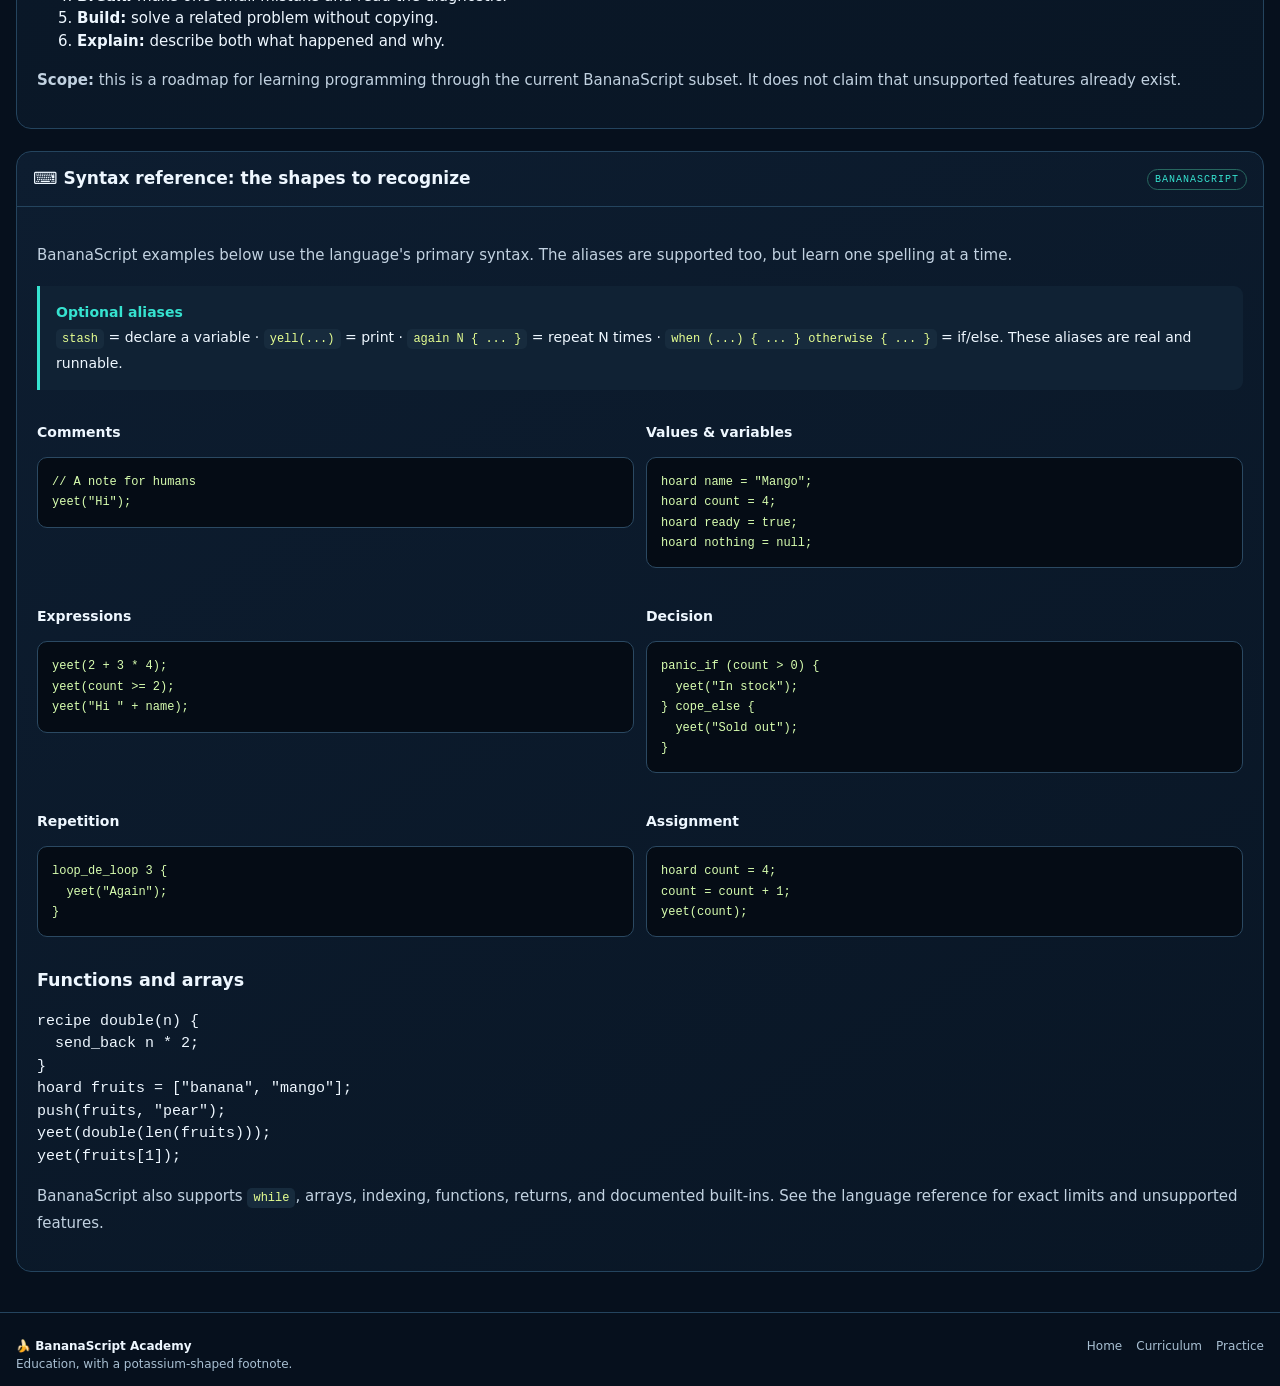
==== commit 59e524f6: "Refresh Academy count after deep curriculum expansion" ====
--- a/learn.html
+++ b/learn.html
@@ -1,7 +1,7 @@
-<!doctype html><html lang="en"><head><meta charset="utf-8"><meta name="viewport" content="width=device-width,initial-scale=1"><meta name="theme-color" content="#06101d"><meta name="description" content="Learn programming from zero to advanced with absurd examples, real concepts, and hands-on practice."><link rel="manifest" href="manifest.webmanifest"><link rel="icon" type="image/svg+xml" href="assets/banana.svg"><link rel="apple-touch-icon" href="assets/banana.svg"><title>BananaScript Academy — Learn to Code</title><link rel="stylesheet" href="css/style.css"><link rel="stylesheet" href="css/learn.css"><script src="js/learn.js?v=26" defer></script><script src="js/pwa.js" defer></script></head><body>
+<!doctype html><html lang="en"><head><meta charset="utf-8"><meta name="viewport" content="width=device-width,initial-scale=1"><meta name="theme-color" content="#06101d"><meta name="description" content="Learn programming from zero to advanced with absurd examples, real concepts, and hands-on practice."><link rel="manifest" href="manifest.webmanifest"><link rel="icon" type="image/svg+xml" href="assets/banana.svg"><link rel="apple-touch-icon" href="assets/banana.svg"><title>BananaScript Academy — Learn to Code</title><link rel="stylesheet" href="css/style.css"><link rel="stylesheet" href="css/learn.css"><script src="js/learn.js?v=27" defer></script><script src="js/pwa.js" defer></script></head><body>
 <header class="topbar"><div class="wrap nav"><a class="brand" href="index.html"><span class="banana">🍌</span> BananaScript<sup>™</sup></a><span class="tagline">ACADEMY OF QUESTIONABLE COMPUTING</span><nav class="navlinks"><a href="index.html">Home</a><a href="#curriculum">Curriculum</a><a href="#lesson">Lessons</a><a href="#practice">Practice</a></nav><div class="nav-actions"><button class="navbutton" id="installButton" hidden>⬇ Install app</button><a class="navbutton" href="index.html#playground">Open compiler ↗</a></div></div></header>
-<main class="wrap academy"><section class="academy-hero"><div><div class="eyebrow">BANANASCRIPT ACADEMY · COURSE 001</div><h1>From <span>zero</span> to<br>fruit engineer.</h1><p>A structured, hands-on course in programming fundamentals. The jokes are fictional. The concepts, syntax, and debugging habits are real enough to learn from.</p><a class="btn primary" href="#lesson">Start learning ↓</a> <span class="micro">133+ lessons · exercises · projects · quizzes · coding challenges</span></div><div class="course-stamp"><span>OFFICIAL</span><b>🍌</b><strong>ACADEMY<br>CURRICULUM</strong><small>Accredited by nobody</small></div></section>
-<section class="course-progress"><div class="progress-copy"><strong>Your session progress</strong><span id="progressText">0 of 133 lessons completed</span></div><div class="progress-track"><div id="progressBar"></div></div><small>Progress lasts only until you refresh this page. The Banana Council refuses to fund persistence.</small></section>
+<main class="wrap academy"><section class="academy-hero"><div><div class="eyebrow">BANANASCRIPT ACADEMY · COURSE 001</div><h1>From <span>zero</span> to<br>fruit engineer.</h1><p>A structured, hands-on course in programming fundamentals. The jokes are fictional. The concepts, syntax, and debugging habits are real enough to learn from.</p><a class="btn primary" href="#lesson">Start learning ↓</a> <span class="micro">200+ lessons · exercises · projects · quizzes · coding challenges</span></div><div class="course-stamp"><span>OFFICIAL</span><b>🍌</b><strong>ACADEMY<br>CURRICULUM</strong><small>Accredited by nobody</small></div></section>
+<section class="course-progress"><div class="progress-copy"><strong>Your session progress</strong><span id="progressText">0 of 200+ lessons completed</span></div><div class="progress-track"><div id="progressBar"></div></div><small>Progress lasts only until you refresh this page. The Banana Council refuses to fund persistence.</small></section>
 <section class="academy-layout" id="curriculum"><aside class="course-sidebar panel"><div class="panelhead"><h2>📚 Curriculum</h2><span class="pill">BEGINNER</span></div><div class="module-list" id="moduleList"></div><div class="sidebar-note"><strong>🎓 Learning policy</strong><p>Read the idea, inspect the example, predict the output, then try it yourself. Copy-paste is permitted; understanding is strongly encouraged by the imaginary dean.</p></div></aside>
 <article class="lesson-panel panel" id="lesson"><div class="lesson-top"><span class="pill" id="lessonModule">MODULE 01</span><span class="micro" id="lessonDuration">6 min</span></div><div id="lessonContent" class="lesson-content"></div><div class="lesson-nav"><button class="btn" id="prevLesson">← Previous</button><button class="btn primary" id="completeLesson">Mark complete ✓</button><button class="btn" id="nextLesson">Next lesson →</button></div></article></section>
 <section class="practice-section panel" id="practice"><div class="panelhead"><h2>🧪 Practice Lab</h2><span class="pill">NO GRADES, ONLY GROWTH</span></div><div class="practice-grid"><div><h3 id="challengeTitle">Challenge 01: Say hello</h3><p id="challengePrompt"></p><label for="challengeEditor" class="sr">Practice code editor</label><textarea id="challengeEditor" class="editor challenge-editor" spellcheck="false"></textarea><div class="toolbar"><button class="btn primary" id="checkChallenge">Run &amp; check</button><button class="btn" id="loadHint">Show hint</button><button class="btn" id="loadSolution">Show solution</button><button class="btn" id="nextChallenge">Next challenge →</button></div><div class="feedback" id="challengeFeedback" aria-live="polite"></div></div><div><h3>Compiler output</h3><div class="codebox"><div class="editorbar"><span>practice.stdout</span><span id="practiceState">READY</span></div><pre class="output" id="practiceOutput"></pre></div><div class="quizbox"><h3>🧠 Quick check</h3><p id="quizQuestion"></p><div id="quizOptions" class="quiz-options"></div><div id="quizFeedback" aria-live="polite"></div><button class="btn" id="nextQuiz">Next question →</button></div></div></div></section>
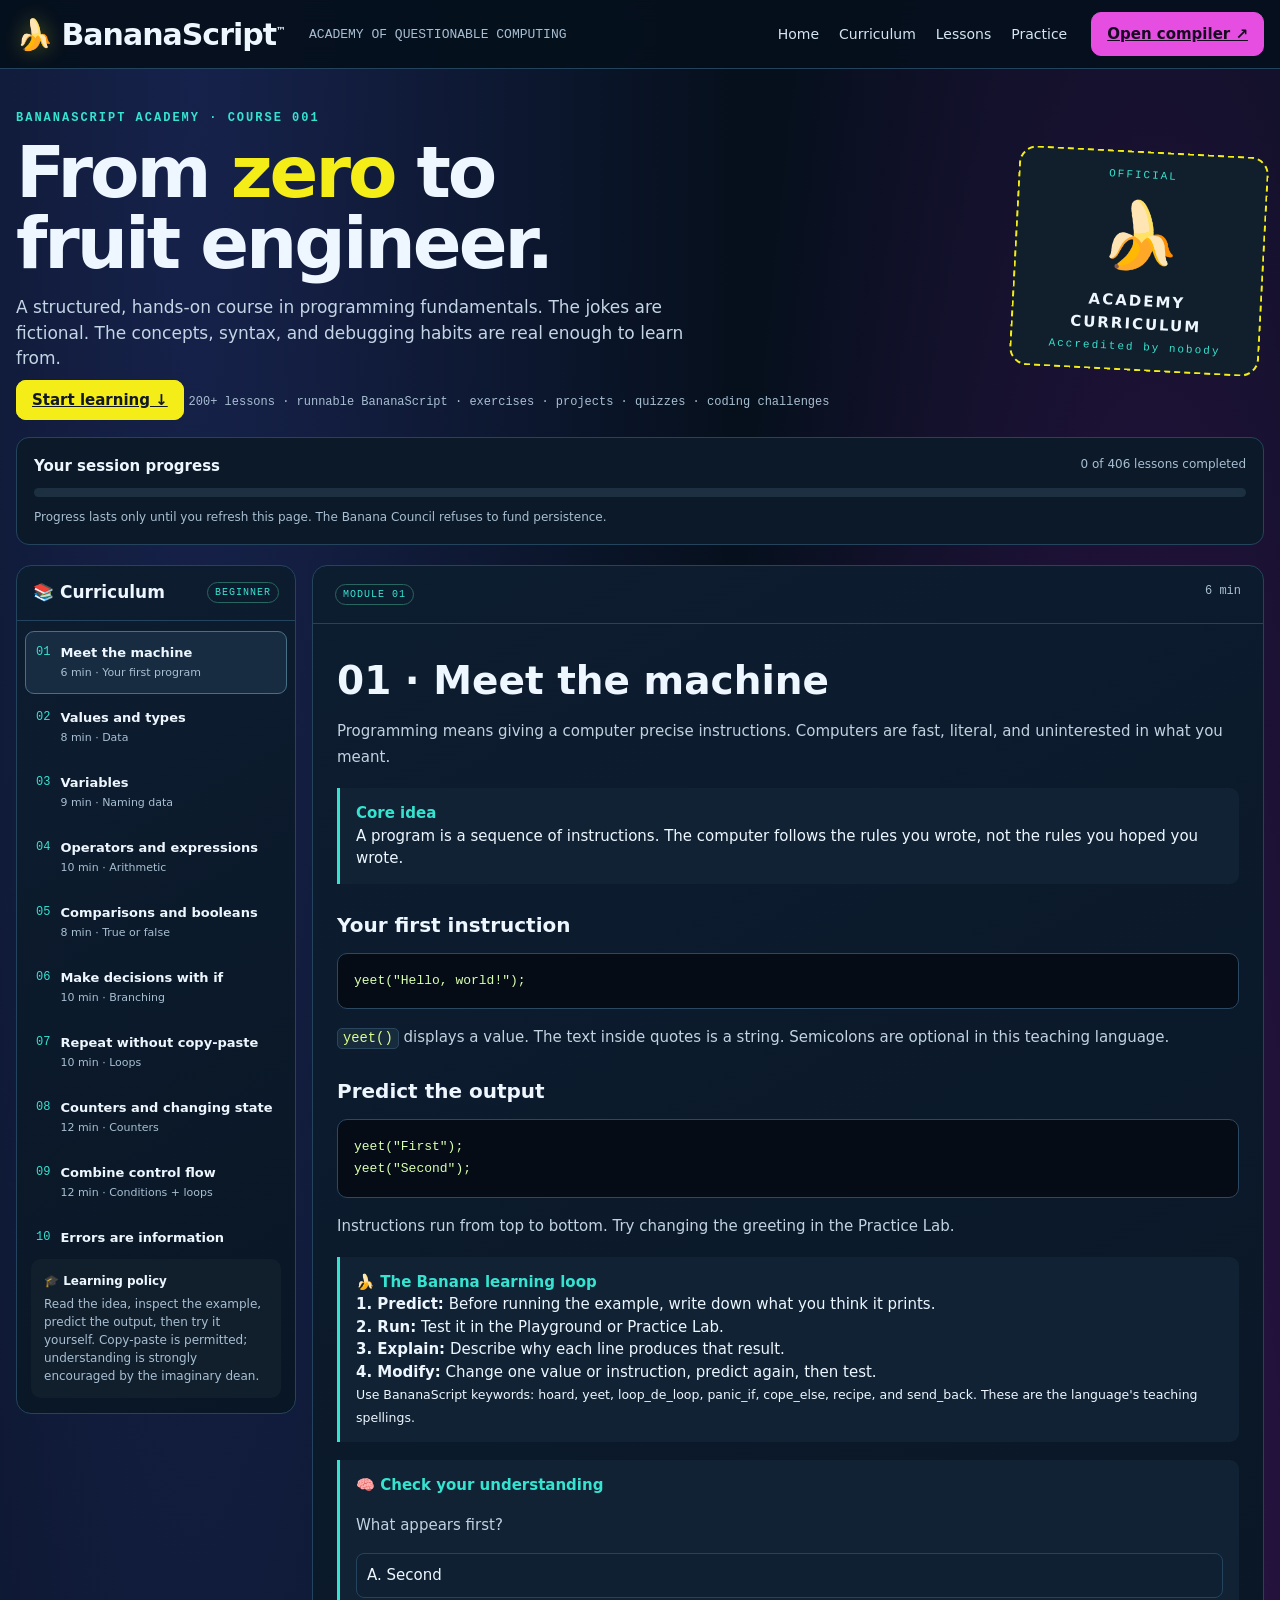
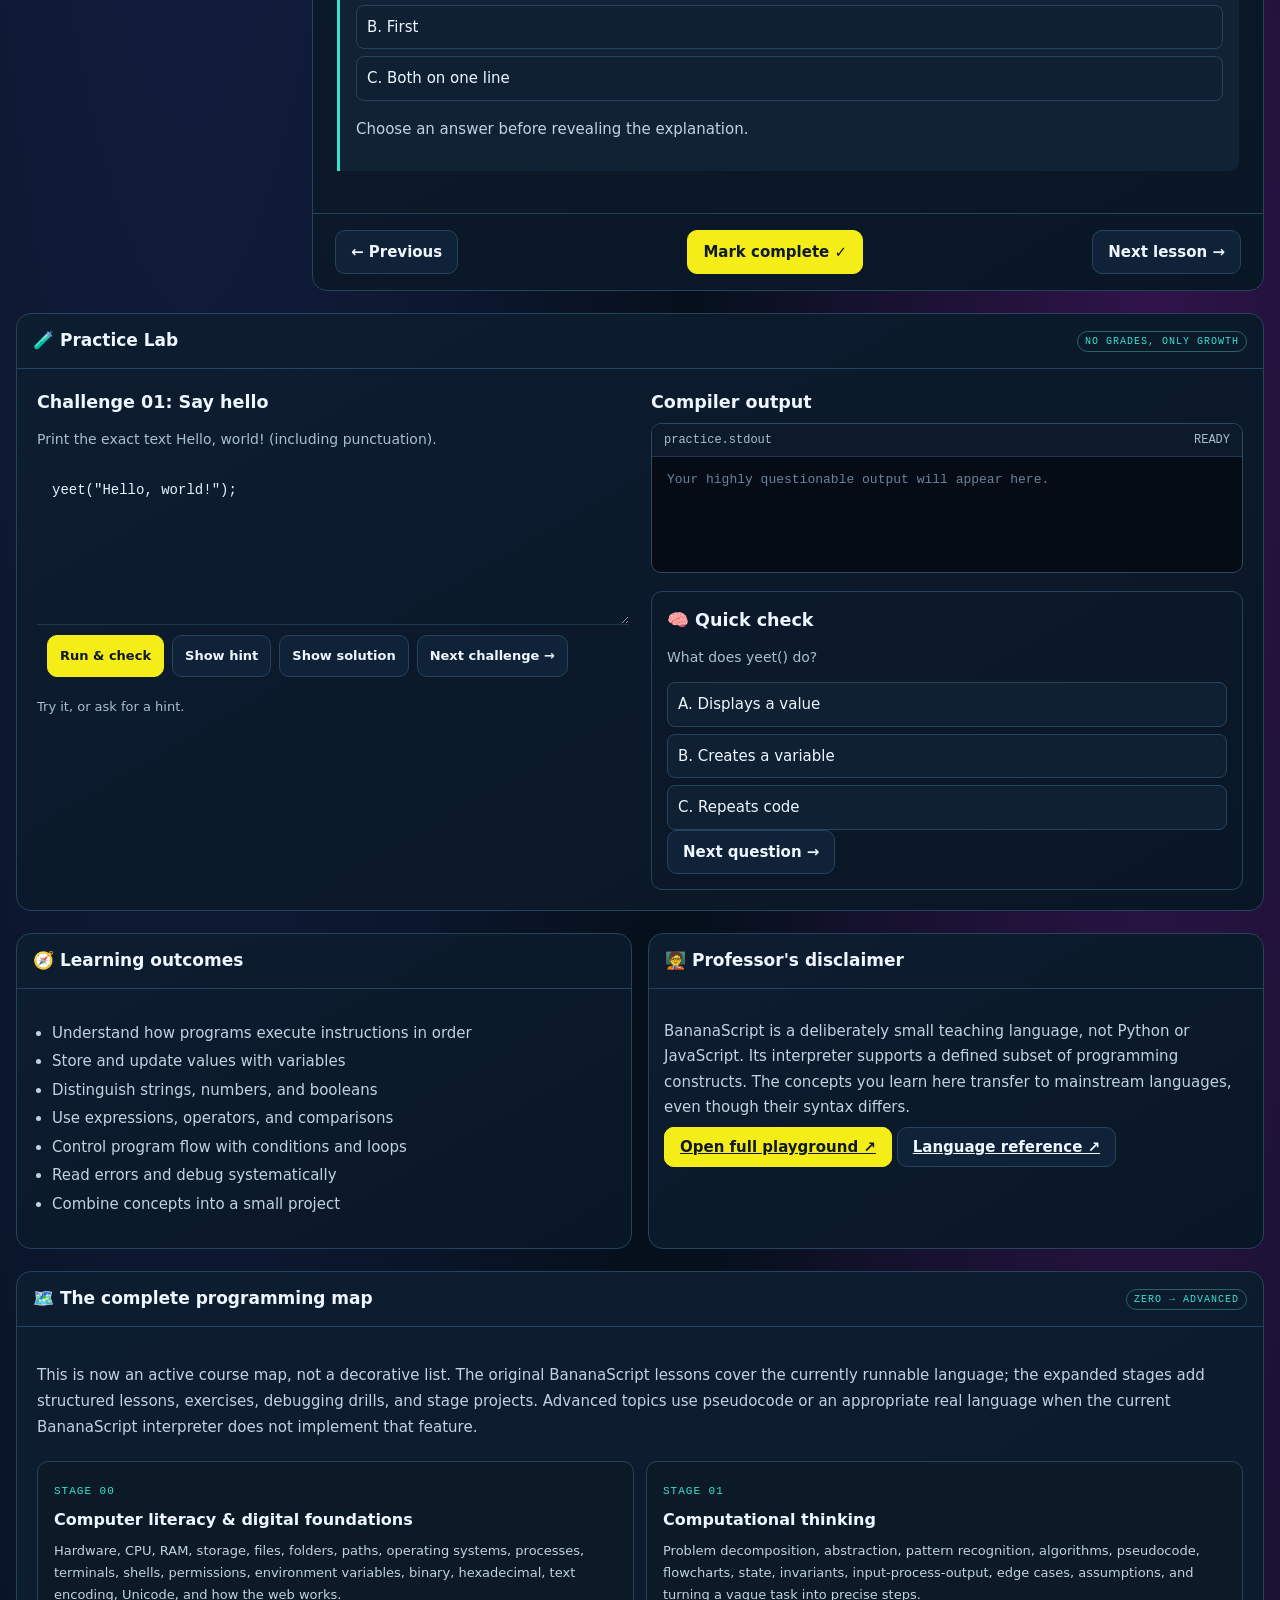
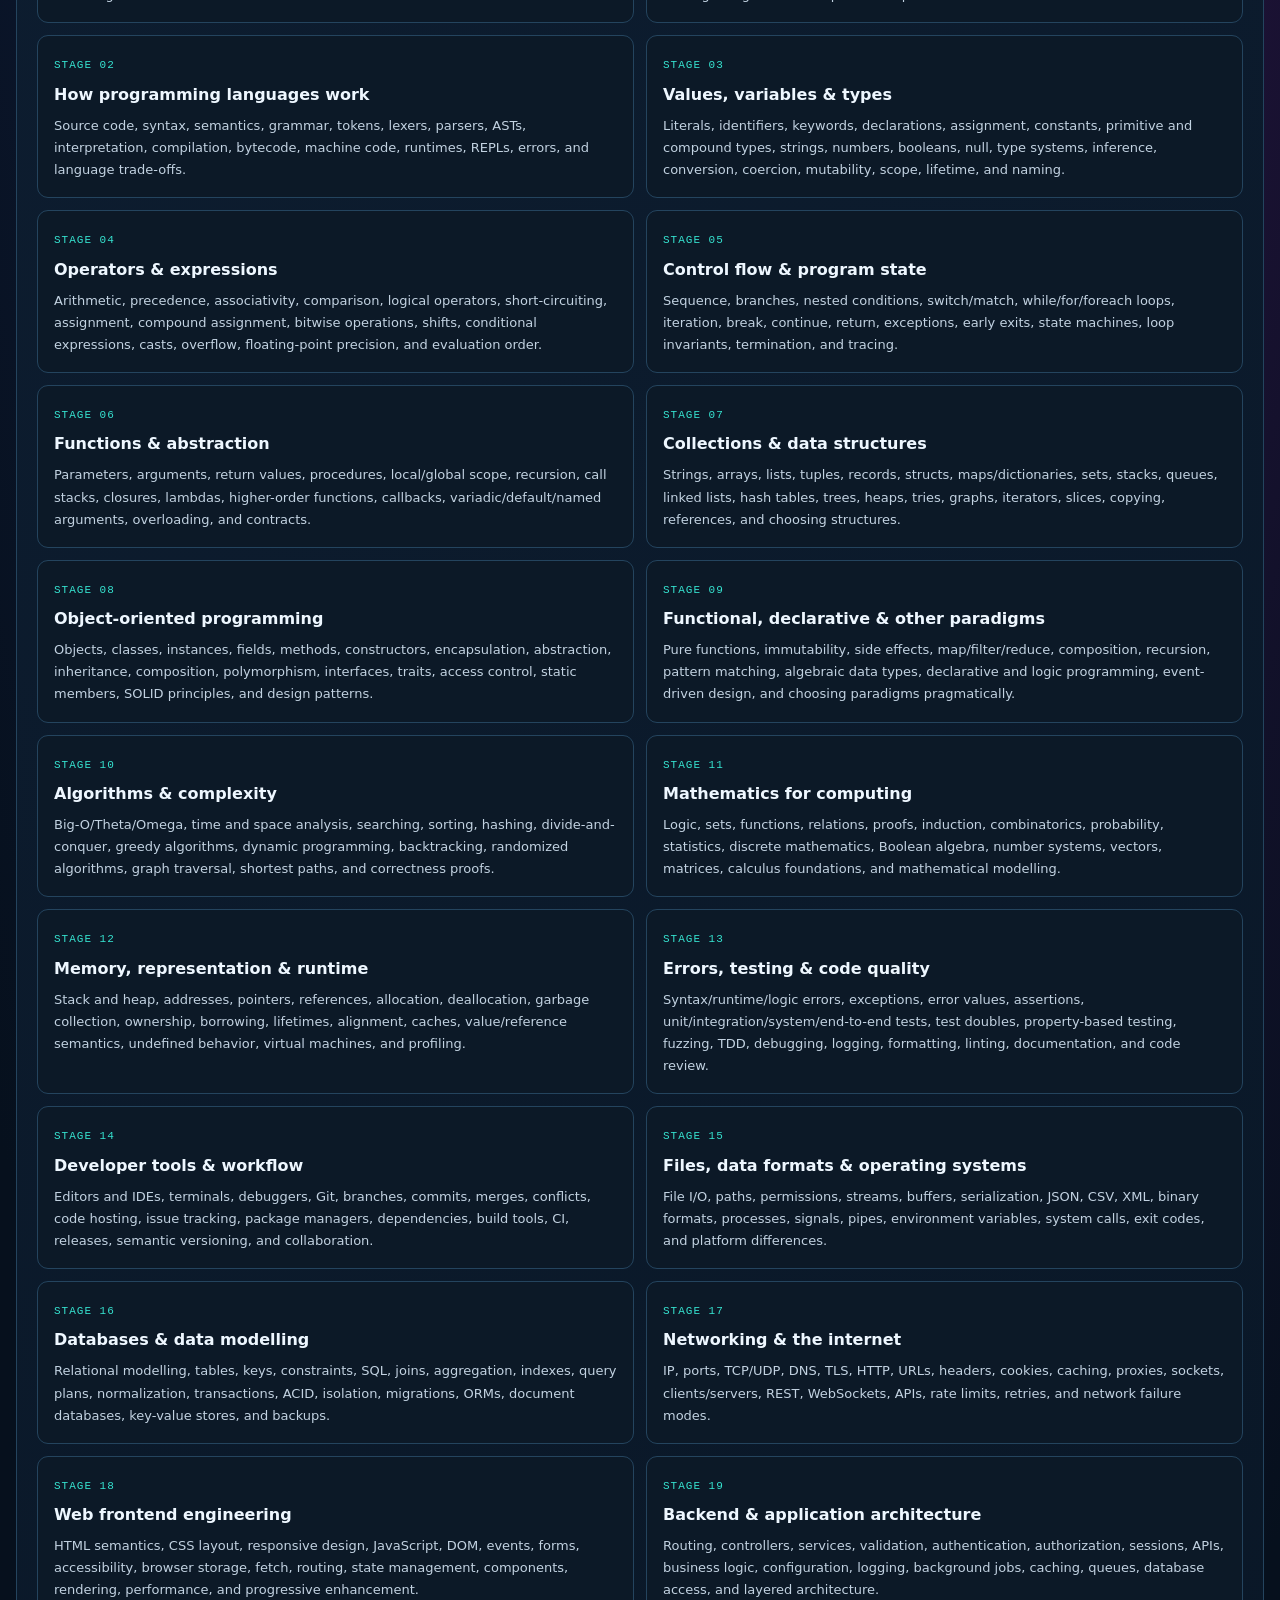
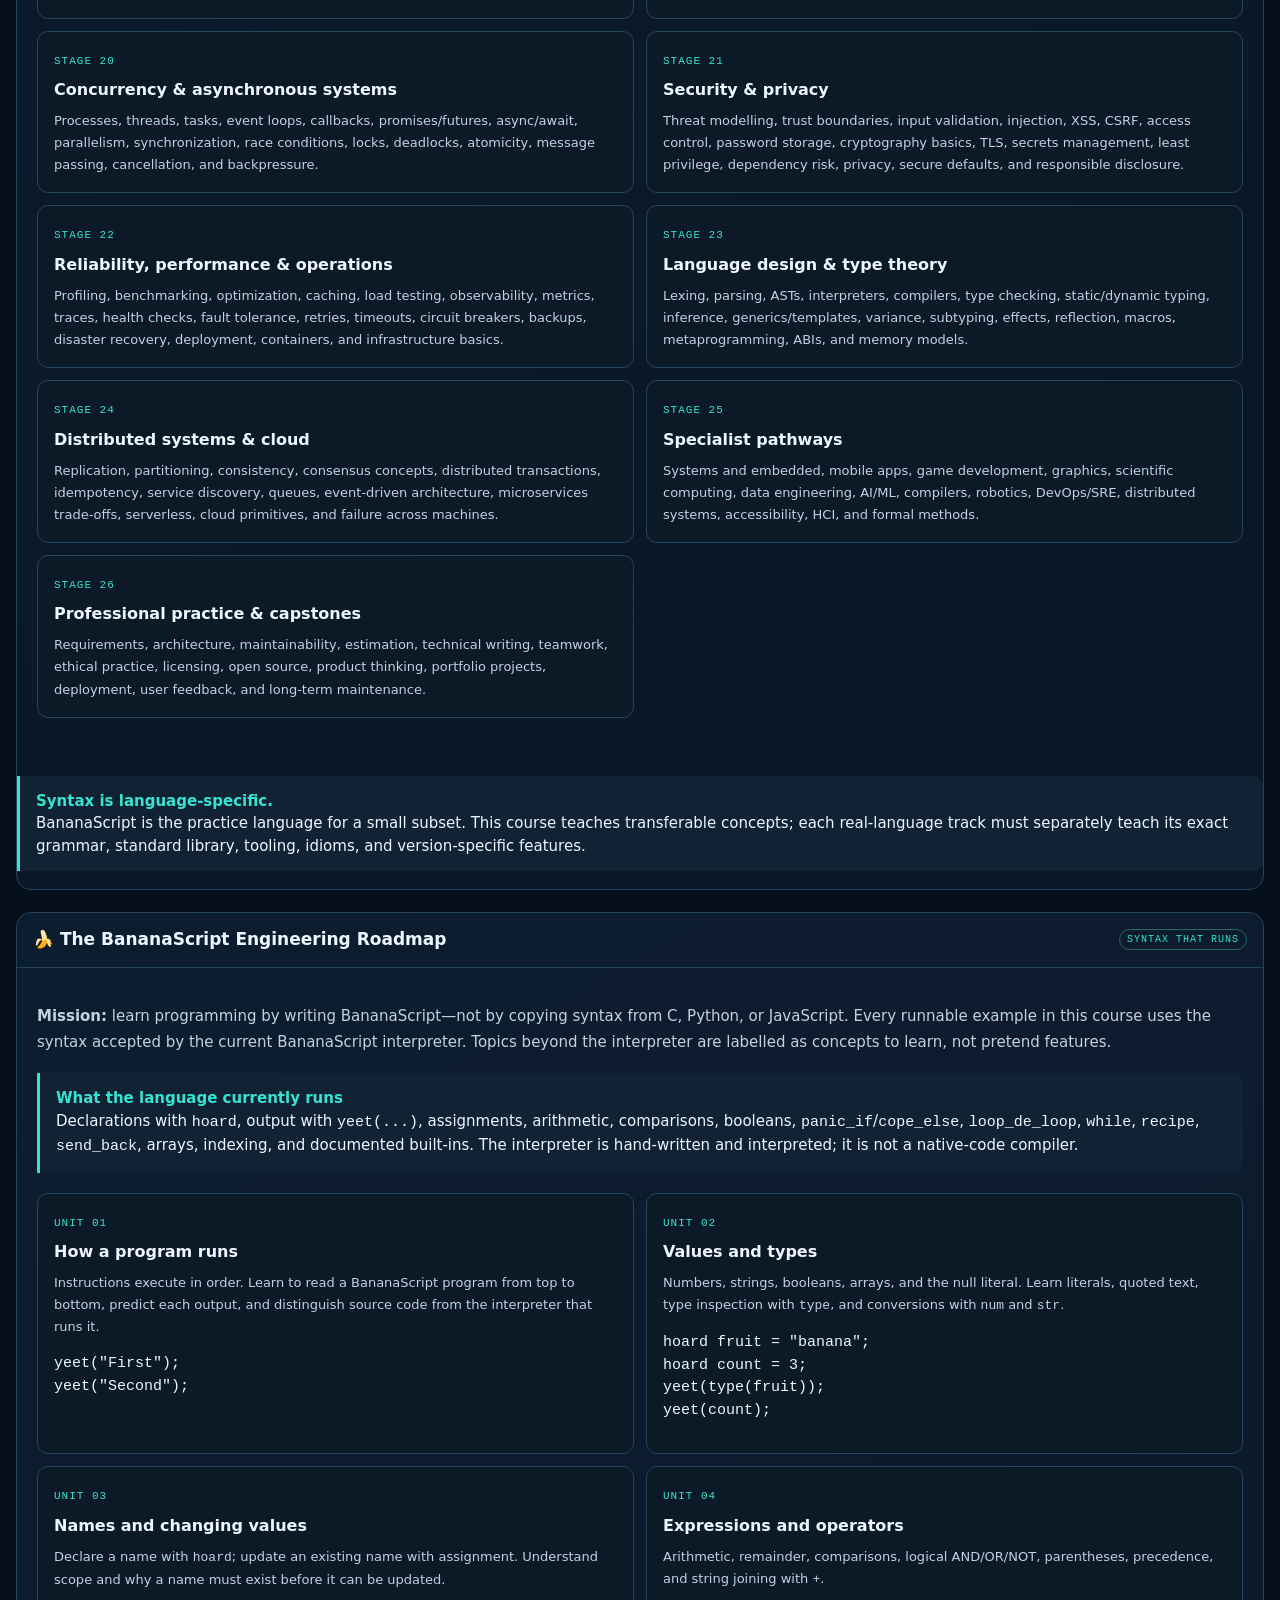
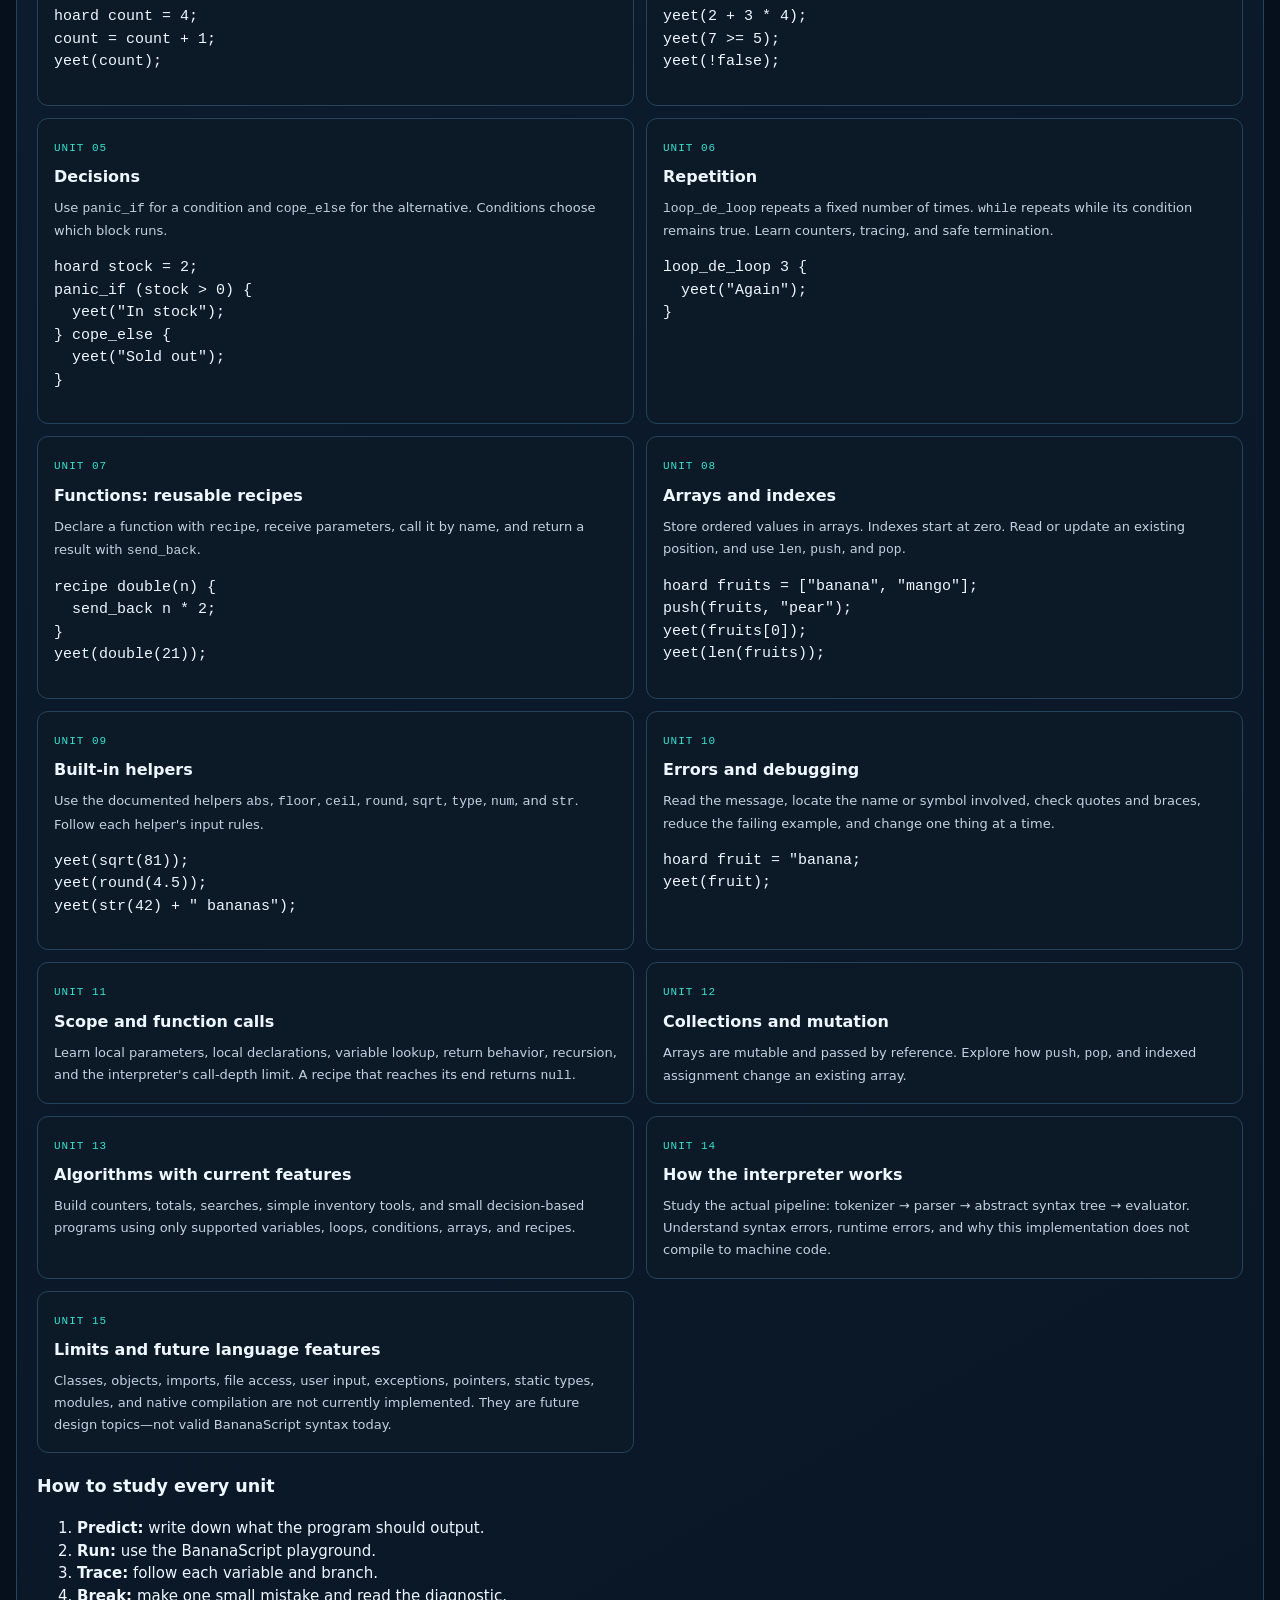
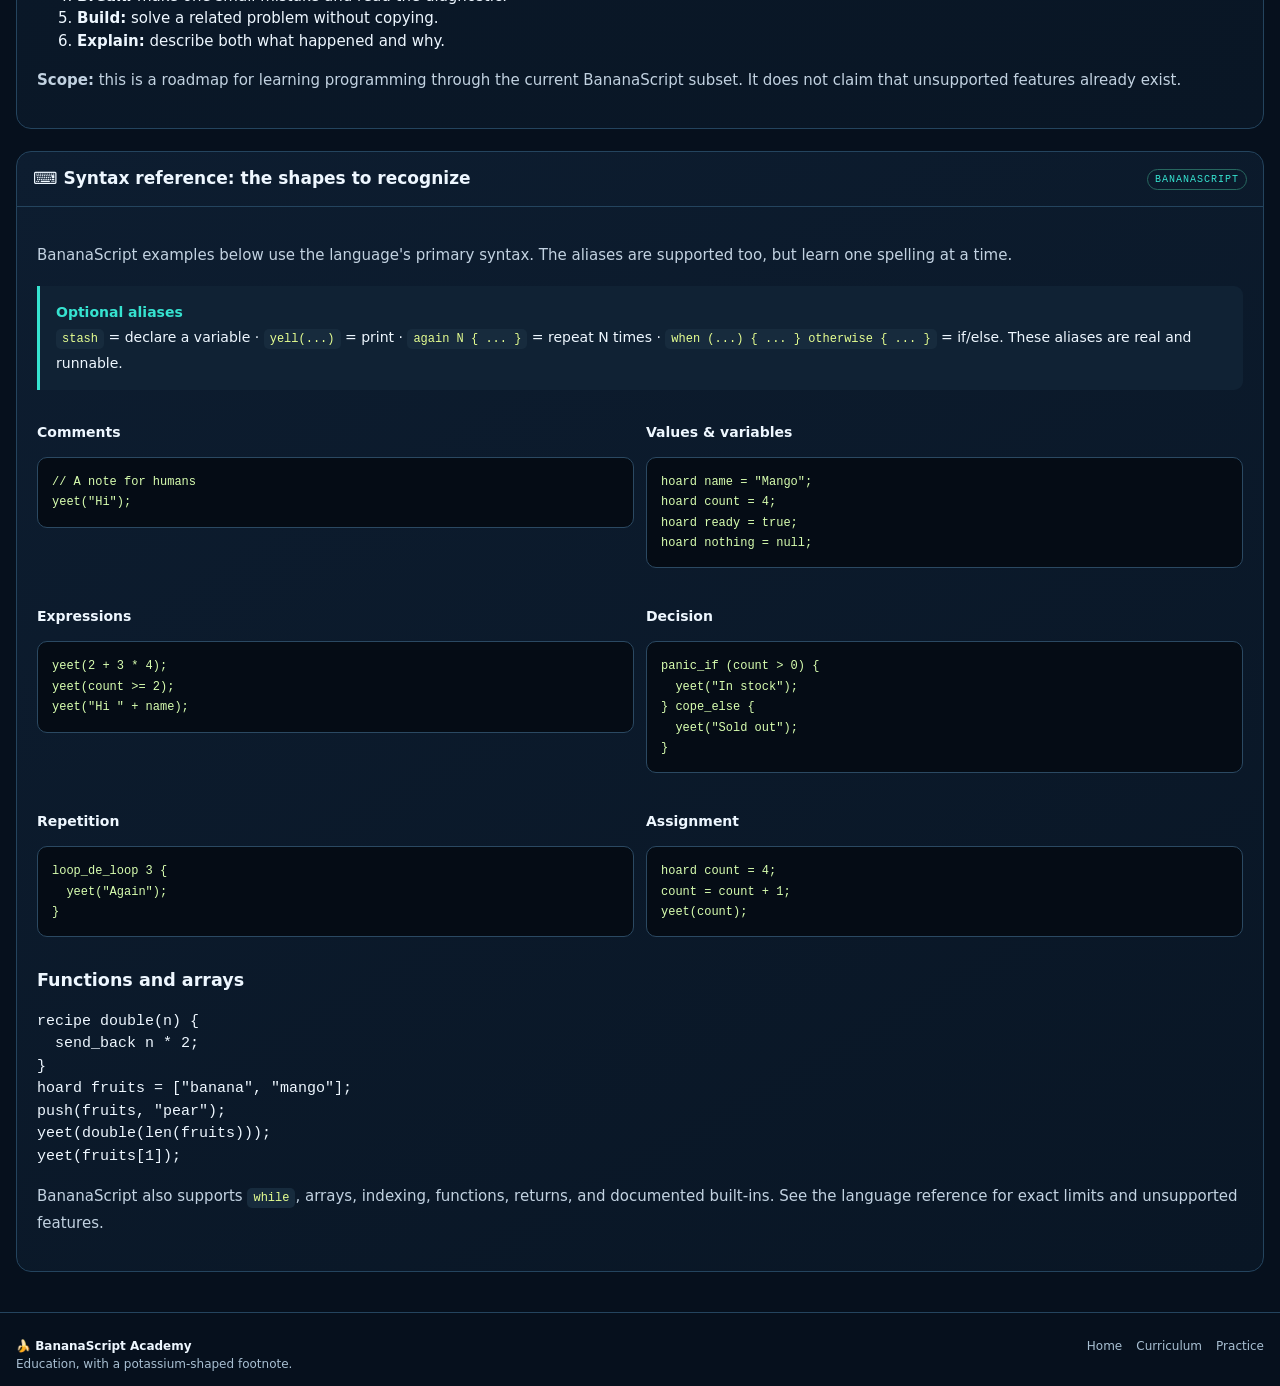
==== commit 135f99c5: "Run the shared BananaScript compiler inside Academy" ====
--- a/learn.html
+++ b/learn.html
@@ -1,6 +1,6 @@
-<!doctype html><html lang="en"><head><meta charset="utf-8"><meta name="viewport" content="width=device-width,initial-scale=1"><meta name="theme-color" content="#06101d"><meta name="description" content="Learn programming from zero to advanced with absurd examples, real concepts, and hands-on practice."><link rel="manifest" href="manifest.webmanifest"><link rel="icon" type="image/svg+xml" href="assets/banana.svg"><link rel="apple-touch-icon" href="assets/banana.svg"><title>BananaScript Academy — Learn to Code</title><link rel="stylesheet" href="css/style.css"><link rel="stylesheet" href="css/learn.css"><script src="js/learn.js?v=27" defer></script><script src="js/pwa.js" defer></script></head><body>
+<!doctype html><html lang="en"><head><meta charset="utf-8"><meta name="viewport" content="width=device-width,initial-scale=1"><meta name="theme-color" content="#06101d"><meta name="description" content="Learn programming from zero to advanced with absurd examples, real concepts, and hands-on practice."><link rel="manifest" href="manifest.webmanifest"><link rel="icon" type="image/svg+xml" href="assets/banana.svg"><link rel="apple-touch-icon" href="assets/banana.svg"><title>BananaScript Academy — Learn to Code</title><link rel="stylesheet" href="css/style.css"><link rel="stylesheet" href="css/learn.css"><script src="js/banana.js?v=1" defer></script><script src="js/learn.js?v=28" defer></script><script src="js/pwa.js" defer></script></head><body>
 <header class="topbar"><div class="wrap nav"><a class="brand" href="index.html"><span class="banana">🍌</span> BananaScript<sup>™</sup></a><span class="tagline">ACADEMY OF QUESTIONABLE COMPUTING</span><nav class="navlinks"><a href="index.html">Home</a><a href="#curriculum">Curriculum</a><a href="#lesson">Lessons</a><a href="#practice">Practice</a></nav><div class="nav-actions"><button class="navbutton" id="installButton" hidden>⬇ Install app</button><a class="navbutton" href="index.html#playground">Open compiler ↗</a></div></div></header>
-<main class="wrap academy"><section class="academy-hero"><div><div class="eyebrow">BANANASCRIPT ACADEMY · COURSE 001</div><h1>From <span>zero</span> to<br>fruit engineer.</h1><p>A structured, hands-on course in programming fundamentals. The jokes are fictional. The concepts, syntax, and debugging habits are real enough to learn from.</p><a class="btn primary" href="#lesson">Start learning ↓</a> <span class="micro">200+ lessons · exercises · projects · quizzes · coding challenges</span></div><div class="course-stamp"><span>OFFICIAL</span><b>🍌</b><strong>ACADEMY<br>CURRICULUM</strong><small>Accredited by nobody</small></div></section>
+<main class="wrap academy"><section class="academy-hero"><div><div class="eyebrow">BANANASCRIPT ACADEMY · COURSE 001</div><h1>From <span>zero</span> to<br>fruit engineer.</h1><p>A structured, hands-on course in programming fundamentals. The jokes are fictional. The concepts, syntax, and debugging habits are real enough to learn from.</p><a class="btn primary" href="#lesson">Start learning ↓</a> <span class="micro">200+ lessons · runnable BananaScript · exercises · projects · quizzes · coding challenges</span></div><div class="course-stamp"><span>OFFICIAL</span><b>🍌</b><strong>ACADEMY<br>CURRICULUM</strong><small>Accredited by nobody</small></div></section>
 <section class="course-progress"><div class="progress-copy"><strong>Your session progress</strong><span id="progressText">0 of 200+ lessons completed</span></div><div class="progress-track"><div id="progressBar"></div></div><small>Progress lasts only until you refresh this page. The Banana Council refuses to fund persistence.</small></section>
 <section class="academy-layout" id="curriculum"><aside class="course-sidebar panel"><div class="panelhead"><h2>📚 Curriculum</h2><span class="pill">BEGINNER</span></div><div class="module-list" id="moduleList"></div><div class="sidebar-note"><strong>🎓 Learning policy</strong><p>Read the idea, inspect the example, predict the output, then try it yourself. Copy-paste is permitted; understanding is strongly encouraged by the imaginary dean.</p></div></aside>
 <article class="lesson-panel panel" id="lesson"><div class="lesson-top"><span class="pill" id="lessonModule">MODULE 01</span><span class="micro" id="lessonDuration">6 min</span></div><div id="lessonContent" class="lesson-content"></div><div class="lesson-nav"><button class="btn" id="prevLesson">← Previous</button><button class="btn primary" id="completeLesson">Mark complete ✓</button><button class="btn" id="nextLesson">Next lesson →</button></div></article></section>
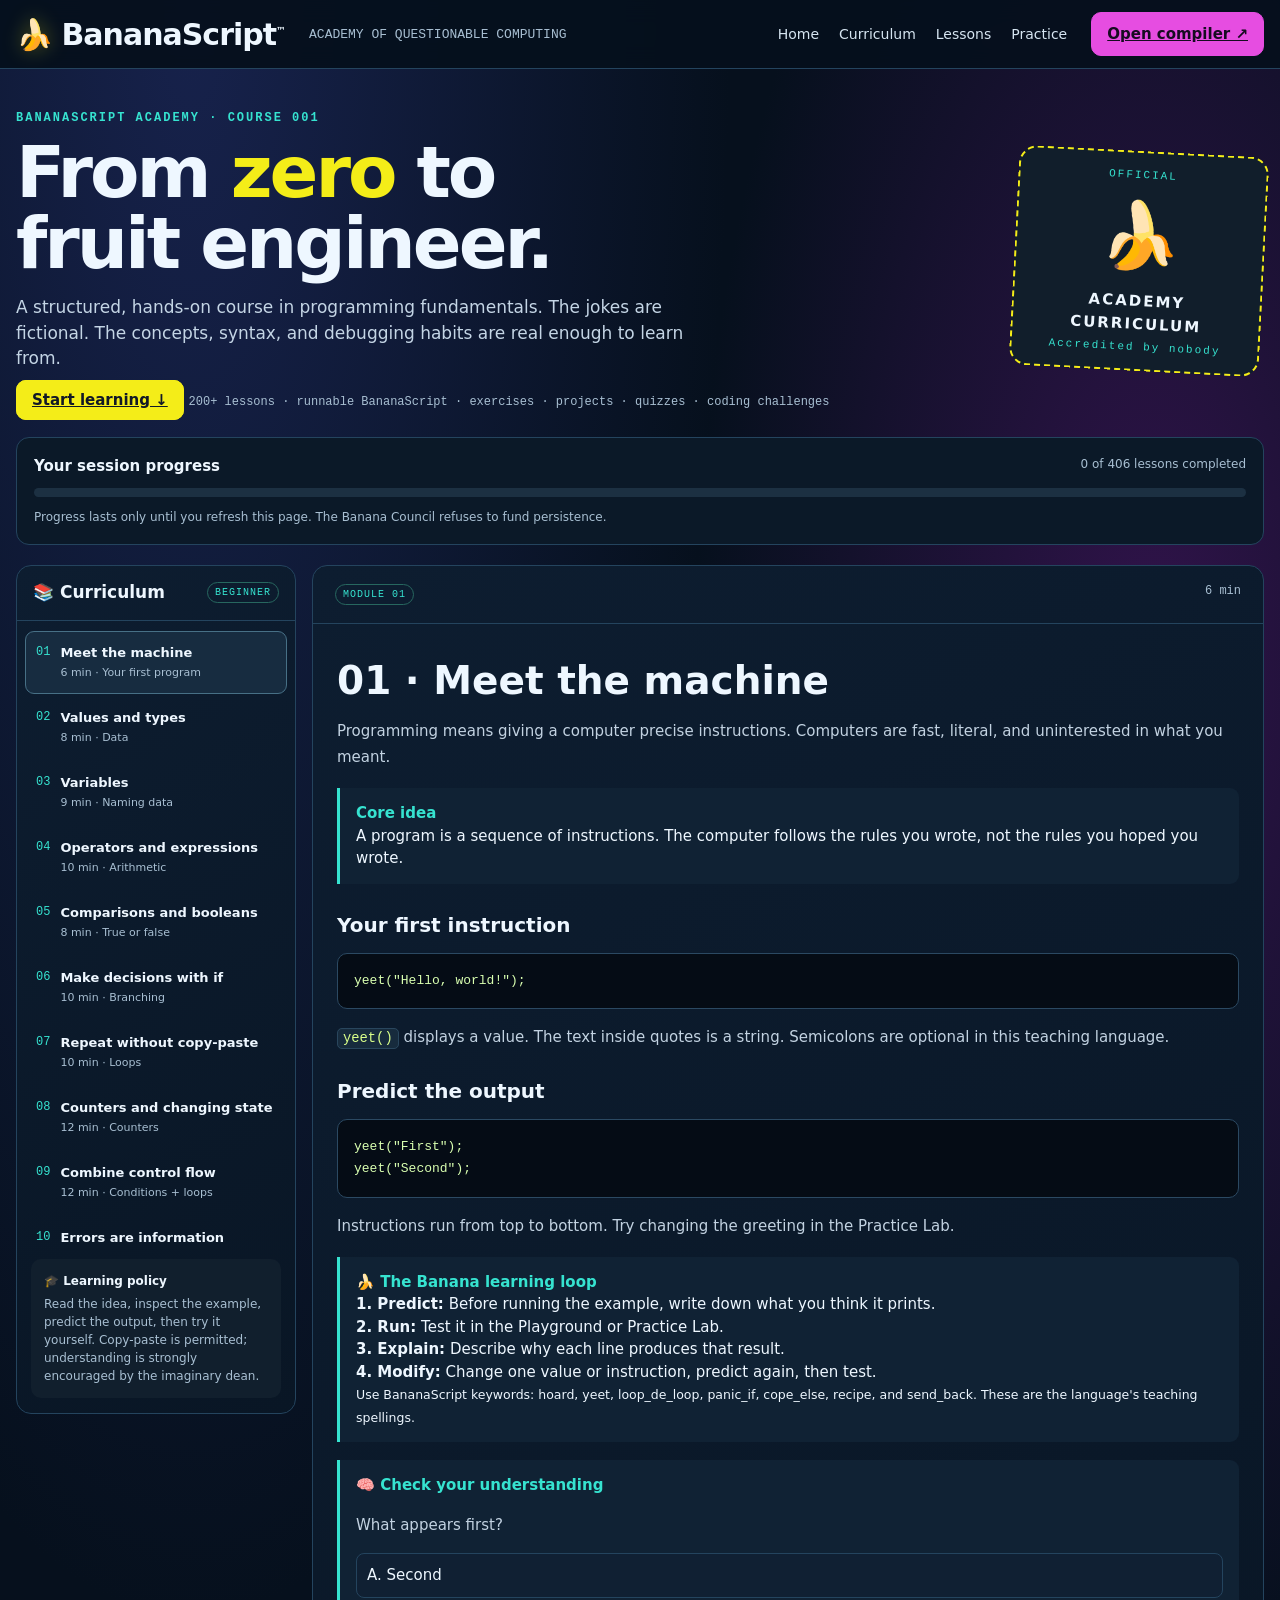
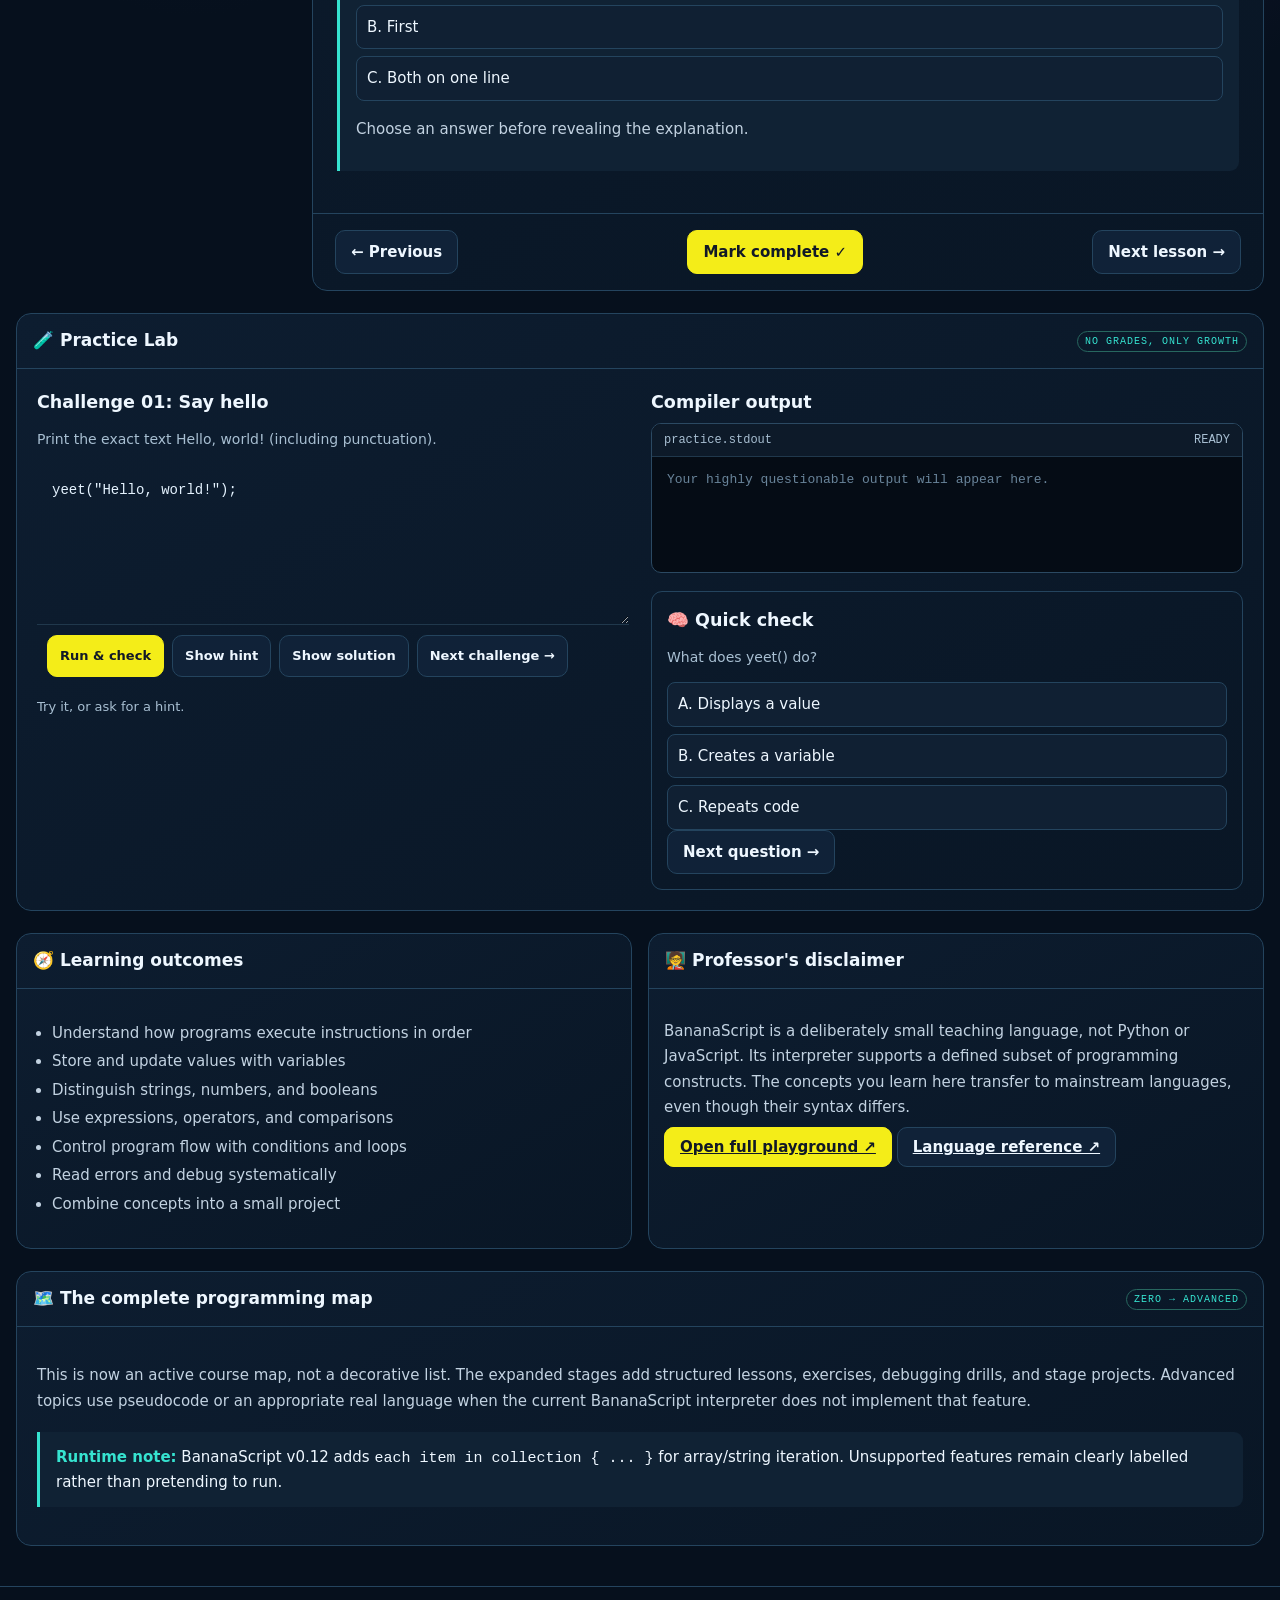
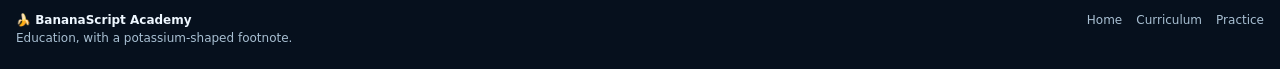
==== commit 6fc13c83: "Refresh Academy runtime cache for BananaScript v0.12" ====
--- a/learn.html
+++ b/learn.html
@@ -1,97 +1 @@
-<!doctype html><html lang="en"><head><meta charset="utf-8"><meta name="viewport" content="width=device-width,initial-scale=1"><meta name="theme-color" content="#06101d"><meta name="description" content="Learn programming from zero to advanced with absurd examples, real concepts, and hands-on practice."><link rel="manifest" href="manifest.webmanifest"><link rel="icon" type="image/svg+xml" href="assets/banana.svg"><link rel="apple-touch-icon" href="assets/banana.svg"><title>BananaScript Academy — Learn to Code</title><link rel="stylesheet" href="css/style.css"><link rel="stylesheet" href="css/learn.css"><script src="js/banana.js?v=1" defer></script><script src="js/learn.js?v=28" defer></script><script src="js/pwa.js" defer></script></head><body>
-<header class="topbar"><div class="wrap nav"><a class="brand" href="index.html"><span class="banana">🍌</span> BananaScript<sup>™</sup></a><span class="tagline">ACADEMY OF QUESTIONABLE COMPUTING</span><nav class="navlinks"><a href="index.html">Home</a><a href="#curriculum">Curriculum</a><a href="#lesson">Lessons</a><a href="#practice">Practice</a></nav><div class="nav-actions"><button class="navbutton" id="installButton" hidden>⬇ Install app</button><a class="navbutton" href="index.html#playground">Open compiler ↗</a></div></div></header>
-<main class="wrap academy"><section class="academy-hero"><div><div class="eyebrow">BANANASCRIPT ACADEMY · COURSE 001</div><h1>From <span>zero</span> to<br>fruit engineer.</h1><p>A structured, hands-on course in programming fundamentals. The jokes are fictional. The concepts, syntax, and debugging habits are real enough to learn from.</p><a class="btn primary" href="#lesson">Start learning ↓</a> <span class="micro">200+ lessons · runnable BananaScript · exercises · projects · quizzes · coding challenges</span></div><div class="course-stamp"><span>OFFICIAL</span><b>🍌</b><strong>ACADEMY<br>CURRICULUM</strong><small>Accredited by nobody</small></div></section>
-<section class="course-progress"><div class="progress-copy"><strong>Your session progress</strong><span id="progressText">0 of 200+ lessons completed</span></div><div class="progress-track"><div id="progressBar"></div></div><small>Progress lasts only until you refresh this page. The Banana Council refuses to fund persistence.</small></section>
-<section class="academy-layout" id="curriculum"><aside class="course-sidebar panel"><div class="panelhead"><h2>📚 Curriculum</h2><span class="pill">BEGINNER</span></div><div class="module-list" id="moduleList"></div><div class="sidebar-note"><strong>🎓 Learning policy</strong><p>Read the idea, inspect the example, predict the output, then try it yourself. Copy-paste is permitted; understanding is strongly encouraged by the imaginary dean.</p></div></aside>
-<article class="lesson-panel panel" id="lesson"><div class="lesson-top"><span class="pill" id="lessonModule">MODULE 01</span><span class="micro" id="lessonDuration">6 min</span></div><div id="lessonContent" class="lesson-content"></div><div class="lesson-nav"><button class="btn" id="prevLesson">← Previous</button><button class="btn primary" id="completeLesson">Mark complete ✓</button><button class="btn" id="nextLesson">Next lesson →</button></div></article></section>
-<section class="practice-section panel" id="practice"><div class="panelhead"><h2>🧪 Practice Lab</h2><span class="pill">NO GRADES, ONLY GROWTH</span></div><div class="practice-grid"><div><h3 id="challengeTitle">Challenge 01: Say hello</h3><p id="challengePrompt"></p><label for="challengeEditor" class="sr">Practice code editor</label><textarea id="challengeEditor" class="editor challenge-editor" spellcheck="false"></textarea><div class="toolbar"><button class="btn primary" id="checkChallenge">Run &amp; check</button><button class="btn" id="loadHint">Show hint</button><button class="btn" id="loadSolution">Show solution</button><button class="btn" id="nextChallenge">Next challenge →</button></div><div class="feedback" id="challengeFeedback" aria-live="polite"></div></div><div><h3>Compiler output</h3><div class="codebox"><div class="editorbar"><span>practice.stdout</span><span id="practiceState">READY</span></div><pre class="output" id="practiceOutput"></pre></div><div class="quizbox"><h3>🧠 Quick check</h3><p id="quizQuestion"></p><div id="quizOptions" class="quiz-options"></div><div id="quizFeedback" aria-live="polite"></div><button class="btn" id="nextQuiz">Next question →</button></div></div></div></section>
-<section class="course-bottom"><div class="panel"><div class="panelhead"><h2>🧭 Learning outcomes</h2></div><div class="panelbody"><ul class="outcomes"><li>Understand how programs execute instructions in order</li><li>Store and update values with variables</li><li>Distinguish strings, numbers, and booleans</li><li>Use expressions, operators, and comparisons</li><li>Control program flow with conditions and loops</li><li>Read errors and debug systematically</li><li>Combine concepts into a small project</li></ul></div></div><div class="panel"><div class="panelhead"><h2>🧑‍🏫 Professor's disclaimer</h2></div><div class="panelbody"><p>BananaScript is a deliberately small teaching language, not Python or JavaScript. Its interpreter supports a defined subset of programming constructs. The concepts you learn here transfer to mainstream languages, even though their syntax differs.</p><a class="btn primary" href="index.html#playground">Open full playground ↗</a> <a class="btn" href="LANGUAGE.md">Language reference ↗</a></div></div></section><section class="master-syllabus panel" id="master-syllabus"><div class="panelhead"><h2>🗺️ The complete programming map</h2><span class="pill">ZERO → ADVANCED</span></div><div class="panelbody"><p>This is now an active course map, not a decorative list. The original BananaScript lessons cover the currently runnable language; the expanded stages add structured lessons, exercises, debugging drills, and stage projects. Advanced topics use pseudocode or an appropriate real language when the current BananaScript interpreter does not implement that feature.</p><div class="syllabus-grid">
-<article><span>STAGE 00</span><h3>Computer literacy &amp; digital foundations</h3><p>Hardware, CPU, RAM, storage, files, folders, paths, operating systems, processes, terminals, shells, permissions, environment variables, binary, hexadecimal, text encoding, Unicode, and how the web works.</p></article>
-<article><span>STAGE 01</span><h3>Computational thinking</h3><p>Problem decomposition, abstraction, pattern recognition, algorithms, pseudocode, flowcharts, state, invariants, input-process-output, edge cases, assumptions, and turning a vague task into precise steps.</p></article>
-<article><span>STAGE 02</span><h3>How programming languages work</h3><p>Source code, syntax, semantics, grammar, tokens, lexers, parsers, ASTs, interpretation, compilation, bytecode, machine code, runtimes, REPLs, errors, and language trade-offs.</p></article>
-<article><span>STAGE 03</span><h3>Values, variables &amp; types</h3><p>Literals, identifiers, keywords, declarations, assignment, constants, primitive and compound types, strings, numbers, booleans, null, type systems, inference, conversion, coercion, mutability, scope, lifetime, and naming.</p></article>
-<article><span>STAGE 04</span><h3>Operators &amp; expressions</h3><p>Arithmetic, precedence, associativity, comparison, logical operators, short-circuiting, assignment, compound assignment, bitwise operations, shifts, conditional expressions, casts, overflow, floating-point precision, and evaluation order.</p></article>
-<article><span>STAGE 05</span><h3>Control flow &amp; program state</h3><p>Sequence, branches, nested conditions, switch/match, while/for/foreach loops, iteration, break, continue, return, exceptions, early exits, state machines, loop invariants, termination, and tracing.</p></article>
-<article><span>STAGE 06</span><h3>Functions &amp; abstraction</h3><p>Parameters, arguments, return values, procedures, local/global scope, recursion, call stacks, closures, lambdas, higher-order functions, callbacks, variadic/default/named arguments, overloading, and contracts.</p></article>
-<article><span>STAGE 07</span><h3>Collections &amp; data structures</h3><p>Strings, arrays, lists, tuples, records, structs, maps/dictionaries, sets, stacks, queues, linked lists, hash tables, trees, heaps, tries, graphs, iterators, slices, copying, references, and choosing structures.</p></article>
-<article><span>STAGE 08</span><h3>Object-oriented programming</h3><p>Objects, classes, instances, fields, methods, constructors, encapsulation, abstraction, inheritance, composition, polymorphism, interfaces, traits, access control, static members, SOLID principles, and design patterns.</p></article>
-<article><span>STAGE 09</span><h3>Functional, declarative &amp; other paradigms</h3><p>Pure functions, immutability, side effects, map/filter/reduce, composition, recursion, pattern matching, algebraic data types, declarative and logic programming, event-driven design, and choosing paradigms pragmatically.</p></article>
-<article><span>STAGE 10</span><h3>Algorithms &amp; complexity</h3><p>Big-O/Theta/Omega, time and space analysis, searching, sorting, hashing, divide-and-conquer, greedy algorithms, dynamic programming, backtracking, randomized algorithms, graph traversal, shortest paths, and correctness proofs.</p></article>
-<article><span>STAGE 11</span><h3>Mathematics for computing</h3><p>Logic, sets, functions, relations, proofs, induction, combinatorics, probability, statistics, discrete mathematics, Boolean algebra, number systems, vectors, matrices, calculus foundations, and mathematical modelling.</p></article>
-<article><span>STAGE 12</span><h3>Memory, representation &amp; runtime</h3><p>Stack and heap, addresses, pointers, references, allocation, deallocation, garbage collection, ownership, borrowing, lifetimes, alignment, caches, value/reference semantics, undefined behavior, virtual machines, and profiling.</p></article>
-<article><span>STAGE 13</span><h3>Errors, testing &amp; code quality</h3><p>Syntax/runtime/logic errors, exceptions, error values, assertions, unit/integration/system/end-to-end tests, test doubles, property-based testing, fuzzing, TDD, debugging, logging, formatting, linting, documentation, and code review.</p></article>
-<article><span>STAGE 14</span><h3>Developer tools &amp; workflow</h3><p>Editors and IDEs, terminals, debuggers, Git, branches, commits, merges, conflicts, code hosting, issue tracking, package managers, dependencies, build tools, CI, releases, semantic versioning, and collaboration.</p></article>
-<article><span>STAGE 15</span><h3>Files, data formats &amp; operating systems</h3><p>File I/O, paths, permissions, streams, buffers, serialization, JSON, CSV, XML, binary formats, processes, signals, pipes, environment variables, system calls, exit codes, and platform differences.</p></article>
-<article><span>STAGE 16</span><h3>Databases &amp; data modelling</h3><p>Relational modelling, tables, keys, constraints, SQL, joins, aggregation, indexes, query plans, normalization, transactions, ACID, isolation, migrations, ORMs, document databases, key-value stores, and backups.</p></article>
-<article><span>STAGE 17</span><h3>Networking &amp; the internet</h3><p>IP, ports, TCP/UDP, DNS, TLS, HTTP, URLs, headers, cookies, caching, proxies, sockets, clients/servers, REST, WebSockets, APIs, rate limits, retries, and network failure modes.</p></article>
-<article><span>STAGE 18</span><h3>Web frontend engineering</h3><p>HTML semantics, CSS layout, responsive design, JavaScript, DOM, events, forms, accessibility, browser storage, fetch, routing, state management, components, rendering, performance, and progressive enhancement.</p></article>
-<article><span>STAGE 19</span><h3>Backend &amp; application architecture</h3><p>Routing, controllers, services, validation, authentication, authorization, sessions, APIs, business logic, configuration, logging, background jobs, caching, queues, database access, and layered architecture.</p></article>
-<article><span>STAGE 20</span><h3>Concurrency &amp; asynchronous systems</h3><p>Processes, threads, tasks, event loops, callbacks, promises/futures, async/await, parallelism, synchronization, race conditions, locks, deadlocks, atomicity, message passing, cancellation, and backpressure.</p></article>
-<article><span>STAGE 21</span><h3>Security &amp; privacy</h3><p>Threat modelling, trust boundaries, input validation, injection, XSS, CSRF, access control, password storage, cryptography basics, TLS, secrets management, least privilege, dependency risk, privacy, secure defaults, and responsible disclosure.</p></article>
-<article><span>STAGE 22</span><h3>Reliability, performance &amp; operations</h3><p>Profiling, benchmarking, optimization, caching, load testing, observability, metrics, traces, health checks, fault tolerance, retries, timeouts, circuit breakers, backups, disaster recovery, deployment, containers, and infrastructure basics.</p></article>
-<article><span>STAGE 23</span><h3>Language design &amp; type theory</h3><p>Lexing, parsing, ASTs, interpreters, compilers, type checking, static/dynamic typing, inference, generics/templates, variance, subtyping, effects, reflection, macros, metaprogramming, ABIs, and memory models.</p></article>
-<article><span>STAGE 24</span><h3>Distributed systems &amp; cloud</h3><p>Replication, partitioning, consistency, consensus concepts, distributed transactions, idempotency, service discovery, queues, event-driven architecture, microservices trade-offs, serverless, cloud primitives, and failure across machines.</p></article>
-<article><span>STAGE 25</span><h3>Specialist pathways</h3><p>Systems and embedded, mobile apps, game development, graphics, scientific computing, data engineering, AI/ML, compilers, robotics, DevOps/SRE, distributed systems, accessibility, HCI, and formal methods.</p></article>
-<article><span>STAGE 26</span><h3>Professional practice &amp; capstones</h3><p>Requirements, architecture, maintainability, estimation, technical writing, teamwork, ethical practice, licensing, open source, product thinking, portfolio projects, deployment, user feedback, and long-term maintenance.</p></article>
-</div></div><div class="concept-callout"><strong>Syntax is language-specific.</strong><br>BananaScript is the practice language for a small subset. This course teaches transferable concepts; each real-language track must separately teach its exact grammar, standard library, tooling, idioms, and version-specific features.</div></div></section>
-<section class="master-syllabus panel" id="language-roadmap"><div class="panelhead"><h2>🍌 The BananaScript Engineering Roadmap</h2><span class="pill">SYNTAX THAT RUNS</span></div><div class="panelbody"><p><strong>Mission:</strong> learn programming by writing BananaScript—not by copying syntax from C, Python, or JavaScript. Every runnable example in this course uses the syntax accepted by the current BananaScript interpreter. Topics beyond the interpreter are labelled as concepts to learn, not pretend features.</p><div class="concept-callout"><strong>What the language currently runs</strong><br>Declarations with <code>hoard</code>, output with <code>yeet(...)</code>, assignments, arithmetic, comparisons, booleans, <code>panic_if</code>/<code>cope_else</code>, <code>loop_de_loop</code>, <code>while</code>, <code>recipe</code>, <code>send_back</code>, arrays, indexing, and documented built-ins. The interpreter is hand-written and interpreted; it is not a native-code compiler.</div><div class="syllabus-grid">
-<article><span>UNIT 01</span><h3>How a program runs</h3><p>Instructions execute in order. Learn to read a BananaScript program from top to bottom, predict each output, and distinguish source code from the interpreter that runs it.</p><pre>yeet("First");
-yeet("Second");</pre></article>
-<article><span>UNIT 02</span><h3>Values and types</h3><p>Numbers, strings, booleans, arrays, and the null literal. Learn literals, quoted text, type inspection with <code>type</code>, and conversions with <code>num</code> and <code>str</code>.</p><pre>hoard fruit = "banana";
-hoard count = 3;
-yeet(type(fruit));
-yeet(count);</pre></article>
-<article><span>UNIT 03</span><h3>Names and changing values</h3><p>Declare a name with <code>hoard</code>; update an existing name with assignment. Understand scope and why a name must exist before it can be updated.</p><pre>hoard count = 4;
-count = count + 1;
-yeet(count);</pre></article>
-<article><span>UNIT 04</span><h3>Expressions and operators</h3><p>Arithmetic, remainder, comparisons, logical AND/OR/NOT, parentheses, precedence, and string joining with <code>+</code>.</p><pre>yeet(2 + 3 * 4);
-yeet(7 >= 5);
-yeet(!false);</pre></article>
-<article><span>UNIT 05</span><h3>Decisions</h3><p>Use <code>panic_if</code> for a condition and <code>cope_else</code> for the alternative. Conditions choose which block runs.</p><pre>hoard stock = 2;
-panic_if (stock > 0) {
-  yeet("In stock");
-} cope_else {
-  yeet("Sold out");
-}</pre></article>
-<article><span>UNIT 06</span><h3>Repetition</h3><p><code>loop_de_loop</code> repeats a fixed number of times. <code>while</code> repeats while its condition remains true. Learn counters, tracing, and safe termination.</p><pre>loop_de_loop 3 {
-  yeet("Again");
-}</pre></article>
-<article><span>UNIT 07</span><h3>Functions: reusable recipes</h3><p>Declare a function with <code>recipe</code>, receive parameters, call it by name, and return a result with <code>send_back</code>.</p><pre>recipe double(n) {
-  send_back n * 2;
-}
-yeet(double(21));</pre></article>
-<article><span>UNIT 08</span><h3>Arrays and indexes</h3><p>Store ordered values in arrays. Indexes start at zero. Read or update an existing position, and use <code>len</code>, <code>push</code>, and <code>pop</code>.</p><pre>hoard fruits = ["banana", "mango"];
-push(fruits, "pear");
-yeet(fruits[0]);
-yeet(len(fruits));</pre></article>
-<article><span>UNIT 09</span><h3>Built-in helpers</h3><p>Use the documented helpers <code>abs</code>, <code>floor</code>, <code>ceil</code>, <code>round</code>, <code>sqrt</code>, <code>type</code>, <code>num</code>, and <code>str</code>. Follow each helper's input rules.</p><pre>yeet(sqrt(81));
-yeet(round(4.5));
-yeet(str(42) + " bananas");</pre></article>
-<article><span>UNIT 10</span><h3>Errors and debugging</h3><p>Read the message, locate the name or symbol involved, check quotes and braces, reduce the failing example, and change one thing at a time.</p><pre>hoard fruit = "banana;
-yeet(fruit);</pre></article>
-<article><span>UNIT 11</span><h3>Scope and function calls</h3><p>Learn local parameters, local declarations, variable lookup, return behavior, recursion, and the interpreter's call-depth limit. A recipe that reaches its end returns <code>null</code>.</p></article>
-<article><span>UNIT 12</span><h3>Collections and mutation</h3><p>Arrays are mutable and passed by reference. Explore how <code>push</code>, <code>pop</code>, and indexed assignment change an existing array.</p></article>
-<article><span>UNIT 13</span><h3>Algorithms with current features</h3><p>Build counters, totals, searches, simple inventory tools, and small decision-based programs using only supported variables, loops, conditions, arrays, and recipes.</p></article>
-<article><span>UNIT 14</span><h3>How the interpreter works</h3><p>Study the actual pipeline: tokenizer → parser → abstract syntax tree → evaluator. Understand syntax errors, runtime errors, and why this implementation does not compile to machine code.</p></article>
-<article><span>UNIT 15</span><h3>Limits and future language features</h3><p>Classes, objects, imports, file access, user input, exceptions, pointers, static types, modules, and native compilation are not currently implemented. They are future design topics—not valid BananaScript syntax today.</p></article>
-</div><h3>How to study every unit</h3><ol><li><strong>Predict:</strong> write down what the program should output.</li><li><strong>Run:</strong> use the BananaScript playground.</li><li><strong>Trace:</strong> follow each variable and branch.</li><li><strong>Break:</strong> make one small mistake and read the diagnostic.</li><li><strong>Build:</strong> solve a related problem without copying.</li><li><strong>Explain:</strong> describe both what happened and why.</li></ol><p><strong>Scope:</strong> this is a roadmap for learning programming through the current BananaScript subset. It does not claim that unsupported features already exist.</p></div></section><section class="syntax-reference panel" id="syntax-reference"><div class="panelhead"><h2>⌨️ Syntax reference: the shapes to recognize</h2><span class="pill">BANANASCRIPT</span></div><div class="panelbody"><p>BananaScript examples below use the language's primary syntax. The aliases are supported too, but learn one spelling at a time.</p><div class="concept-callout"><strong>Optional aliases</strong><br><code>stash</code> = declare a variable · <code>yell(...)</code> = print · <code>again N { ... }</code> = repeat N times · <code>when (...) { ... } otherwise { ... }</code> = if/else. These aliases are real and runnable.</div><div class="syntax-grid"><div><h3>Comments</h3><pre>// A note for humans
-yeet("Hi");</pre></div><div><h3>Values &amp; variables</h3><pre>hoard name = "Mango";
-hoard count = 4;
-hoard ready = true;
-hoard nothing = null;</pre></div><div><h3>Expressions</h3><pre>yeet(2 + 3 * 4);
-yeet(count >= 2);
-yeet("Hi " + name);</pre></div><div><h3>Decision</h3><pre>panic_if (count > 0) {
-  yeet("In stock");
-} cope_else {
-  yeet("Sold out");
-}</pre></div><div><h3>Repetition</h3><pre>loop_de_loop 3 {
-  yeet("Again");
-}</pre></div><div><h3>Assignment</h3><pre>hoard count = 4;
-count = count + 1;
-yeet(count);</pre></div></div><h3>Functions and arrays</h3><pre>recipe double(n) {
-  send_back n * 2;
-}
-hoard fruits = ["banana", "mango"];
-push(fruits, "pear");
-yeet(double(len(fruits)));
-yeet(fruits[1]);</pre><p>BananaScript also supports <code>while</code>, arrays, indexing, functions, returns, and documented built-ins. See the language reference for exact limits and unsupported features.</p></div></section></main><footer class="footer"><div class="wrap footerinner"><div><strong>🍌 BananaScript Academy</strong><br><span>Education, with a potassium-shaped footnote.</span></div><div><a href="index.html">Home</a><a href="#curriculum">Curriculum</a><a href="#practice">Practice</a></div></div></footer></body></html>+<!doctype html><html lang="en"><head><meta charset="utf-8"><meta name="viewport" content="width=device-width,initial-scale=1"><meta name="theme-color" content="#06101d"><meta name="description" content="Learn programming from zero to advanced with absurd examples, real concepts, and hands-on practice."><link rel="manifest" href="manifest.webmanifest"><link rel="icon" type="image/svg+xml" href="assets/banana.svg"><link rel="apple-touch-icon" href="assets/banana.svg"><title>BananaScript Academy — Learn to Code</title><link rel="stylesheet" href="css/style.css"><link rel="stylesheet" href="css/learn.css"><script src="js/banana.js?v=5" defer></script><script src="js/learn.js?v=29" defer></script><script src="js/pwa.js" defer></script></head><body><header class="topbar"><div class="wrap nav"><a class="brand" href="index.html"><span class="banana">🍌</span> BananaScript<sup>™</sup></a><span class="tagline">ACADEMY OF QUESTIONABLE COMPUTING</span><nav class="navlinks"><a href="index.html">Home</a><a href="#curriculum">Curriculum</a><a href="#lesson">Lessons</a><a href="#practice">Practice</a></nav><div class="nav-actions"><button class="navbutton" id="installButton" hidden>⬇ Install app</button><a class="navbutton" href="index.html#playground">Open compiler ↗</a></div></div></header><main class="wrap academy"><section class="academy-hero"><div><div class="eyebrow">BANANASCRIPT ACADEMY · COURSE 001</div><h1>From <span>zero</span> to<br>fruit engineer.</h1><p>A structured, hands-on course in programming fundamentals. The jokes are fictional. The concepts, syntax, and debugging habits are real enough to learn from.</p><a class="btn primary" href="#lesson">Start learning ↓</a> <span class="micro">200+ lessons · runnable BananaScript · exercises · projects · quizzes · coding challenges</span></div><div class="course-stamp"><span>OFFICIAL</span><b>🍌</b><strong>ACADEMY<br>CURRICULUM</strong><small>Accredited by nobody</small></div></section><section class="course-progress"><div class="progress-copy"><strong>Your session progress</strong><span id="progressText">0 of 200+ lessons completed</span></div><div class="progress-track"><div id="progressBar"></div></div><small>Progress lasts only until you refresh this page. The Banana Council refuses to fund persistence.</small></section><section class="academy-layout" id="curriculum"><aside class="course-sidebar panel"><div class="panelhead"><h2>📚 Curriculum</h2><span class="pill">BEGINNER</span></div><div class="module-list" id="moduleList"></div><div class="sidebar-note"><strong>🎓 Learning policy</strong><p>Read the idea, inspect the example, predict the output, then try it yourself. Copy-paste is permitted; understanding is strongly encouraged by the imaginary dean.</p></div></aside><article class="lesson-panel panel" id="lesson"><div class="lesson-top"><span class="pill" id="lessonModule">MODULE 01</span><span class="micro" id="lessonDuration">6 min</span></div><div id="lessonContent" class="lesson-content"></div><div class="lesson-nav"><button class="btn" id="prevLesson">← Previous</button><button class="btn primary" id="completeLesson">Mark complete ✓</button><button class="btn" id="nextLesson">Next lesson →</button></div></article></section><section class="practice-section panel" id="practice"><div class="panelhead"><h2>🧪 Practice Lab</h2><span class="pill">NO GRADES, ONLY GROWTH</span></div><div class="practice-grid"><div><h3 id="challengeTitle">Challenge 01: Say hello</h3><p id="challengePrompt"></p><label for="challengeEditor" class="sr">Practice code editor</label><textarea id="challengeEditor" class="editor challenge-editor" spellcheck="false"></textarea><div class="toolbar"><button class="btn primary" id="checkChallenge">Run &amp; check</button><button class="btn" id="loadHint">Show hint</button><button class="btn" id="loadSolution">Show solution</button><button class="btn" id="nextChallenge">Next challenge →</button></div><div class="feedback" id="challengeFeedback" aria-live="polite"></div></div><div><h3>Compiler output</h3><div class="codebox"><div class="editorbar"><span>practice.stdout</span><span id="practiceState">READY</span></div><pre class="output" id="practiceOutput"></pre></div><div class="quizbox"><h3>🧠 Quick check</h3><p id="quizQuestion"></p><div id="quizOptions" class="quiz-options"></div><div id="quizFeedback" aria-live="polite"></div><button class="btn" id="nextQuiz">Next question →</button></div></div></div></section><section class="course-bottom"><div class="panel"><div class="panelhead"><h2>🧭 Learning outcomes</h2></div><div class="panelbody"><ul class="outcomes"><li>Understand how programs execute instructions in order</li><li>Store and update values with variables</li><li>Distinguish strings, numbers, and booleans</li><li>Use expressions, operators, and comparisons</li><li>Control program flow with conditions and loops</li><li>Read errors and debug systematically</li><li>Combine concepts into a small project</li></ul></div></div><div class="panel"><div class="panelhead"><h2>🧑‍🏫 Professor's disclaimer</h2></div><div class="panelbody"><p>BananaScript is a deliberately small teaching language, not Python or JavaScript. Its interpreter supports a defined subset of programming constructs. The concepts you learn here transfer to mainstream languages, even though their syntax differs.</p><a class="btn primary" href="index.html#playground">Open full playground ↗</a> <a class="btn" href="LANGUAGE.md">Language reference ↗</a></div></div></section><section class="master-syllabus panel" id="master-syllabus"><div class="panelhead"><h2>🗺️ The complete programming map</h2><span class="pill">ZERO → ADVANCED</span></div><div class="panelbody"><p>This is now an active course map, not a decorative list. The expanded stages add structured lessons, exercises, debugging drills, and stage projects. Advanced topics use pseudocode or an appropriate real language when the current BananaScript interpreter does not implement that feature.</p><div class="concept-callout"><strong>Runtime note:</strong> BananaScript v0.12 adds <code>each item in collection { ... }</code> for array/string iteration. Unsupported features remain clearly labelled rather than pretending to run.</div></div></section></main><footer class="footer"><div class="wrap footerinner"><div><strong>🍌 BananaScript Academy</strong><br><span>Education, with a potassium-shaped footnote.</span></div><div><a href="index.html">Home</a><a href="#curriculum">Curriculum</a><a href="#practice">Practice</a></div></div></footer></body></html>
